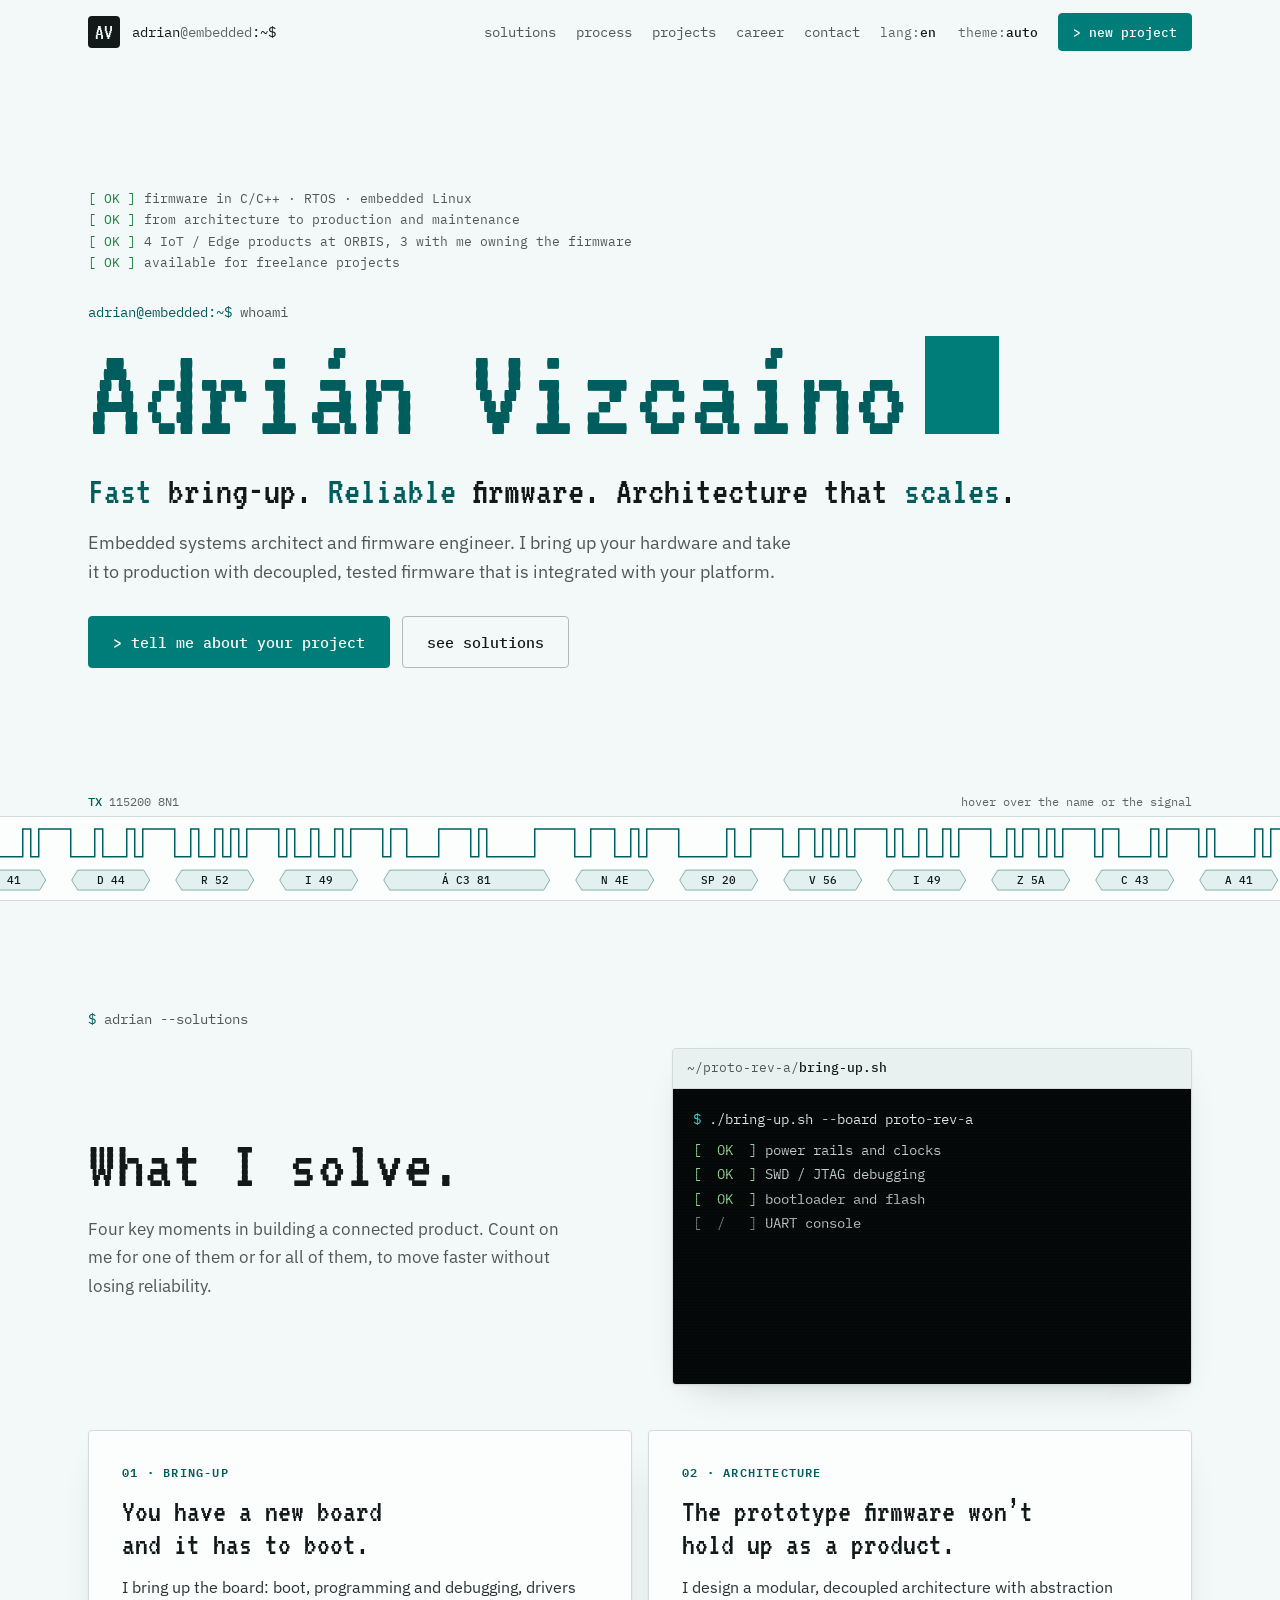
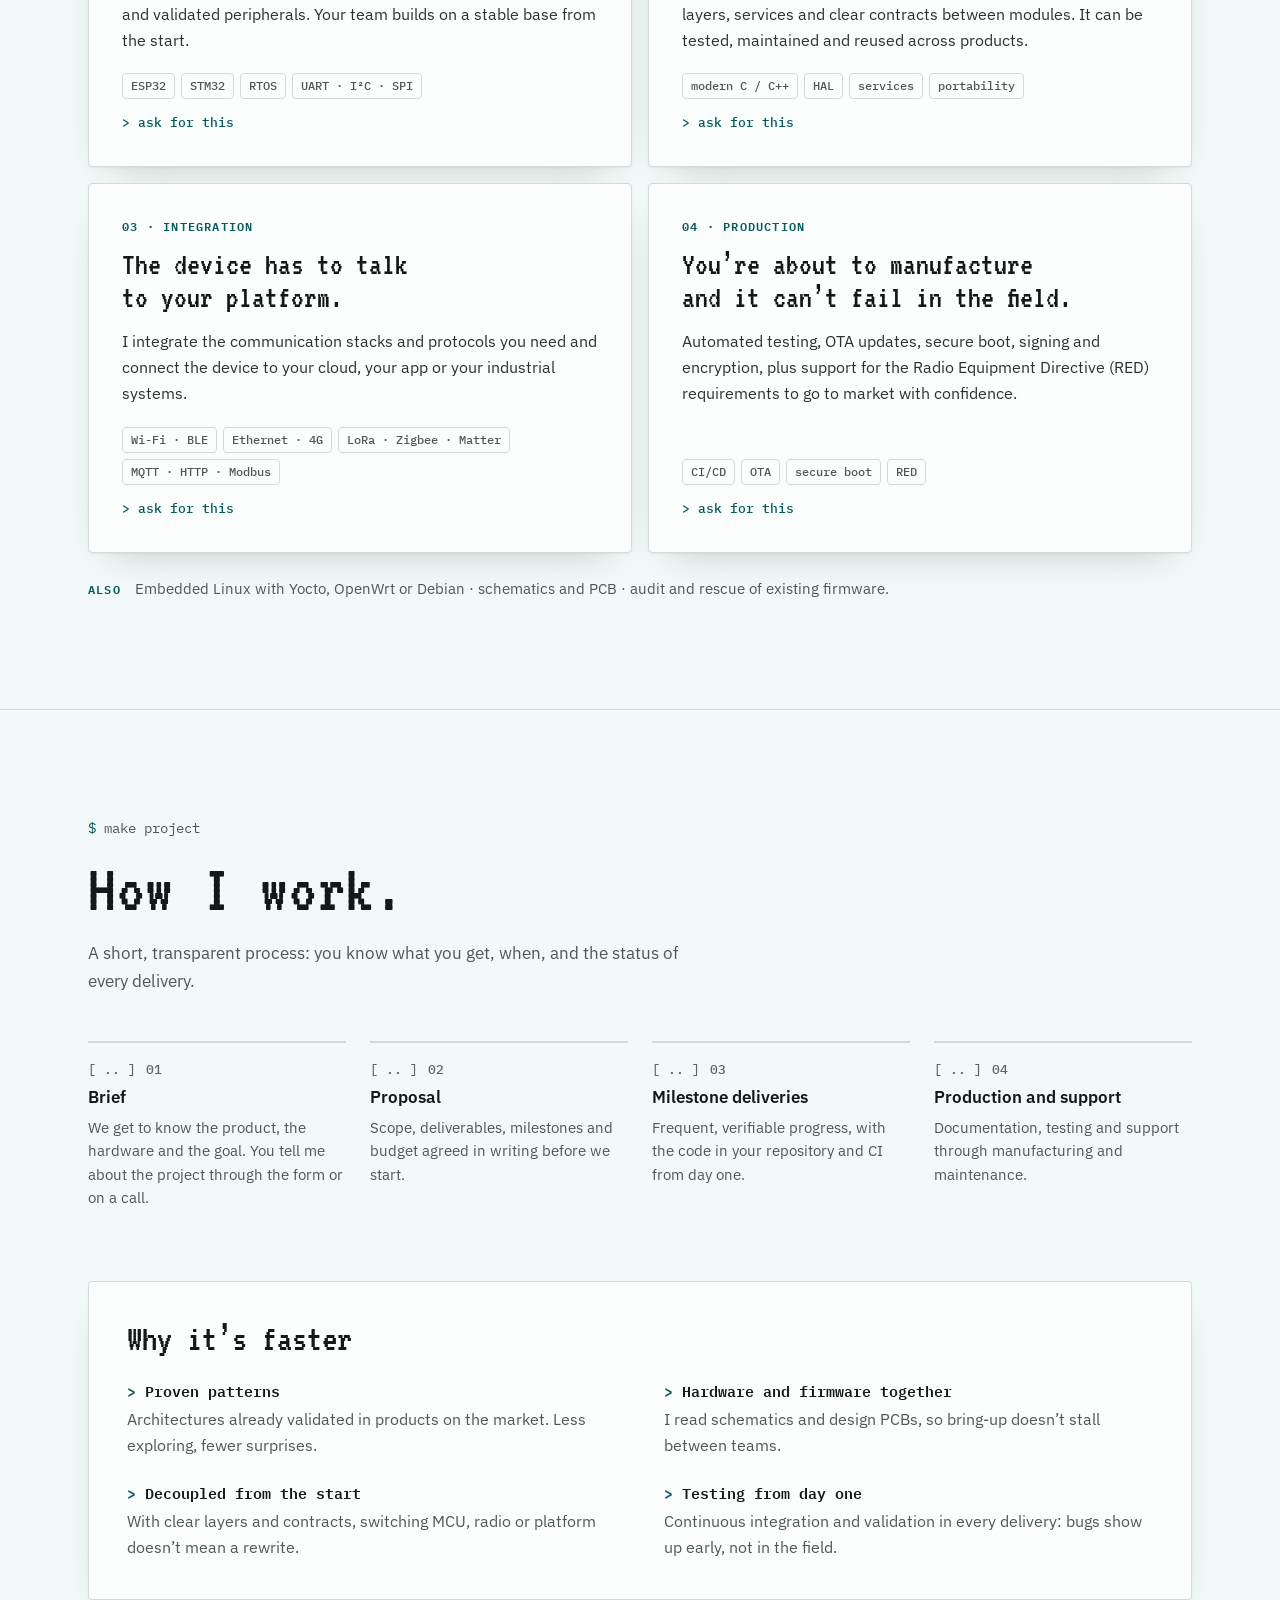
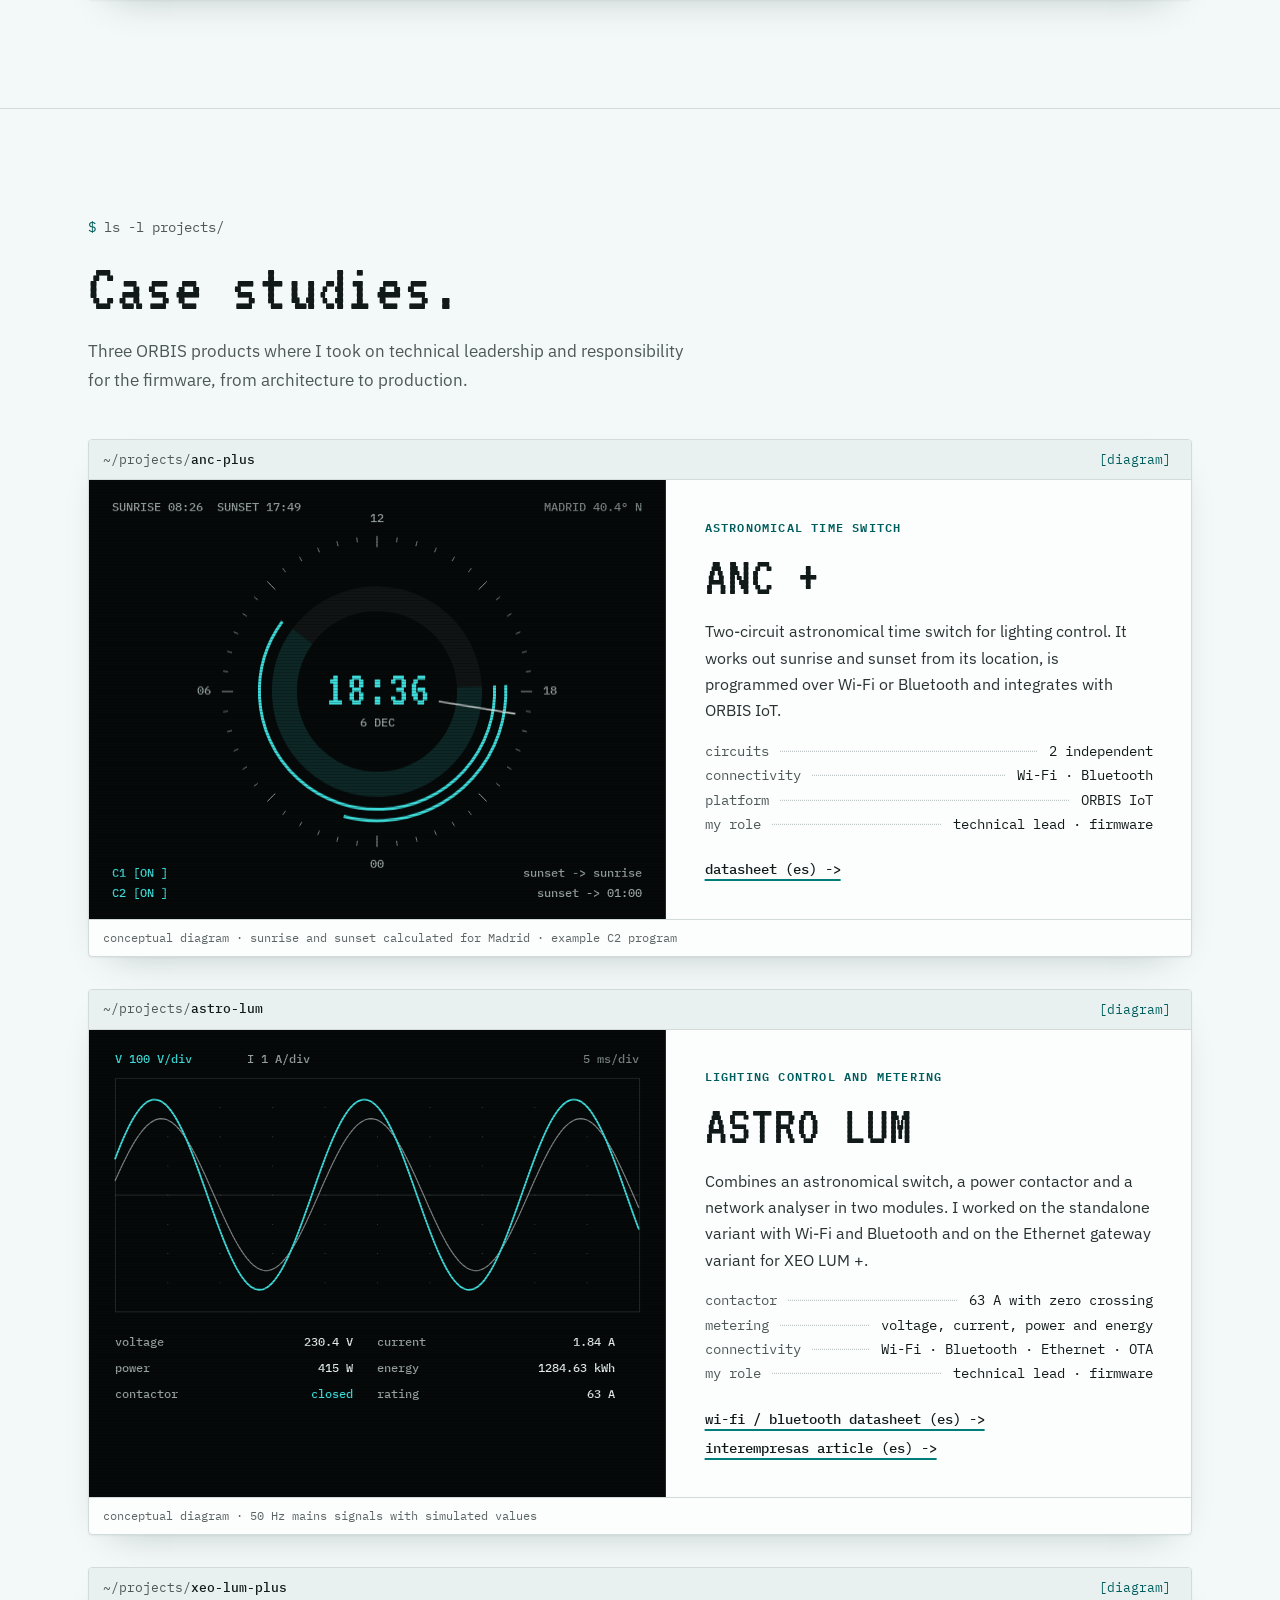
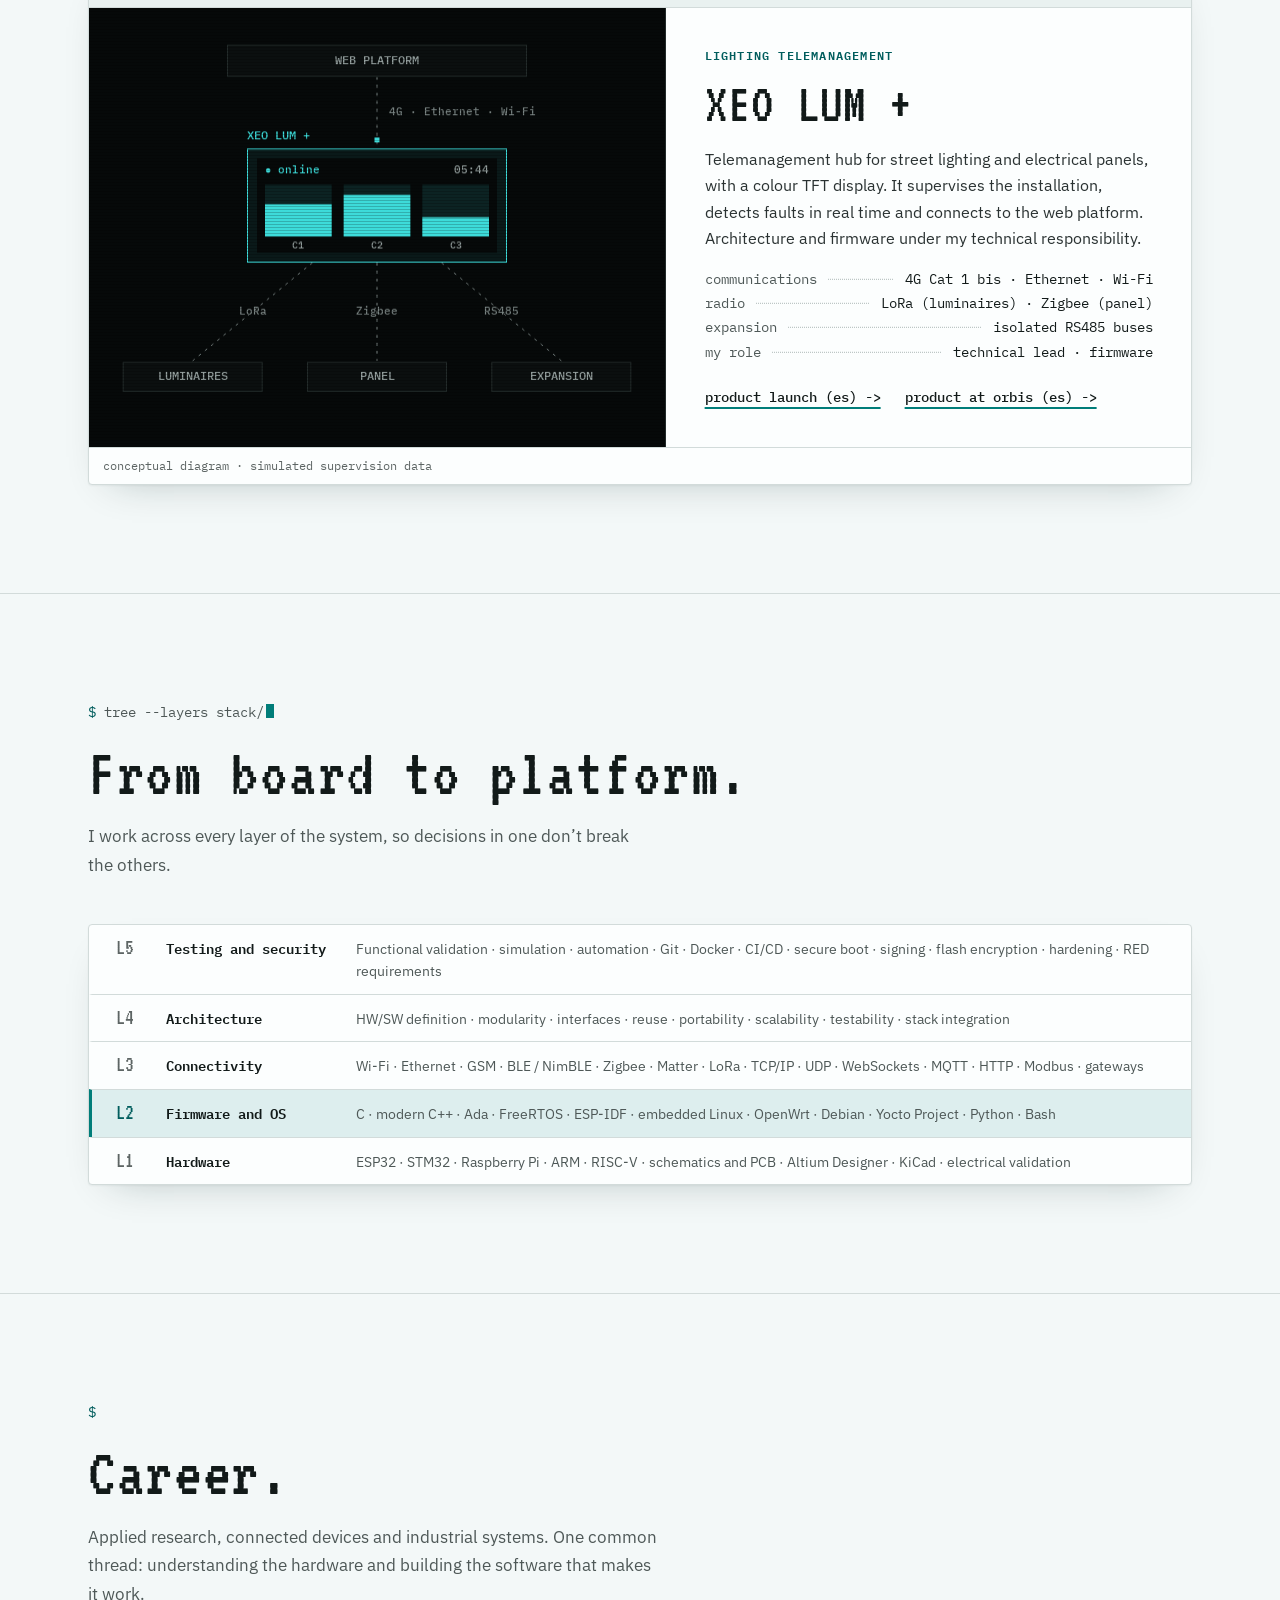
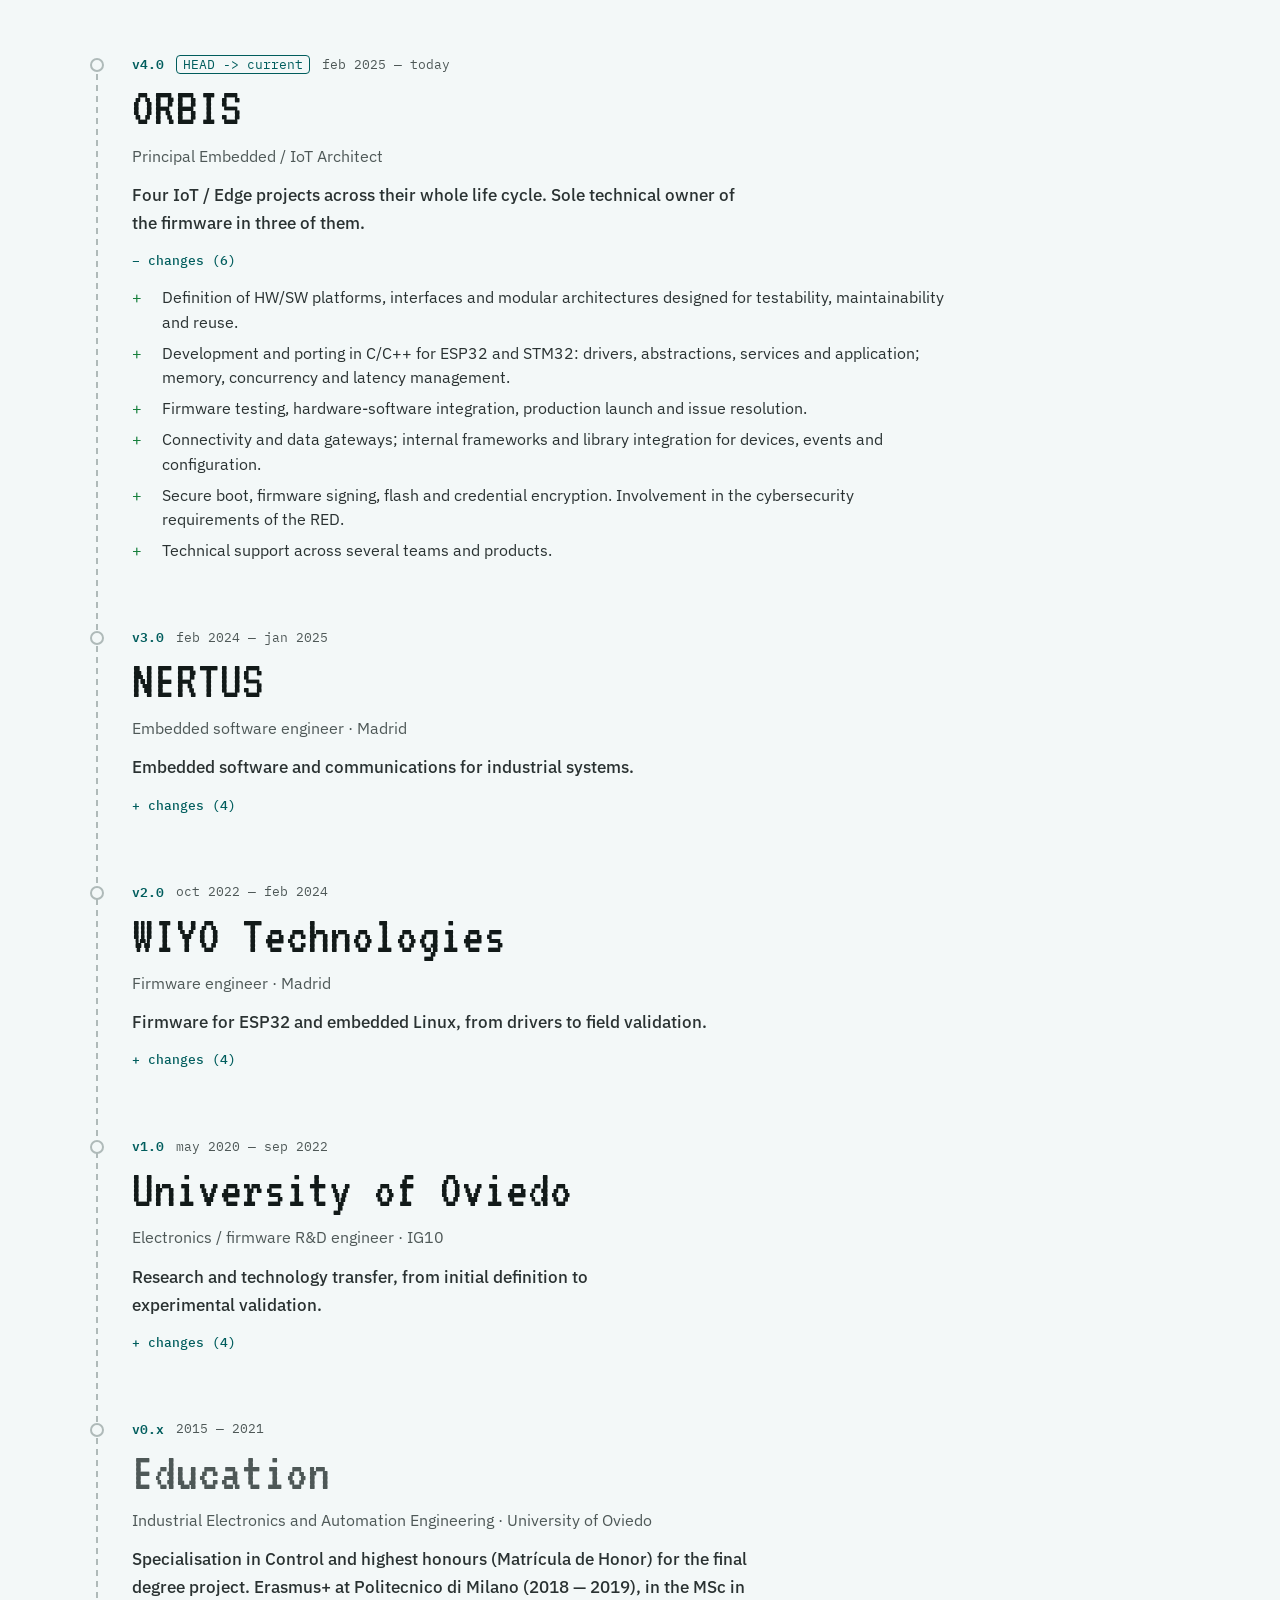
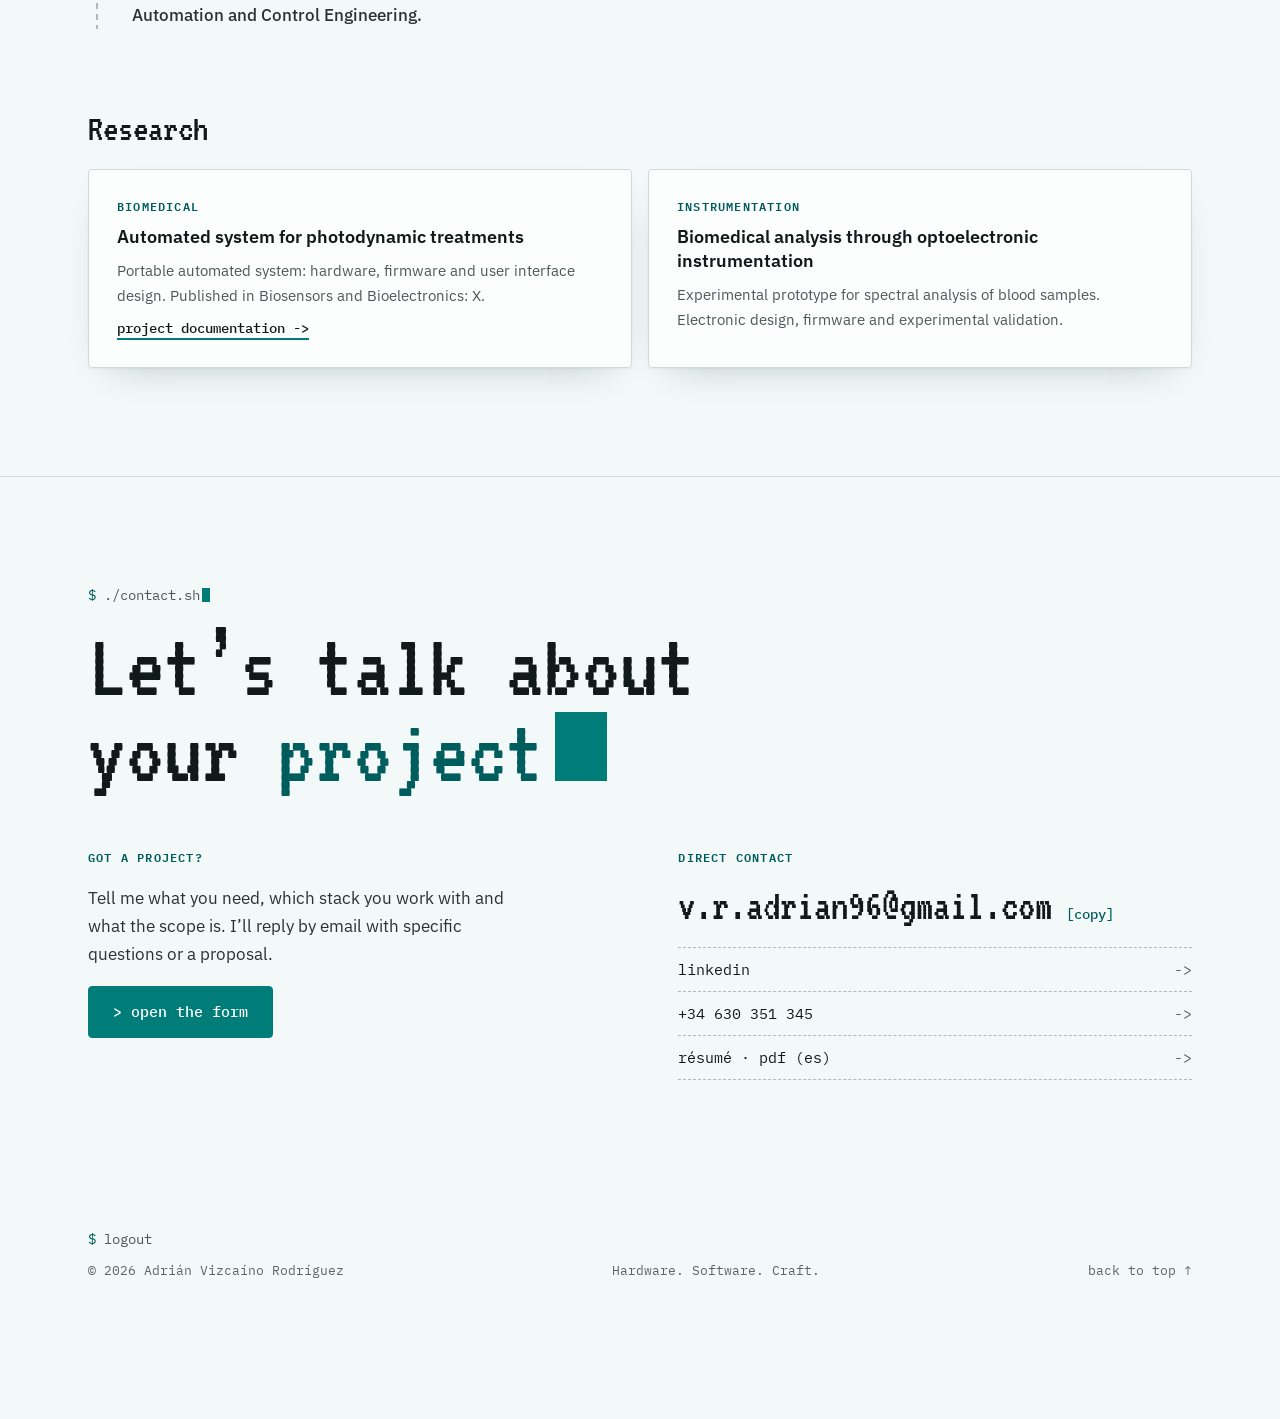
==== Web-Portfolio/index.html @ 1b568160 "Compact the Stack section into a denser table Rows use less padding, a smaller layer id and 14px tex" ====
<!doctype html>
<html lang="es" class="no-js">
<head>
  <meta charset="utf-8">
  <meta name="viewport" content="width=device-width, initial-scale=1, viewport-fit=cover">
  <meta name="theme-color" content="#f3f8f8" media="(prefers-color-scheme: light)">
  <meta name="theme-color" content="#080b0b" media="(prefers-color-scheme: dark)">
  <meta name="color-scheme" content="light dark">
  <meta name="description" content="Adrián Vizcaíno, arquitecto de sistemas embebidos. Bring-up rápido de hardware, firmware fiable y arquitectura escalable para productos conectados. Disponible para proyectos freelance.">
  <title>Adrián Vizcaíno — Firmware y sistemas embebidos</title>
  <link rel="icon" href="data:image/svg+xml,%3Csvg xmlns='http://www.w3.org/2000/svg' viewBox='0 0 32 32'%3E%3Crect width='32' height='32' rx='3' fill='%23080b0b'/%3E%3Cpath d='M7 10l7 6-7 6' fill='none' stroke='%233ddbd9' stroke-width='3'/%3E%3Crect x='16' y='20' width='9' height='3' fill='%233ddbd9'/%3E%3C/svg%3E">
  <script>
    document.documentElement.classList.remove('no-js');
    document.documentElement.classList.add('js');
    try { var tema = localStorage.getItem('tema'); if (tema === 'light' || tema === 'dark') document.documentElement.dataset.theme = tema; } catch (error) {}
    // Precarga las fuentes del inicio. Con file:// el navegador bloquea la precarga, así que solo se pide desde un servidor.
    if (location.protocol !== 'file:') ['vt323-latin-400', 'ibm-plex-mono-latin-400', 'ibm-plex-sans-latin-wght'].forEach(function (font) {
      var link = document.createElement('link');
      link.rel = 'preload'; link.as = 'font'; link.type = 'font/woff2'; link.crossOrigin = 'anonymous';
      link.href = 'assets/fonts/' + font + '-normal.woff2';
      document.head.appendChild(link);
    });
  </script>
  <link rel="stylesheet" href="styles.css">
  <script src="main.js" defer></script>
</head>
<body>
  <a class="skip" href="#contenido" data-i18n="skip">Saltar al contenido</a>
  <div class="progress" aria-hidden="true"><span data-progress></span></div>

  <header class="topbar" data-topbar>
    <div class="topbar-in wrap">
      <a class="brand" href="#inicio" data-i18n-attr="aria-label:brand.label" aria-label="Adrián Vizcaíno, inicio">
        <span class="brand-mark" aria-hidden="true">AV</span>
        <span class="brand-text">adrian<span>@embedded</span>:~$</span>
      </a>
      <nav class="nav" id="nav" data-i18n-attr="aria-label:nav.label" aria-label="Principal">
        <a href="#soluciones" data-nav data-i18n="nav.solutions">soluciones</a>
        <a href="#proceso" data-nav data-i18n="nav.process">proceso</a>
        <a href="#proyectos" data-nav data-i18n="nav.projects">proyectos</a>
        <a href="#trayectoria" data-nav data-i18n="nav.career">trayectoria</a>
        <a href="#contacto" data-nav data-i18n="nav.contact">contacto</a>
        <button class="btn btn-solid nav-cta" type="button" data-open-brief data-i18n="cta.new">&gt; nuevo proyecto</button>
      </nav>
      <button class="lang-toggle" type="button" data-lang-toggle>lang:<b>es</b></button>
      <button class="theme-toggle" type="button" data-theme-toggle>tema:<b>auto</b></button>
      <button class="btn btn-solid header-cta" type="button" data-open-brief data-i18n="cta.new">&gt; nuevo proyecto</button>
      <button class="menu-btn" type="button" aria-expanded="false" aria-controls="nav" data-i18n="menu">menú</button>
    </div>
  </header>

  <main id="contenido">

    <!-- ── INICIO ── -->
    <section class="hero" id="inicio" aria-labelledby="hero-title">
      <div class="wrap">
        <ol class="boot" data-boot data-i18n-attr="aria-label:boot.label" aria-label="Resumen">
          <li><span class="ok">[ OK ]</span> <span data-i18n="boot.1">firmware en C/C++ · RTOS · Linux embebido</span></li>
          <li><span class="ok">[ OK ]</span> <span data-i18n="boot.2">de la arquitectura a producción y mantenimiento</span></li>
          <li><span class="ok">[ OK ]</span> <span data-i18n="boot.3">4 productos IoT / Edge en ORBIS, 3 con el firmware a mi cargo</span></li>
          <li><span class="ok">[ OK ]</span> <span data-i18n="boot.4">disponible para proyectos freelance</span></li>
        </ol>
        <p class="cmd hero-cmd" aria-hidden="true"><span class="ps1">adrian@embedded:~$</span> <span data-hero-cmd>whoami</span></p>
        <h1 class="hero-title" id="hero-title"><span class="sr-only">Adrián Vizcaíno</span><span class="hero-name" aria-hidden="true" data-decode>Adrián Vizcaíno</span><span class="cursor" aria-hidden="true"></span></h1>
        <p class="hero-tagline" data-i18n="hero.tagline">Bring-up <em>rápido</em>. Firmware <em>fiable</em>. Arquitectura que <em>escala</em>.</p>
        <p class="hero-lead" data-i18n="hero.lead">Arquitecto de sistemas embebidos e ingeniero de firmware. Pongo en marcha tu hardware y lo llevo a producción con un firmware desacoplado, probado e integrado con tu plataforma.</p>
        <div class="hero-cta">
          <button class="btn btn-solid btn-lg" type="button" data-open-brief data-i18n="hero.cta">&gt; cuéntame tu proyecto</button>
          <a class="btn btn-line btn-lg" href="#soluciones" data-i18n="hero.cta2">ver soluciones</a>
        </div>
      </div>
      <div class="uart" data-uart>
        <p class="uart-label" aria-hidden="true"><span><b>TX</b> 115200 8N1</span><span class="uart-hint" data-i18n="uart.hint">pasa el cursor por el nombre o por la señal</span></p>
        <canvas aria-hidden="true"></canvas>
        <p class="sr-only" data-i18n="uart.sr">Animación de una línea serie UART que transmite mi nombre byte a byte.</p>
      </div>
    </section>

    <!-- ── SOLUCIONES ── -->
    <section class="section" id="soluciones" aria-labelledby="solutions-title">
      <div class="wrap">
        <p class="cmd"><span class="ps1">$</span> <span data-type data-i18n="sol.cmd">adrian --soluciones</span></p>
        <div class="sol-intro">
          <header class="sec-head">
            <h2 class="title" id="solutions-title" data-i18n="sol.title">Lo que resuelvo.</h2>
            <p class="sec-lead" data-i18n="sol.lead">Cuatro momentos clave al desarrollar un producto conectado. Puedes contar conmigo en uno o en todos, para ganar velocidad sin perder fiabilidad.</p>
          </header>
          <div class="window bringup" role="img" data-i18n-attr="aria-label:bu.label" aria-label="Ejemplo de un bring-up: alimentación, depuración, bootloader, periféricos, radio, conexión con la plataforma y OTA verificados.">
            <div class="win-bar">
              <span class="win-path">~/proto-rev-a/<b>bring-up.sh</b></span>
              <button class="win-action" type="button" data-rerun hidden data-i18n="bu.rerun">[repetir]</button>
            </div>
            <div class="screen term-body" data-bringup aria-hidden="true">
              <p class="term-cmd" data-i18n="bu.cmd"><span class="ps1">$</span> ./bring-up.sh --placa proto-rev-a</p>
              <ol class="bootlog">
                <li><span class="st">[  OK  ]</span> <span data-i18n="bu.1">alimentación y relojes</span></li>
                <li><span class="st">[  OK  ]</span> <span data-i18n="bu.2">depuración SWD / JTAG</span></li>
                <li><span class="st">[  OK  ]</span> <span data-i18n="bu.3">bootloader y flash</span></li>
                <li><span class="st">[  OK  ]</span> <span data-i18n="bu.4">consola UART</span></li>
                <li><span class="st">[  OK  ]</span> <span data-i18n="bu.5">periféricos I²C · SPI · GPIO</span></li>
                <li><span class="st">[  OK  ]</span> <span data-i18n="bu.6">radio Wi-Fi · BLE · LoRa</span></li>
                <li><span class="st">[  OK  ]</span> <span data-i18n="bu.7">MQTT -&gt; tu plataforma</span></li>
                <li><span class="st">[  OK  ]</span> <span data-i18n="bu.8">OTA y secure boot</span></li>
              </ol>
              <p class="term-end" data-i18n="bu.end">firmware listo para crecer<span class="cursor"></span></p>
            </div>
          </div>
        </div>
        <ol class="solutions">
          <li class="solution" data-reveal>
            <p class="sol-id">01 · bring-up</p>
            <h3 data-i18n="sol.1.h">Tienes placa nueva y hay que hacerla arrancar.</h3>
            <p data-i18n="sol.1.p">Pongo en marcha la placa: arranque, programación y depuración, drivers y periféricos validados. Tu equipo desarrolla sobre una base estable desde el principio.</p>
            <div class="sol-foot">
              <ul class="tags"><li>ESP32</li><li>STM32</li><li>RTOS</li><li>UART · I²C · SPI</li></ul>
              <button class="sol-ask" type="button" data-open-brief data-brief-need="Bring-up de placa" data-i18n="sol.ask">&gt; pedir esto</button>
            </div>
          </li>
          <li class="solution" data-reveal>
            <p class="sol-id" data-i18n="sol.2.id">02 · arquitectura</p>
            <h3 data-i18n="sol.2.h">El firmware del prototipo no aguanta un producto.</h3>
            <p data-i18n="sol.2.p">Diseño una arquitectura modular y desacoplada, con capas de abstracción, servicios y contratos claros entre módulos. Se prueba, se mantiene y se reutiliza entre productos.</p>
            <div class="sol-foot">
              <ul class="tags"><li data-i18n="tag.cpp">C / C++ moderno</li><li>HAL</li><li data-i18n="tag.services">servicios</li><li data-i18n="tag.portability">portabilidad</li></ul>
              <button class="sol-ask" type="button" data-open-brief data-brief-need="Arquitectura de firmware" data-i18n="sol.ask">&gt; pedir esto</button>
            </div>
          </li>
          <li class="solution" data-reveal>
            <p class="sol-id" data-i18n="sol.3.id">03 · integración</p>
            <h3 data-i18n="sol.3.h">El dispositivo tiene que hablar con tu plataforma.</h3>
            <p data-i18n="sol.3.p">Integro los stacks de comunicación y los protocolos que necesites y conecto el equipo con tu nube, tu app o tus sistemas industriales.</p>
            <div class="sol-foot">
              <ul class="tags"><li>Wi-Fi · BLE</li><li>Ethernet · 4G</li><li>LoRa · Zigbee · Matter</li><li>MQTT · HTTP · Modbus</li></ul>
              <button class="sol-ask" type="button" data-open-brief data-brief-need="Integración con plataforma" data-i18n="sol.ask">&gt; pedir esto</button>
            </div>
          </li>
          <li class="solution" data-reveal>
            <p class="sol-id" data-i18n="sol.4.id">04 · producción</p>
            <h3 data-i18n="sol.4.h">Vas a fabricar y necesitas que no falle en campo.</h3>
            <p data-i18n="sol.4.p">Pruebas automatizadas, actualizaciones OTA, secure boot, firmado y cifrado, y soporte a los requisitos de la directiva RED para salir al mercado con garantías.</p>
            <div class="sol-foot">
              <ul class="tags"><li>CI/CD</li><li>OTA</li><li>secure boot</li><li>RED</li></ul>
              <button class="sol-ask" type="button" data-open-brief data-brief-need="Producción y fiabilidad" data-i18n="sol.ask">&gt; pedir esto</button>
            </div>
          </li>
        </ol>
        <p class="also" data-i18n="sol.also"><span>También</span>Linux embebido con Yocto, OpenWrt o Debian · esquemáticos y PCB · auditoría y rescate de un firmware existente.</p>
      </div>
    </section>

    <!-- ── PROCESO ── -->
    <section class="section" id="proceso" aria-labelledby="process-title">
      <div class="wrap">
        <p class="cmd"><span class="ps1">$</span> <span data-type data-i18n="proc.cmd">make proyecto</span></p>
        <header class="sec-head">
          <h2 class="title" id="process-title" data-i18n="proc.title">Cómo trabajo.</h2>
          <p class="sec-lead" data-i18n="proc.lead">Un proceso corto y transparente: sabes qué recibes, cuándo y en qué estado está cada entrega.</p>
        </header>
        <ol class="pipeline" data-pipeline>
          <li class="stage"><p class="stage-st"><span>[ OK ]</span> 01</p><h3>Brief</h3><p data-i18n="proc.1.p">Entendemos el producto, el hardware y el objetivo. Me cuentas el proyecto con el formulario o en una llamada.</p></li>
          <li class="stage"><p class="stage-st"><span>[ OK ]</span> 02</p><h3 data-i18n="proc.2.h">Propuesta</h3><p data-i18n="proc.2.p">Alcance, entregables, hitos y presupuesto cerrados por escrito antes de empezar.</p></li>
          <li class="stage"><p class="stage-st"><span>[ OK ]</span> 03</p><h3 data-i18n="proc.3.h">Entregas por hitos</h3><p data-i18n="proc.3.p">Avances verificables y frecuentes, con el código en tu repositorio y CI desde el primer día.</p></li>
          <li class="stage"><p class="stage-st"><span>[ OK ]</span> 04</p><h3 data-i18n="proc.4.h">Producción y soporte</h3><p data-i18n="proc.4.p">Documentación, pruebas y acompañamiento hasta fabricación y mantenimiento.</p></li>
        </ol>

        <div class="why" data-reveal>
          <h3 class="why-title" data-i18n="why.title">Por qué es más rápido</h3>
          <dl class="why-list">
            <div><dt data-i18n="why.1.t">Patrones probados</dt><dd data-i18n="why.1.d">Arquitecturas ya validadas en productos que están en el mercado. Menos exploración y menos sorpresas.</dd></div>
            <div><dt data-i18n="why.2.t">Hardware y firmware a la vez</dt><dd data-i18n="why.2.d">Leo esquemáticos y diseño PCB, así que el bring-up no se atasca entre equipos.</dd></div>
            <div><dt data-i18n="why.3.t">Desacoplado desde el inicio</dt><dd data-i18n="why.3.d">Con capas y contratos claros, cambiar de MCU, de radio o de plataforma no obliga a reescribir.</dd></div>
            <div><dt data-i18n="why.4.t">Pruebas desde el primer día</dt><dd data-i18n="why.4.d">Integración continua y validación en cada entrega: los fallos aparecen pronto, no en campo.</dd></div>
          </dl>
        </div>
      </div>
    </section>

    <!-- ── PROYECTOS ── -->
    <section class="section" id="proyectos" aria-labelledby="work-title">
      <div class="wrap">
        <p class="cmd"><span class="ps1">$</span> <span data-type data-i18n="work.cmd">ls -l proyectos/</span></p>
        <header class="sec-head">
          <h2 class="title" id="work-title" data-i18n="work.title">Casos reales.</h2>
          <p class="sec-lead" data-i18n="work.lead">Tres productos de ORBIS en los que he asumido el liderazgo técnico y la responsabilidad del firmware, de la arquitectura a producción.</p>
        </header>

        <article class="window product" data-product="anc" data-reveal aria-labelledby="anc-title">
          <div class="win-bar">
            <span class="win-path" data-i18n="work.path.anc">~/proyectos/<b>anc-plus</b></span>
            <span class="win-tabs" data-tabs></span>
          </div>
          <div class="win-body">
            <div class="screen" data-screen>
              <div class="pane" data-pane="esquema"><canvas aria-hidden="true" data-viz="anc"></canvas></div>
            </div>
            <div class="product-info">
              <p class="kicker" data-i18n="anc.kicker">Interruptor horario astronómico</p>
              <h3 class="product-name" id="anc-title">ANC +</h3>
              <p class="product-sum" data-i18n="anc.sum">Interruptor astronómico de dos circuitos para control de alumbrado. Calcula orto y ocaso según la ubicación, se programa por Wi-Fi o Bluetooth y se integra con ORBIS IoT.</p>
              <dl class="specs">
                <div><dt data-i18n="spec.circuits">circuitos</dt><dd data-i18n="spec.circuits.v">2 independientes</dd></div>
                <div><dt data-i18n="spec.connectivity">conectividad</dt><dd>Wi-Fi · Bluetooth</dd></div>
                <div><dt data-i18n="spec.platform">plataforma</dt><dd>ORBIS IoT</dd></div>
                <div><dt data-i18n="spec.role">mi papel</dt><dd data-i18n="spec.role.v">liderazgo técnico · firmware</dd></div>
              </dl>
              <p class="product-links"><a class="link" href="https://orbis.es/wp-content/uploads/fichatecnica/FT_ASTRO_NOVA_CITY_PLUS.pdf" target="_blank" rel="noopener" data-i18n="anc.link">ficha técnica -&gt;</a></p>
            </div>
          </div>
          <p class="win-note" data-note>esquema conceptual · orto y ocaso calculados para Madrid · programa de C2 de ejemplo</p>
        </article>

        <article class="window product" data-product="astro" data-reveal aria-labelledby="astro-title">
          <div class="win-bar">
            <span class="win-path" data-i18n="work.path.astro">~/proyectos/<b>astro-lum</b></span>
            <span class="win-tabs" data-tabs></span>
          </div>
          <div class="win-body">
            <div class="screen" data-screen>
              <div class="pane" data-pane="esquema"><canvas aria-hidden="true" data-viz="astro"></canvas></div>
            </div>
            <div class="product-info">
              <p class="kicker" data-i18n="astro.kicker">Control y medida de alumbrado</p>
              <h3 class="product-name" id="astro-title">ASTRO LUM</h3>
              <p class="product-sum" data-i18n="astro.sum">Reúne en dos módulos un interruptor astronómico, un contactor de potencia y un analizador de red. He trabajado en la variante independiente con Wi-Fi y Bluetooth y en la variante gateway de XEO LUM + por Ethernet.</p>
              <dl class="specs">
                <div><dt>contactor</dt><dd data-i18n="spec.contactor.v">63 A con paso por cero</dd></div>
                <div><dt data-i18n="spec.metering">medida</dt><dd data-i18n="spec.metering.v">tensión, corriente, potencia y energía</dd></div>
                <div><dt data-i18n="spec.connectivity">conectividad</dt><dd>Wi-Fi · Bluetooth · Ethernet · OTA</dd></div>
                <div><dt data-i18n="spec.role">mi papel</dt><dd data-i18n="spec.role.v">liderazgo técnico · firmware</dd></div>
              </dl>
              <p class="product-links"><a class="link" href="https://orbis.es/wp-content/uploads/fichatecnica/FT_ASTRO_LUM.pdf" target="_blank" rel="noopener" data-i18n="astro.link1">ficha wi-fi / bluetooth -&gt;</a><a class="link" href="https://www.interempresas.net/Energia/626768-Gestion-IoT-y-conectividad-hibrida-para-el-alumbrado-publico.html" target="_blank" rel="noopener" data-i18n="astro.link2">artículo en interempresas -&gt;</a></p>
            </div>
          </div>
          <p class="win-note" data-note>esquema conceptual · señales de red de 50 Hz con valores simulados</p>
        </article>

        <article class="window product" data-product="xeolum" data-reveal aria-labelledby="xeo-title">
          <div class="win-bar">
            <span class="win-path" data-i18n="work.path.xeo">~/proyectos/<b>xeo-lum-plus</b></span>
            <span class="win-tabs" data-tabs></span>
          </div>
          <div class="win-body">
            <div class="screen" data-screen>
              <div class="pane" data-pane="esquema"><canvas aria-hidden="true" data-viz="xeo"></canvas></div>
            </div>
            <div class="product-info">
              <p class="kicker" data-i18n="xeo.kicker">Telegestión de alumbrado</p>
              <h3 class="product-name" id="xeo-title">XEO LUM +</h3>
              <p class="product-sum" data-i18n="xeo.sum">Centro de telegestión para alumbrado público y cuadros eléctricos, con pantalla TFT a color. Supervisa la instalación, detecta fallos en tiempo real y conecta con la plataforma web. Arquitectura y firmware bajo mi responsabilidad técnica.</p>
              <dl class="specs">
                <div><dt data-i18n="spec.comms">comunicaciones</dt><dd>4G Cat 1 bis · Ethernet · Wi-Fi</dd></div>
                <div><dt>radio</dt><dd data-i18n="spec.radio.v">LoRa (luminarias) · Zigbee (cuadro)</dd></div>
                <div><dt data-i18n="spec.expansion">expansión</dt><dd data-i18n="spec.expansion.v">buses RS485 aislados</dd></div>
                <div><dt data-i18n="spec.role">mi papel</dt><dd data-i18n="spec.role.v">liderazgo técnico · firmware</dd></div>
              </dl>
              <p class="product-links"><a class="link" href="https://www.interempresas.net/Electricidad/610729-ORBIS-presenta-Xeo-Lum-para-la-telegestion-de-alumbrado.html" target="_blank" rel="noopener" data-i18n="xeo.link1">presentación del producto -&gt;</a><a class="link" href="https://orbis.es/noticias/energia-inteligente/directiva-eed-la-eficiencia-energetica-entra-en-una-nueva-etapa/" target="_blank" rel="noopener" data-i18n="xeo.link2">producto en orbis -&gt;</a></p>
            </div>
          </div>
          <p class="win-note" data-note>esquema conceptual · datos de supervisión simulados</p>
        </article>
      </div>
    </section>

    <!-- ── STACK ── -->
    <section class="section" id="stack" aria-labelledby="stack-title">
      <div class="wrap">
        <p class="cmd"><span class="ps1">$</span> <span data-type data-i18n="stack.cmd">tree --capas stack/</span></p>
        <header class="sec-head">
          <h2 class="title" id="stack-title" data-i18n="stack.title">De la placa a la plataforma.</h2>
          <p class="sec-lead" data-i18n="stack.lead">Trabajo en todas las capas del sistema, así que las decisiones de una no rompen las demás.</p>
        </header>
        <ol class="layers" reversed>
          <li class="layer" data-layer><span class="layer-id">L5</span><h3 data-i18n="layer.5">Pruebas y seguridad</h3><p data-i18n="layer.5.p">Validación funcional&nbsp;· simulación&nbsp;· automatización&nbsp;· Git&nbsp;· Docker&nbsp;· CI/CD&nbsp;· secure boot&nbsp;· firmado&nbsp;· cifrado de flash&nbsp;· hardening&nbsp;· requisitos RED</p></li>
          <li class="layer" data-layer><span class="layer-id">L4</span><h3 data-i18n="layer.4">Arquitectura</h3><p data-i18n="layer.4.p">Definición HW/SW&nbsp;· modularidad&nbsp;· interfaces&nbsp;· reutilización&nbsp;· portabilidad&nbsp;· escalabilidad&nbsp;· testabilidad&nbsp;· integración de stacks</p></li>
          <li class="layer" data-layer><span class="layer-id">L3</span><h3 data-i18n="layer.3">Conectividad</h3><p data-i18n="layer.3.p">Wi-Fi&nbsp;· Ethernet&nbsp;· GSM&nbsp;· BLE / NimBLE&nbsp;· Zigbee&nbsp;· Matter&nbsp;· LoRa&nbsp;· TCP/IP&nbsp;· UDP&nbsp;· WebSockets&nbsp;· MQTT&nbsp;· HTTP&nbsp;· Modbus&nbsp;· pasarelas</p></li>
          <li class="layer" data-layer><span class="layer-id">L2</span><h3 data-i18n="layer.2">Firmware y SO</h3><p data-i18n="layer.2.p">C&nbsp;· C++ moderno&nbsp;· Ada&nbsp;· FreeRTOS&nbsp;· ESP-IDF&nbsp;· Linux embebido&nbsp;· OpenWrt&nbsp;· Debian&nbsp;· Yocto Project&nbsp;· Python&nbsp;· Bash</p></li>
          <li class="layer" data-layer><span class="layer-id">L1</span><h3>Hardware</h3><p data-i18n="layer.1.p">ESP32&nbsp;· STM32&nbsp;· Raspberry Pi&nbsp;· ARM&nbsp;· RISC-V&nbsp;· esquemáticos y PCB&nbsp;· Altium Designer&nbsp;· KiCad&nbsp;· validación eléctrica</p></li>
        </ol>
      </div>
    </section>

    <!-- ── TRAYECTORIA ── -->
    <section class="section" id="trayectoria" aria-labelledby="log-title">
      <div class="wrap">
        <p class="cmd"><span class="ps1">$</span> <span data-type data-i18n="log.cmd">git log --graph trayectoria</span></p>
        <header class="sec-head">
          <h2 class="title" id="log-title" data-i18n="log.title">Trayectoria.</h2>
          <p class="sec-lead" data-i18n="log.lead">Investigación aplicada, dispositivos conectados y sistemas industriales. Una misma base: entender el hardware y construir el software que lo hace funcionar.</p>
        </header>
        <div class="log">
          <div class="rail" aria-hidden="true"><i data-rail></i></div>
          <ol class="commits" data-timeline>
            <li class="commit is-head">
              <p class="commit-meta" data-i18n="log.v4.meta"><b>v4.0</b> <span class="tag">HEAD -&gt; actual</span> feb 2025 — hoy</p>
              <h3>ORBIS</h3>
              <p class="commit-role">Principal Embedded / IoT Architect</p>
              <p class="commit-lead" data-i18n="log.v4.lead">Cuatro proyectos IoT / Edge a lo largo de todo su ciclo de vida. Único responsable técnico del firmware en tres de ellos.</p>
              <details class="diff" open>
                <summary data-i18n="log.changes6">cambios (6)</summary>
                <ul>
                  <li data-i18n="log.v4.1">Definición de plataformas HW/SW, interfaces y arquitecturas modulares orientadas a testabilidad, mantenimiento y reutilización.</li>
                  <li data-i18n="log.v4.2">Desarrollo y portabilidad en C/C++ para ESP32 y STM32: drivers, abstracciones, servicios y aplicación; gestión de memoria, concurrencia y latencias.</li>
                  <li data-i18n="log.v4.3">Pruebas de firmware, integración hardware-software, puesta en producción y resolución de incidencias.</li>
                  <li data-i18n="log.v4.4">Conectividad y pasarelas de datos; frameworks internos e integración de librerías para dispositivos, eventos y configuración.</li>
                  <li data-i18n="log.v4.5">Secure boot, firmado de firmware, cifrado de flash y credenciales. Participación en requisitos de ciberseguridad asociados a RED.</li>
                  <li data-i18n="log.v4.6">Soporte técnico transversal a varios equipos y productos.</li>
                </ul>
              </details>
            </li>
            <li class="commit">
              <p class="commit-meta" data-i18n="log.v3.meta"><b>v3.0</b> feb 2024 — ene 2025</p>
              <h3>NERTUS</h3>
              <p class="commit-role" data-i18n="log.v3.role">Ingeniero de software embebido · Madrid</p>
              <p class="commit-lead" data-i18n="log.v3.lead">Software embebido y comunicaciones para sistemas industriales.</p>
              <details class="diff">
                <summary data-i18n="log.changes4">cambios (4)</summary>
                <ul>
                  <li data-i18n="log.v3.1">Desarrollo en C/C++ y Ada, componentes de bajo nivel e integración en sistemas distribuidos.</li>
                  <li data-i18n="log.v3.2">Comunicaciones TCP/IP, UDP y WebSockets para servicios y flujos de datos en tiempo real.</li>
                  <li data-i18n="log.v3.3">Herramientas de pruebas, simulación y automatización en Python.</li>
                  <li data-i18n="log.v3.4">Integración en pipelines de CI/CD y entornos de desarrollo con Docker.</li>
                </ul>
              </details>
            </li>
            <li class="commit">
              <p class="commit-meta"><b>v2.0</b> oct 2022 — feb 2024</p>
              <h3>WIYO Technologies</h3>
              <p class="commit-role" data-i18n="log.v2.role">Ingeniero de firmware · Madrid</p>
              <p class="commit-lead" data-i18n="log.v2.lead">Firmware para ESP32 y Linux embebido, desde los drivers hasta la validación en campo.</p>
              <details class="diff">
                <summary data-i18n="log.changes4">cambios (4)</summary>
                <ul>
                  <li data-i18n="log.v2.1">Arquitecturas modulares, librerías de terceros y capas de abstracción.</li>
                  <li data-i18n="log.v2.2">FreeRTOS, ESP-IDF, OpenWrt, Debian y Yocto Project.</li>
                  <li data-i18n="log.v2.3">Drivers e interfaces UART, I2C, SPI y GPIO; integración de Wi-Fi, MQTT y TCP/IP.</li>
                  <li data-i18n="log.v2.4">Validación funcional, análisis del comportamiento en campo y depuración de incidencias de conectividad.</li>
                </ul>
              </details>
            </li>
            <li class="commit">
              <p class="commit-meta"><b>v1.0</b> may 2020 — sep 2022</p>
              <h3 data-i18n="log.v1.org">Universidad de Oviedo</h3>
              <p class="commit-role" data-i18n="log.v1.role">Ingeniero electrónico / firmware en I+D · IG10</p>
              <p class="commit-lead" data-i18n="log.v1.lead">Investigación y transferencia tecnológica, de la definición inicial a la validación experimental.</p>
              <details class="diff">
                <summary data-i18n="log.changes4">cambios (4)</summary>
                <ul>
                  <li data-i18n="log.v1.1">Esquemáticos y PCB con Altium Designer, selección de componentes y validación eléctrica.</li>
                  <li data-i18n="log.v1.2">Firmware en C++ para ESP32: periféricos, comunicaciones y tareas.</li>
                  <li data-i18n="log.v1.3">Integración hardware-firmware y puesta a punto de prototipos.</li>
                  <li data-i18n="log.v1.4">Pruebas de laboratorio, instrumentación y caracterización de sistemas.</li>
                </ul>
              </details>
            </li>
            <li class="commit is-root">
              <p class="commit-meta"><b>v0.x</b> 2015 — 2021</p>
              <h3 data-i18n="log.v0.org">Formación</h3>
              <p class="commit-role" data-i18n="log.v0.role">Ingeniería Electrónica Industrial y Automática · Universidad de Oviedo</p>
              <p class="commit-lead" data-i18n="log.v0.lead">Especialización en Control y Matrícula de Honor en el Trabajo Fin de Grado. Erasmus+ en el Politecnico di Milano (2018 — 2019), en el Máster en Automatización y Control.</p>
            </li>
          </ol>
        </div>

        <div class="research">
          <h3 class="research-title" data-i18n="research.title">Investigación</h3>
          <div class="research-grid">
            <article class="research-item" data-reveal>
              <p class="kicker" data-i18n="research.1.kicker">Biomédica</p>
              <h4 data-i18n="research.1.h">Sistema automatizado para tratamientos fotodinámicos</h4>
              <p data-i18n="research.1.p">Sistema portátil automatizado: diseño de hardware, firmware e interfaz de usuario. Publicado en Biosensors and Bioelectronics: X.</p>
              <a class="link" href="https://drive.google.com/drive/folders/1nwX9xTe4u_fL9MrErMUaQaZuk0NaoRpc?usp=drive_link" target="_blank" rel="noopener" data-i18n="research.1.link">documentación del proyecto -&gt;</a>
            </article>
            <article class="research-item" data-reveal>
              <p class="kicker" data-i18n="research.2.kicker">Instrumentación</p>
              <h4 data-i18n="research.2.h">Análisis biomédico por instrumentación optoelectrónica</h4>
              <p data-i18n="research.2.p">Prototipo experimental para análisis espectral de muestras de sangre. Diseño electrónico, firmware y validación experimental.</p>
            </article>
          </div>
        </div>
      </div>
    </section>

    <!-- ── CONTACTO ── -->
    <section class="section contact" id="contacto" aria-labelledby="contact-title">
      <div class="wrap">
        <p class="cmd"><span class="ps1">$</span> <span data-type data-i18n="contact.cmd">./contacto.sh</span></p>
        <h2 class="contact-title" id="contact-title" data-i18n="contact.title">Hablemos de tu <em>proyecto</em><span class="cursor" aria-hidden="true"></span></h2>
        <div class="contact-grid">
          <div class="contact-brief" data-reveal>
            <p class="kicker" data-i18n="contact.kicker">¿Tienes un proyecto?</p>
            <p data-i18n="contact.p">Cuéntame qué necesitas, con qué stack trabajas y qué alcance tiene. Te respondo por correo con preguntas concretas o una propuesta.</p>
            <button class="btn btn-solid btn-lg" type="button" data-open-brief data-i18n="contact.cta">&gt; abrir formulario</button>
          </div>
          <div class="contact-direct" data-reveal>
            <p class="kicker" data-i18n="contact.direct">Contacto directo</p>
            <p class="mail-row"><a class="mail" href="mailto:v.r.adrian96@gmail.com">v.r.adrian96@gmail.com</a> <button class="copy" type="button" data-copy="v.r.adrian96@gmail.com" data-i18n="contact.copy">[copiar]</button></p>
            <ul class="links">
              <li><a href="https://www.linkedin.com/in/adrianvizcaino/" target="_blank" rel="noopener">linkedin <span>-&gt;</span></a></li>
              <li><a href="tel:+34630351345">+34 630 351 345 <span>-&gt;</span></a></li>
              <li><a href="../CV/Adrian_CV.html" target="_blank" rel="noopener" data-i18n="contact.cv">currículum · pdf <span>-&gt;</span></a></li>
            </ul>
            <p class="toast" role="status" aria-live="polite" data-toast></p>
          </div>
        </div>
      </div>
      <footer class="footer wrap">
        <p class="cmd"><span class="ps1">$</span> logout</p>
        <div class="foot-row">
          <span>© 2026 Adrián Vizcaíno Rodríguez</span>
          <span data-i18n="footer.motto">Hardware. Software. Oficio.</span>
          <a href="#inicio" data-i18n="footer.top">volver arriba ↑</a>
        </div>
      </footer>
    </section>
  </main>

  <!-- ── FORMULARIO DE PROYECTO ── -->
  <dialog class="brief window" id="brief" aria-labelledby="brief-title" data-brief>
    <div class="win-bar">
      <span class="win-path" data-i18n="form.path">~/<b>nuevo-proyecto.sh</b></span>
      <button class="win-close" type="button" data-close-brief data-i18n-attr="aria-label:form.close" aria-label="Cerrar formulario">[x]</button>
    </div>
    <form class="brief-form" novalidate data-brief-form>
      <div class="brief-head">
        <h2 class="brief-title" id="brief-title" data-i18n="form.title">Nuevo proyecto</h2>
        <p data-i18n="form.intro">Cuéntame qué necesitas. Te respondo por correo para seguir la conversación. Los campos con * son obligatorios.</p>
      </div>

      <fieldset>
        <legend data-i18n="form.l1">01 · contacto</legend>
        <div class="row-3">
          <label class="field"><span data-i18n="form.name">nombre *</span><input id="f-name" name="nombre" type="text" autocomplete="name" required></label>
          <label class="field"><span>email *</span><input id="f-email" name="email" type="email" autocomplete="email" required></label>
          <label class="field"><span data-i18n="form.company">empresa</span><input id="f-company" name="empresa" type="text" autocomplete="organization"></label>
        </div>
      </fieldset>

      <fieldset>
        <legend data-i18n="form.l2">02 · qué necesitas</legend>
        <div class="choices">
          <label class="choice"><input type="checkbox" name="tipo" value="Bring-up de placa"><span data-i18n="form.t.bringup">bring-up de placa</span></label>
          <label class="choice"><input type="checkbox" name="tipo" value="Arquitectura de firmware"><span data-i18n="form.t.arch">arquitectura de firmware</span></label>
          <label class="choice"><input type="checkbox" name="tipo" value="Integración con plataforma"><span data-i18n="form.t.integration">integración con plataforma</span></label>
          <label class="choice"><input type="checkbox" name="tipo" value="Producción y fiabilidad"><span data-i18n="form.t.production">producción y fiabilidad</span></label>
          <label class="choice"><input type="checkbox" name="tipo" value="Linux embebido"><span data-i18n="form.t.linux">linux embebido</span></label>
          <label class="choice"><input type="checkbox" name="tipo" value="Hardware / PCB"><span>hardware / pcb</span></label>
          <label class="choice"><input type="checkbox" name="tipo" value="Auditoría de un firmware existente"><span data-i18n="form.t.audit">auditoría de firmware</span></label>
          <label class="choice"><input type="checkbox" name="tipo" value="Otro"><span data-i18n="form.t.other">otro</span></label>
        </div>
      </fieldset>

      <fieldset>
        <legend>03 · stack</legend>
        <div class="choices">
          <label class="choice"><input type="checkbox" name="plataforma" value="ESP32"><span>esp32</span></label>
          <label class="choice"><input type="checkbox" name="plataforma" value="STM32"><span>stm32</span></label>
          <label class="choice"><input type="checkbox" name="plataforma" value="Linux embebido"><span data-i18n="form.t.linux">linux embebido</span></label>
          <label class="choice"><input type="checkbox" name="plataforma" value="Otra plataforma o por decidir"><span data-i18n="form.p.other">otra / por decidir</span></label>
        </div>
        <label class="field"><span data-i18n="form.stack">detalles del stack</span><input id="f-stack" name="stack" type="text" data-i18n-attr="placeholder:form.stack.ph" placeholder="MCU, RTOS, protocolos, plataforma cloud…"></label>
      </fieldset>

      <fieldset>
        <legend data-i18n="form.l4">04 · alcance</legend>
        <div class="choices" role="radiogroup" data-i18n-attr="aria-label:form.stage" aria-label="Fase del proyecto">
          <label class="choice"><input type="radio" name="fase" value="Idea"><span>idea</span></label>
          <label class="choice"><input type="radio" name="fase" value="Placa nueva sin arrancar"><span data-i18n="form.s.board">placa nueva</span></label>
          <label class="choice"><input type="radio" name="fase" value="Prototipo funcionando"><span data-i18n="form.s.proto">prototipo</span></label>
          <label class="choice"><input type="radio" name="fase" value="Producto en desarrollo"><span data-i18n="form.s.dev">en desarrollo</span></label>
          <label class="choice"><input type="radio" name="fase" value="Producto en producción"><span data-i18n="form.s.prod">en producción</span></label>
        </div>
        <label class="field"><span data-i18n="form.scope">entregables y alcance</span><textarea id="f-scope" name="alcance" rows="2" data-i18n-attr="placeholder:form.scope.ph" placeholder="Qué esperas recibir: firmware, documentación, pruebas, soporte…"></textarea></label>
        <div class="row-2">
          <label class="field"><span data-i18n="form.time">plazo</span>
            <select id="f-time" name="plazo">
              <option value="" data-i18n="form.time.0">sin definir</option>
              <option data-i18n="form.time.1">menos de 1 mes</option>
              <option data-i18n="form.time.2">1 a 3 meses</option>
              <option data-i18n="form.time.3">3 a 6 meses</option>
              <option data-i18n="form.time.4">más de 6 meses</option>
            </select>
          </label>
          <label class="field"><span data-i18n="form.budget">presupuesto orientativo</span>
            <select id="f-budget" name="presupuesto">
              <option value="" data-i18n="form.budget.0">prefiero comentarlo</option>
              <option data-i18n="form.budget.1">menos de 5.000 €</option>
              <option data-i18n="form.budget.2">5.000 a 15.000 €</option>
              <option data-i18n="form.budget.3">15.000 a 40.000 €</option>
              <option data-i18n="form.budget.4">más de 40.000 €</option>
            </select>
          </label>
        </div>
      </fieldset>

      <fieldset>
        <legend data-i18n="form.l5">05 · descripción *</legend>
        <label class="field"><span class="sr-only" data-i18n="form.desc.sr">Descripción del proyecto</span><textarea id="f-desc" name="descripcion" rows="5" required data-i18n-attr="placeholder:form.desc.ph" placeholder="Qué hace el producto, en qué punto está y qué problema quieres resolver."></textarea></label>
      </fieldset>

      <label class="trap" aria-hidden="true">No rellenes este campo<input id="f-trap" name="web" type="text" tabindex="-1" autocomplete="off"></label>
      <label class="consent"><input id="f-consent" name="consentimiento" type="checkbox" required><span data-i18n="form.consent">Acepto que use estos datos solo para responder a esta solicitud. *</span></label>

      <p class="form-error" role="alert" data-form-error></p>
      <div class="brief-actions">
        <button class="btn btn-solid btn-lg" type="submit" data-submit data-i18n="form.submit">&gt; enviar brief</button>
        <button class="btn btn-line btn-lg" type="button" data-close-brief data-i18n="form.cancel">cancelar</button>
      </div>
      <p class="draft-note" data-i18n="form.draft">Lo que escribes se guarda en este navegador hasta que lo envíes.</p>
    </form>

    <div class="brief-done" data-brief-done hidden>
      <p class="done-status"><span class="ok">[ OK ]</span> <span data-done-title>brief preparado</span></p>
      <p data-done-text></p>
      <pre class="brief-summary" data-summary></pre>
      <div class="brief-actions">
        <button class="btn btn-solid" type="button" data-copy-summary data-i18n="form.copy">copiar resumen</button>
        <a class="btn btn-line" data-mailto href="mailto:v.r.adrian96@gmail.com" data-i18n="form.mail">abrir en el correo</a>
        <button class="btn btn-line" type="button" data-close-brief data-i18n="form.closeBtn">cerrar</button>
      </div>
    </div>
  </dialog>
  <script src="i18n.js"></script>
</body>
</html>
---- Web-Portfolio/styles.css ----
@charset "UTF-8";
@font-face{font-family:VT323;src:url("assets/fonts/vt323-latin-400-normal.woff2") format("woff2");font-weight:400;font-style:normal;font-display:swap}
@font-face{font-family:"IBM Plex Sans";src:url("assets/fonts/ibm-plex-sans-latin-wght-normal.woff2") format("woff2");font-weight:100 700;font-style:normal;font-display:swap}
@font-face{font-family:"IBM Plex Mono";src:url("assets/fonts/ibm-plex-mono-latin-400-normal.woff2") format("woff2");font-weight:400;font-style:normal;font-display:swap}
@font-face{font-family:"IBM Plex Mono";src:url("assets/fonts/ibm-plex-mono-latin-500-normal.woff2") format("woff2");font-weight:500;font-style:normal;font-display:swap}
@font-face{font-family:"IBM Plex Mono";src:url("assets/fonts/ibm-plex-mono-latin-600-normal.woff2") format("woff2");font-weight:600;font-style:normal;font-display:swap}

/* Concepto: terminal retro con dos estados. Oscuro = monitor de fósforo; claro = listado
   de impresora matricial. Las pantallas (bring-up y esquemas) siempre son oscuras.
   Tipografía: VT323 para titulares, IBM Plex Sans para leer, IBM Plex Mono para la interfaz.
   Un único acento turquesa; los neutros toman un ligero tinte de su tono (--h). */
:root{
  /* Acento: turquesa de fósforo. d = tema oscuro, l = tema claro (relleno y tinta). */
  --h:190;
  --a-d:#3ddbd9;
  --a-on-d:#001a1a;
  --a-l:#007d79;
  --a-on-l:#ffffff;
  --a-ink-l:#005d5d;

  --display:VT323,"IBM Plex Mono",ui-monospace,Menlo,monospace;
  --sans:"IBM Plex Sans","Helvetica Neue",Arial,sans-serif;
  --mono:"IBM Plex Mono",ui-monospace,SFMono-Regular,Menlo,Consolas,monospace;
  --gutter:clamp(16px,4vw,48px);
  --header:64px;
  --radius:4px;

  /* Tema claro */
  --bg:oklch(97.6% .006 var(--h));
  --surface:oklch(99.6% .003 var(--h));
  --surface-2:oklch(95.2% .008 var(--h));
  --line:oklch(88.5% .01 var(--h));
  --line-strong:oklch(78% .012 var(--h));
  --fg:oklch(21% .012 var(--h));
  --text:oklch(31% .012 var(--h));
  --muted:oklch(45% .012 var(--h));
  --dim:oklch(50% .01 var(--h));
  --accent:var(--a-l);
  --on-accent:var(--a-on-l);
  --accent-ink:var(--a-ink-l);
  --accent-soft:color-mix(in srgb,var(--a-l) 12%,transparent);
  --ok:#17803d;
  --err:#c2410c;
  --glow:none;
  --shadow:0 1px 2px rgba(10,35,35,.05),0 16px 40px -24px rgba(10,35,35,.3);
  color-scheme:light;
}
@media (prefers-color-scheme:dark){
  :root:not([data-theme="light"]){
    --bg:oklch(14.5% .006 var(--h));
    --surface:oklch(17.5% .007 var(--h));
    --surface-2:oklch(20.5% .008 var(--h));
    --line:oklch(28.5% .01 var(--h));
    --line-strong:oklch(37% .012 var(--h));
    --fg:oklch(93% .008 var(--h));
    --text:oklch(84% .01 var(--h));
    --muted:oklch(70% .012 var(--h));
    --dim:oklch(62% .012 var(--h));
    --accent:var(--a-d);
    --on-accent:var(--a-on-d);
    --accent-ink:var(--a-d);
    --accent-soft:color-mix(in srgb,var(--a-d) 12%,transparent);
    --ok:#8fd694;
    --err:#ff8466;
    --glow:0 0 18px color-mix(in srgb,var(--a-d) 38%,transparent);
    --shadow:none;
    color-scheme:dark;
  }
}
:root[data-theme="dark"]{
  --bg:oklch(14.5% .006 var(--h));
  --surface:oklch(17.5% .007 var(--h));
  --surface-2:oklch(20.5% .008 var(--h));
  --line:oklch(28.5% .01 var(--h));
  --line-strong:oklch(37% .012 var(--h));
  --fg:oklch(93% .008 var(--h));
  --text:oklch(84% .01 var(--h));
  --muted:oklch(70% .012 var(--h));
  --dim:oklch(62% .012 var(--h));
  --accent:var(--a-d);
  --on-accent:var(--a-on-d);
  --accent-ink:var(--a-d);
  --accent-soft:color-mix(in srgb,var(--a-d) 12%,transparent);
  --ok:#8fd694;
  --err:#ff8466;
  --glow:0 0 18px color-mix(in srgb,var(--a-d) 38%,transparent);
  --shadow:none;
  color-scheme:dark;
}

/* Pantallas: siempre en modo monitor, con líneas de barrido. */
.screen{
  --bg:oklch(13.5% .006 var(--h));
  --surface:oklch(16.5% .007 var(--h));
  --line:oklch(28% .01 var(--h));
  --fg:oklch(93% .008 var(--h));
  --text:oklch(84% .01 var(--h));
  --muted:oklch(70% .012 var(--h));
  --dim:oklch(60% .012 var(--h));
  --accent:var(--a-d);
  --accent-ink:var(--a-d);
  --on-accent:var(--a-on-d);
  --ok:#8fd694;
  --glow:0 0 14px color-mix(in srgb,var(--a-d) 40%,transparent);
  position:relative;
  background:var(--bg);
  color:var(--fg);
  color-scheme:dark;
}
.screen::after{content:"";position:absolute;inset:0;z-index:2;pointer-events:none;background:repeating-linear-gradient(to bottom,rgba(0,0,0,.2) 0 1px,transparent 1px 3px)}
.screen.is-media::after{display:none}

*,*::before,*::after{box-sizing:border-box}
html{scroll-behavior:smooth;scroll-padding-top:calc(var(--header) + 16px);-webkit-text-size-adjust:100%;text-size-adjust:100%}
html:has(dialog[open]){overflow:hidden}
body{margin:0;background:var(--bg);color:var(--text);font:400 17px/1.65 var(--sans);-webkit-font-smoothing:antialiased;-moz-osx-font-smoothing:grayscale;overflow-x:clip}
@supports not (view-transition-name:none){body{transition:background-color .3s,color .3s}}
::view-transition-old(root),::view-transition-new(root){animation-duration:.35s;animation-timing-function:ease-out}
a{color:inherit}
img,video,canvas,iframe{display:block;max-width:100%}
button,input,select,textarea{font:inherit;color:inherit}
button{cursor:pointer;background:none;border:0;padding:0}
ul,ol{margin:0;padding:0;list-style:none}
p,h1,h2,h3,h4,dl,dd,figure{margin:0}
:focus-visible{outline:2px solid var(--accent-ink);outline-offset:3px}
::selection{background:var(--accent);color:var(--on-accent)}
[hidden]{display:none!important}
.sr-only{position:absolute;width:1px;height:1px;margin:-1px;padding:0;overflow:hidden;clip:rect(0 0 0 0);white-space:nowrap;border:0}
.skip{position:fixed;left:16px;top:-80px;z-index:100;padding:10px 14px;background:var(--accent);color:var(--on-accent);font:600 14px var(--mono)}
.skip:focus{top:calc(12px + env(safe-area-inset-top,0px))}
.wrap{width:100%;max-width:1200px;margin-inline:auto;padding-left:max(var(--gutter),env(safe-area-inset-left,0px));padding-right:max(var(--gutter),env(safe-area-inset-right,0px))}

/* ── Piezas comunes ── */
em{font-style:normal;color:var(--accent-ink);text-shadow:var(--glow)}
.cmd{display:flex;flex-wrap:wrap;gap:0 .6em;margin-bottom:18px;color:var(--muted);font:400 14px/1.5 var(--mono)}
.ps1{color:var(--accent-ink)}
.typing::after,.cursor{content:"";display:inline-block;width:.55em;height:1em;margin-left:.12em;vertical-align:-.14em;background:var(--accent);animation:blink 1.1s steps(1) infinite}
.cursor{height:.72em;vertical-align:0;box-shadow:var(--glow)}
@keyframes blink{50%{opacity:0}}
.title{font:400 clamp(46px,5.4vw,78px)/.95 var(--display);color:var(--fg);letter-spacing:.01em;text-wrap:balance}
.sec-head{display:grid;gap:16px;margin-bottom:clamp(36px,5vh,56px)}
.sec-lead{max-width:60ch;font-size:clamp(17px,1.35vw,19px);color:var(--muted);text-wrap:pretty}
.kicker{color:var(--accent-ink);font:600 12px/1.4 var(--mono);letter-spacing:.1em;text-transform:uppercase}
.link{display:inline-block;color:var(--fg);font:500 14px/1.5 var(--mono);text-decoration:underline;text-decoration-color:var(--accent);text-decoration-thickness:2px;text-underline-offset:5px;transition:color .2s}
.link:hover{color:var(--accent-ink)}
.btn{display:inline-flex;align-items:center;justify-content:center;gap:8px;min-height:44px;padding:0 18px;border:1px solid transparent;border-radius:var(--radius);font:500 14px/1 var(--mono);text-decoration:none;white-space:nowrap;transition:background-color .15s,color .15s,border-color .15s}
.btn-solid{background:var(--accent);border-color:var(--accent);color:var(--on-accent)}
.btn-solid:hover{background:transparent;border-color:var(--accent-ink);color:var(--accent-ink)}
.btn-line{border-color:var(--line-strong);color:var(--fg)}
.btn-line:hover{border-color:var(--accent-ink);color:var(--accent-ink)}
.btn-lg{min-height:52px;padding:0 24px;font-size:15px}
.tags{display:flex;flex-wrap:wrap;gap:6px}
.tags li{padding:3px 8px;border:1px solid var(--line);border-radius:var(--radius);color:var(--muted);font:500 12px/1.5 var(--mono)}
.window{border:1px solid var(--line);border-radius:var(--radius);background:var(--surface);box-shadow:var(--shadow);overflow:hidden}
.win-bar{display:flex;align-items:center;justify-content:space-between;gap:16px;min-height:40px;padding:6px 14px;border-bottom:1px solid var(--line);background:var(--surface-2);color:var(--muted);font:400 13px/1.4 var(--mono)}
.win-path b{color:var(--fg);font-weight:500}
.win-action{color:var(--muted);font:400 13px var(--mono)}
.win-action:hover{color:var(--accent-ink)}

/* Lista clave ........ valor */
.specs{display:grid;gap:2px;font:400 14px/1.6 var(--mono)}
.specs div{display:flex;align-items:baseline;gap:.8em}
.specs dt{display:flex;flex:1 1 auto;align-items:baseline;gap:.8em;min-width:max-content;color:var(--muted)}
.specs dt::after{content:"";flex:1;min-width:2ch;border-bottom:1px dotted var(--line-strong);transform:translateY(-.3em)}
.specs dd{text-align:right;color:var(--fg)}

/* ── Cabecera ── */
.progress{position:fixed;inset:0 0 auto;z-index:70;height:2px;pointer-events:none}
.progress span{display:block;height:100%;background:var(--accent);transform:scaleX(0);transform-origin:0 50%}
.topbar{position:fixed;inset:0 0 auto;z-index:60;padding-top:env(safe-area-inset-top,0px);border-bottom:1px solid transparent;transition:background-color .25s,border-color .25s}
.topbar.is-scrolled{background:color-mix(in srgb,var(--bg) 88%,transparent);border-color:var(--line);-webkit-backdrop-filter:blur(12px);backdrop-filter:blur(12px)}
.topbar.menu-open{background:var(--bg);border-color:var(--line);-webkit-backdrop-filter:none;backdrop-filter:none}
.topbar-in{height:var(--header);display:flex;align-items:center;gap:18px}
.brand{display:flex;align-items:center;gap:12px;margin-right:auto;color:var(--fg);text-decoration:none;font:400 14px var(--mono)}
.brand-mark{display:grid;place-items:center;width:32px;height:32px;border-radius:var(--radius);background:var(--fg);color:var(--bg);font:400 22px/1 var(--display)}
.brand-text span{color:var(--dim)}
.nav{display:flex;align-items:center;gap:20px;font:400 14px var(--mono)}
.nav a{position:relative;color:var(--muted);text-decoration:none;transition:color .2s}
.nav a::before,.nav a::after{position:absolute;top:0;color:var(--accent-ink);opacity:0;transition:opacity .2s}
.nav a::before{content:"[";left:-.75em}
.nav a::after{content:"]";right:-.75em}
.nav a:hover{color:var(--fg)}
.nav a.is-active{color:var(--fg)}
.nav a.is-active::before,.nav a.is-active::after{opacity:1}
.nav-cta{display:none}
.theme-toggle,.lang-toggle{padding:6px 2px;color:var(--dim);font:400 13px var(--mono);white-space:nowrap}
.theme-toggle b,.lang-toggle b{font-weight:500;color:var(--fg)}
.theme-toggle:hover b,.lang-toggle:hover b{color:var(--accent-ink)}
.header-cta{min-height:38px;padding:0 14px;font-size:13px}
.menu-btn{display:none;min-height:40px;padding:0 2px;color:var(--fg);font:400 14px var(--mono)}
.menu-btn::before{content:"[";color:var(--accent-ink);margin-right:.3em}
.menu-btn::after{content:"]";color:var(--accent-ink);margin-left:.3em}

/* ── Inicio ── */
.hero{position:relative;display:flex;flex-direction:column;justify-content:center;min-height:min(100svh,980px);padding-top:calc(var(--header) + env(safe-area-inset-top,0px) + 32px);padding-bottom:140px}
.boot{display:grid;margin-bottom:28px;color:var(--muted);font:400 13px/1.65 var(--mono)}
.boot .ok{color:var(--ok);white-space:pre}
.hero-cmd{margin-bottom:12px}
.hero-title{margin-bottom:20px;font:400 clamp(64px,min(10.6vw,16vh),150px)/.86 var(--display);color:var(--accent-ink);letter-spacing:.005em;text-shadow:var(--glow)}
.hero-name .lt{position:relative;transition:color .2s}
.js .hero:not(.is-ready) .hero-name{visibility:hidden}
.hero-name .lt.is-hex{color:var(--dim);text-shadow:none}
.hero-name .lt[data-byte]:hover{color:var(--fg)}
.hero-name .lt[data-byte]:hover::after{content:attr(data-byte);position:absolute;left:50%;bottom:calc(100% + 6px);z-index:5;padding:5px 9px;border:1px solid var(--line-strong);border-radius:var(--radius);background:var(--surface);box-shadow:var(--shadow);color:var(--fg);font:500 12px/1.3 var(--mono);letter-spacing:.02em;white-space:nowrap;text-shadow:none;transform:translateX(-50%);pointer-events:none}
.hero-tagline{margin-bottom:16px;font:400 clamp(30px,3.1vw,44px)/1.05 var(--display);color:var(--fg);text-wrap:balance}
.hero-lead{max-width:64ch;margin-bottom:30px;font-size:clamp(17px,1.4vw,19px);line-height:1.6;color:var(--muted);text-wrap:pretty}
.hero-cta{display:flex;flex-wrap:wrap;gap:12px}
.uart{position:absolute;left:0;right:0;bottom:0;height:84px;border-top:1px solid var(--line);background:var(--surface)}
.uart canvas{width:100%;height:100%;cursor:crosshair}
.uart-label{position:absolute;left:0;right:0;bottom:calc(100% + 8px);max-width:1200px;margin-inline:auto;display:flex;justify-content:space-between;gap:16px;padding-left:max(var(--gutter),env(safe-area-inset-left,0px));padding-right:max(var(--gutter),env(safe-area-inset-right,0px));color:var(--dim);font:400 12px var(--mono)}
.uart-label b{color:var(--accent-ink);font-weight:500}
@media (hover:none){.uart-hint{display:none}}
.js .boot li{opacity:0;transition:opacity .15s}
.js .boot.is-on li{opacity:1}
.js .hero-tagline,.js .hero-lead,.js .hero-cta{transition:opacity .6s ease-out}
.js .hero:not(.is-ready) .hero-tagline,.js .hero:not(.is-ready) .hero-lead,.js .hero:not(.is-ready) .hero-cta{opacity:0}

/* Terminal de bring-up */
.sol-intro{display:grid;grid-template-columns:minmax(0,1fr) minmax(0,1fr);gap:32px clamp(32px,5vw,72px);align-items:center;margin-bottom:clamp(36px,5vh,56px)}
.sol-intro .sec-head{margin-bottom:0}
.term-body{padding:18px 20px 20px;font:400 14px/1.75 var(--mono)}
.term-cmd{margin-bottom:6px;color:var(--fg)}
.term-cmd .ps1{color:var(--accent)}
.bootlog{color:var(--text)}
.bootlog .st{color:var(--ok);white-space:pre}
.bootlog li.is-wait{visibility:hidden}
.bootlog li.is-run .st{color:var(--dim)}
.term-end{margin-top:6px;color:var(--accent);text-shadow:var(--glow)}
.term-end.is-wait{visibility:hidden}

/* ── Secciones ── */
.section{padding-block:clamp(88px,12vh,140px);border-top:1px solid var(--line)}

.solutions{display:grid;grid-template-columns:repeat(2,minmax(0,1fr));gap:16px}
.solution{display:flex;flex-direction:column;gap:14px;padding:clamp(24px,2.6vw,36px);border:1px solid var(--line);border-radius:var(--radius);background:var(--surface);box-shadow:var(--shadow);transition:border-color .2s}
.solution:hover{border-color:var(--line-strong)}
.sol-id{color:var(--accent-ink);font:600 12px/1.4 var(--mono);letter-spacing:.1em;text-transform:uppercase}
.solution h3{font:400 clamp(30px,2.5vw,38px)/1.02 var(--display);color:var(--fg);text-wrap:balance}
.solution>p:not(.sol-id){color:var(--text);font-size:16px}
.sol-foot{display:flex;flex-direction:column;align-items:flex-start;gap:14px;margin-top:auto;padding-top:6px}
.sol-ask{color:var(--accent-ink);font:500 13px/1.5 var(--mono);white-space:nowrap;text-decoration:underline;text-decoration-color:transparent;text-underline-offset:4px;transition:text-decoration-color .2s}
.sol-ask:hover{text-decoration-color:currentColor}
.also{display:flex;flex-wrap:wrap;gap:6px 14px;margin-top:24px;color:var(--muted);font-size:15px}
.also span{color:var(--accent-ink);font:600 12px/2 var(--mono);letter-spacing:.1em;text-transform:uppercase}

.pipeline{display:grid;grid-template-columns:repeat(4,minmax(0,1fr));gap:24px}
.stage{display:flex;flex-direction:column;gap:8px;padding-top:18px;border-top:2px solid var(--line);transition:border-color .4s}
.stage-st{display:flex;gap:10px;color:var(--dim);font:500 13px var(--mono)}
.stage-st span{color:var(--ok);white-space:pre;transition:color .3s}
.stage h3{font:600 17px/1.3 var(--sans);color:var(--fg)}
.stage p:not(.stage-st){color:var(--muted);font-size:15px;line-height:1.55}
.js .stage{border-top-color:var(--line)}
.js .stage .stage-st span{color:var(--dim)}
.js .stage.is-done{border-top-color:var(--accent)}
.js .stage.is-done .stage-st span{color:var(--ok)}
.why{margin-top:clamp(56px,8vh,88px);padding:clamp(24px,3vw,40px);border:1px solid var(--line);border-radius:var(--radius);background:var(--surface);box-shadow:var(--shadow)}
.why-title{margin-bottom:22px;font:400 clamp(32px,3vw,44px)/1 var(--display);color:var(--fg)}
.why-list{display:grid;grid-template-columns:repeat(2,minmax(0,1fr));gap:24px 48px}
.why-list dt{margin-bottom:4px;color:var(--fg);font:600 15px/1.4 var(--mono)}
.why-list dt::before{content:"> ";color:var(--accent-ink)}
.why-list dd{color:var(--muted);font-size:16px}

/* Proyectos */
.product+.product{margin-top:32px}
.win-tabs{display:flex;gap:2px}
.win-tabs button,.win-tabs span{padding:3px 6px;color:var(--dim);font:400 13px var(--mono)}
.win-tabs button:hover{color:var(--fg)}
.win-tabs [aria-selected="true"]{color:var(--accent-ink)}
.win-body{display:grid;grid-template-columns:minmax(0,1.1fr) minmax(0,1fr)}
.win-body .screen{min-height:420px;border-right:1px solid var(--line)}
.pane{position:absolute;inset:0}
.pane canvas{width:100%;height:100%}
.product-info{display:flex;flex-direction:column;gap:16px;padding:clamp(24px,3vw,40px);min-width:0}
.product-name{font:400 clamp(46px,4.4vw,64px)/.9 var(--display);color:var(--fg)}
.product-sum{color:var(--text);font-size:16px;line-height:1.65;text-wrap:pretty}
.product-links{display:flex;flex-wrap:wrap;gap:8px 24px;margin-top:auto;padding-top:8px}
.win-note{padding:9px 14px;border-top:1px solid var(--line);color:var(--dim);font:400 12px/1.5 var(--mono)}
.gallery{display:flex;height:100%;overflow-x:auto;scroll-snap-type:x mandatory;scrollbar-width:none}
.gallery::-webkit-scrollbar{display:none}
.gallery img{flex:none;width:100%;height:100%;object-fit:cover;scroll-snap-align:start}
.gallery-nav{position:absolute;right:12px;bottom:12px;z-index:3;display:flex;align-items:center;gap:6px;padding:4px 8px;border-radius:var(--radius);background:rgba(10,10,10,.8);color:#cfcfcf;font:400 13px var(--mono)}
.gallery-nav button{padding:2px 6px;color:#ffffff}
.gallery-nav button:hover{color:var(--accent)}
.video-facade{position:absolute;inset:0;display:grid;place-items:center;width:100%;background:var(--bg) center/cover no-repeat}
.video-facade::before{content:"";position:absolute;inset:0;background:rgba(0,0,0,.4)}
.video-facade span{position:relative;padding:10px 16px;border:1px solid var(--accent);border-radius:var(--radius);background:rgba(10,10,10,.8);color:var(--accent);font:500 14px var(--mono)}
.video-facade:hover span{background:var(--accent);color:var(--on-accent)}
.pane iframe{width:100%;height:100%;border:0}

/* Stack */
.layers{border:1px solid var(--line);border-radius:var(--radius);background:var(--surface);box-shadow:var(--shadow);overflow:hidden}
.layer{display:grid;grid-template-columns:3ch 17ch minmax(0,1fr);align-items:baseline;gap:2px 20px;padding:11px clamp(16px,2.2vw,24px);border-top:1px solid var(--line);border-left:3px solid transparent;transition:background-color .3s,border-color .3s}
.layer:first-child{border-top:0}
.layer-id{font:400 22px/1 var(--display);color:var(--dim);transition:color .3s}
.layer h3{color:var(--fg);font:600 14px/1.5 var(--mono)}
.layer p{color:var(--muted);font-size:14px;line-height:1.55}
.layer.is-active{border-left-color:var(--accent);background:var(--accent-soft)}
.layer.is-active .layer-id{color:var(--accent-ink)}

/* Trayectoria */
.log{position:relative;padding-left:44px}
.rail{position:absolute;left:8px;top:10px;bottom:0;width:2px;background:repeating-linear-gradient(var(--line-strong) 0 6px,transparent 6px 11px)}
.rail i{position:absolute;inset:0;background:var(--accent);transform:scaleY(0);transform-origin:50% 0}
.commit{position:relative;display:flex;flex-direction:column;gap:8px;max-width:820px;padding-bottom:clamp(48px,7vh,72px)}
.commit:last-child{padding-bottom:0}
.commit::before{content:"";position:absolute;left:-42px;top:5px;width:14px;height:14px;border:2px solid var(--line-strong);border-radius:50%;background:var(--bg);transition:border-color .3s,background-color .3s}
.commit.is-lit::before{border-color:var(--accent);background:var(--accent)}
.commit-meta{display:flex;flex-wrap:wrap;align-items:center;gap:6px 12px;color:var(--muted);font:400 13px var(--mono)}
.commit-meta b{color:var(--accent-ink);font-weight:600}
.tag{padding:0 6px;border:1px solid var(--accent-ink);border-radius:var(--radius);color:var(--accent-ink)}
.commit h3{font:400 clamp(40px,4.2vw,58px)/.95 var(--display);color:var(--fg)}
.commit.is-root h3{color:var(--muted)}
.commit-role{color:var(--muted);font-size:16px}
.commit-lead{max-width:62ch;margin-top:4px;color:var(--text);font-size:17px;font-weight:500;text-wrap:pretty}
.diff summary{display:inline-flex;gap:8px;margin-top:4px;color:var(--accent-ink);font:500 13px var(--mono);cursor:pointer;list-style:none}
.diff summary::-webkit-details-marker{display:none}
.diff summary::before{content:"+";width:1ch}
.diff[open] summary::before{content:"−"}
.diff ul{display:grid;gap:6px;margin-top:12px}
.diff li{position:relative;padding-left:3ch;color:var(--text);font-size:15.5px;line-height:1.6}
.diff li::before{content:"+";position:absolute;left:0;color:var(--ok);font-family:var(--mono)}
.research{margin-top:clamp(64px,9vh,96px)}
.research-title{margin-bottom:20px;font:400 clamp(32px,3vw,44px)/1 var(--display);color:var(--fg)}
.research-grid{display:grid;grid-template-columns:repeat(2,minmax(0,1fr));gap:16px}
.research-item{display:flex;flex-direction:column;align-items:flex-start;gap:10px;padding:clamp(20px,2.4vw,28px);border:1px solid var(--line);border-radius:var(--radius);background:var(--surface);box-shadow:var(--shadow)}
.research-item h4{color:var(--fg);font:600 18px/1.35 var(--sans)}
.research-item p:not(.kicker){color:var(--muted);font-size:15px}

/* Contacto */
.contact-title{margin-bottom:clamp(36px,6vh,64px);font:400 clamp(52px,7.4vw,108px)/.9 var(--display);color:var(--fg);text-wrap:balance}
.contact-grid{display:grid;grid-template-columns:repeat(2,minmax(0,1fr));gap:40px clamp(32px,6vw,96px);align-items:start}
.contact-brief,.contact-direct{display:flex;flex-direction:column;align-items:flex-start;gap:18px}
.contact-brief p:not(.kicker){max-width:44ch;color:var(--text)}
.mail-row{display:flex;flex-wrap:wrap;align-items:baseline;gap:4px 14px}
.mail{font:400 clamp(32px,3.4vw,46px)/1.05 var(--display);color:var(--fg);text-decoration:none;overflow-wrap:anywhere}
.mail:hover{color:var(--accent-ink)}
.copy{color:var(--accent-ink);font:500 14px var(--mono)}
.links{width:100%;font:400 15px var(--mono)}
.links a{display:flex;justify-content:space-between;padding:12px 0;border-bottom:1px dashed var(--line-strong);color:var(--fg);text-decoration:none;transition:color .2s,padding .25s}
.links li:first-child a{border-top:1px dashed var(--line-strong)}
.links a span{color:var(--dim);transition:color .2s}
.links a:hover{padding-left:1ch;color:var(--accent-ink)}
.links a:hover span{color:var(--accent-ink)}
.toast{min-height:1.6em;color:var(--ok);font:500 14px var(--mono)}
.footer{padding-top:clamp(80px,12vh,120px);padding-bottom:calc(32px + env(safe-area-inset-bottom,0px))}
.footer .cmd{margin-bottom:12px}
.foot-row{display:flex;flex-wrap:wrap;justify-content:space-between;gap:8px 24px;color:var(--dim);font:400 13px var(--mono)}
.foot-row a{text-decoration:none}
.foot-row a:hover{color:var(--accent-ink)}

/* ── Formulario de proyecto ── */
.brief{width:min(880px,calc(100vw - 24px));max-width:none;max-height:calc(100dvh - 24px);margin:auto;padding:0;border:1px solid var(--line-strong);border-radius:var(--radius);background:var(--surface);color:var(--text);overflow:auto;box-shadow:0 30px 80px rgba(0,0,0,.35)}
.brief::backdrop{background:rgba(3,10,10,.72);-webkit-backdrop-filter:blur(3px);backdrop-filter:blur(3px)}
.brief[open]{animation:pop .22s ease-out}
@keyframes pop{from{opacity:0;transform:translateY(10px)}}
.brief .win-bar{position:sticky;top:0;z-index:2}
.win-close{padding:4px 2px;color:var(--muted);font:400 14px var(--mono)}
.win-close:hover{color:var(--accent-ink)}
.brief-form,.brief-done{padding:clamp(20px,3vw,36px)}
.brief-head{display:grid;gap:8px;margin-bottom:6px}
.brief-title{font:400 clamp(42px,5vw,60px)/.95 var(--display);color:var(--fg)}
.brief-head p{color:var(--muted);font-size:15px}
fieldset{min-width:0;margin:22px 0 0;padding:18px 0 0;border:0;border-top:1px dashed var(--line-strong)}
legend{float:left;width:100%;margin-bottom:12px;padding:0;color:var(--accent-ink);font:600 12px/1.4 var(--mono);letter-spacing:.1em;text-transform:uppercase}
legend+*{clear:both}
.row-3{display:grid;grid-template-columns:repeat(3,minmax(0,1fr));gap:14px}
.row-2{display:grid;grid-template-columns:repeat(2,minmax(0,1fr));gap:14px;margin-top:14px}
.field{display:grid;gap:6px;margin-top:12px}
.row-3 .field,.row-2 .field{margin-top:0}
.field>span{color:var(--muted);font:400 13px var(--mono)}
.field input,.field select,.field textarea{width:100%;min-width:0;padding:11px 12px;border:1px solid var(--line-strong);border-radius:var(--radius);background:var(--bg);color:var(--fg);font:400 15px/1.5 var(--sans);transition:border-color .15s,box-shadow .15s}
.field textarea{resize:vertical}
.field select{appearance:none;background-image:linear-gradient(45deg,transparent 50%,var(--muted) 50%),linear-gradient(-45deg,transparent 50%,var(--muted) 50%);background-position:calc(100% - 18px) 50%,calc(100% - 13px) 50%;background-size:5px 5px;background-repeat:no-repeat;padding-right:36px}
.field ::placeholder{color:var(--dim)}
.field input:focus,.field select:focus,.field textarea:focus{outline:none;border-color:var(--accent-ink);box-shadow:0 0 0 3px var(--accent-soft)}
[aria-invalid="true"]{border-color:var(--err)!important}
.choices{display:flex;flex-wrap:wrap;gap:6px 18px}
.choice{position:relative;display:inline-flex;cursor:pointer}
.choice input,.consent input{position:absolute;opacity:0;width:1px;height:1px}
.choice span,.consent span{color:var(--muted);font:400 14px/1.6 var(--mono);transition:color .15s}
.choice span::before{content:"[ ] ";white-space:pre;color:var(--dim)}
.choice input[type="radio"]+span::before{content:"( ) "}
.choice input:checked+span{color:var(--fg)}
.choice input:checked+span::before{content:"[x] ";color:var(--accent-ink)}
.choice input[type="radio"]:checked+span::before{content:"(•) "}
.choice:hover span{color:var(--fg)}
.choice input:focus-visible+span,.consent input:focus-visible+span{outline:2px solid var(--accent-ink);outline-offset:3px}
.trap{position:absolute;left:-9999px;width:1px;height:1px;overflow:hidden}
.consent{position:relative;display:flex;margin-top:24px;cursor:pointer}
.consent span::before{content:"[ ] ";white-space:pre;color:var(--dim)}
.consent input:checked+span::before{content:"[x] ";color:var(--accent-ink)}
.consent input[aria-invalid="true"]+span::before{color:var(--err)}
.form-error{margin-top:14px;color:var(--err);font:500 14px/1.5 var(--mono)}
.form-error:empty{display:none}
.brief-actions{display:flex;flex-wrap:wrap;gap:12px;margin-top:20px}
.draft-note{margin-top:12px;color:var(--dim);font:400 12px/1.5 var(--mono)}
.brief-done{display:grid;gap:14px}
.done-status{font:500 15px var(--mono);color:var(--fg)}
.done-status .ok{color:var(--ok);white-space:pre}
.brief-done>p:not(.done-status){color:var(--muted)}
.brief-summary{max-height:44vh;margin:0;padding:16px;overflow:auto;border:1px solid var(--line);border-radius:var(--radius);background:var(--bg);color:var(--fg);font:400 13px/1.6 var(--mono);white-space:pre-wrap}

/* ── Apariciones ── */
.js [data-reveal]{transition:opacity .7s ease-out,transform .7s ease-out}
.js [data-reveal]:not(.is-in){opacity:0;transform:translateY(16px)}

/* ── Responsive ── */
@media (max-width:1060px){
  .nav{position:fixed;inset:0;z-index:-1;flex-direction:column;align-items:flex-start;justify-content:center;gap:10px;padding:calc(var(--header) + env(safe-area-inset-top,0px) + 24px) max(var(--gutter),env(safe-area-inset-right,0px)) 40px max(calc(var(--gutter) + .6em),env(safe-area-inset-left,0px));background:var(--bg);font:400 clamp(44px,11vw,64px)/1.1 var(--display);opacity:0;visibility:hidden;transition:opacity .25s,visibility 0s .25s}
  .nav.is-open{opacity:1;visibility:visible;transition:opacity .25s}
  .nav a{color:var(--fg)}
  .nav a::before{left:-.6em}
  .nav a::after{right:-.6em}
  .nav:has(a.is-active) a:not(.is-active){color:var(--muted)}
  .nav-cta{display:inline-flex;margin-top:24px}
  .header-cta{display:none}
  .menu-btn{display:inline-flex;align-items:center}
}
@media (max-width:900px){
  .sol-intro,.solutions,.why-list,.research-grid,.contact-grid{grid-template-columns:minmax(0,1fr)}
  .win-body{grid-template-columns:minmax(0,1fr)}
  .win-body .screen{min-height:0;aspect-ratio:1/1;border-right:0;border-bottom:1px solid var(--line)}
  .pipeline{grid-template-columns:repeat(2,minmax(0,1fr))}
  .layer{grid-template-columns:3ch minmax(0,1fr)}
  .layer p{grid-column:2}
}
@media (max-width:640px){
  .hero{padding-bottom:124px}
  .hero-title{font-size:min(23vw,110px)}
  .boot{font-size:12px}
  .uart{height:76px}
  body{font-size:16px}
  .brand-text{display:none}
  .theme-toggle,.lang-toggle{font-size:12px}
  .term-body{padding:14px 14px 16px;font-size:12.5px}
  .pipeline{grid-template-columns:minmax(0,1fr)}
  .row-3,.row-2{grid-template-columns:minmax(0,1fr)}
  .specs div{flex-wrap:wrap;gap:0 .8em}
  .specs dt{min-width:0}
  .specs dd{text-align:left}
  .log{padding-left:34px}
  .rail{left:6px}
  .commit::before{left:-33px}
}
@media (prefers-reduced-motion:reduce){
  html{scroll-behavior:auto}
  *,*::before,*::after{animation-duration:.01ms!important;animation-iteration-count:1!important;transition-duration:.01ms!important}
  .js [data-reveal]:not(.is-in){opacity:1;transform:none}
}
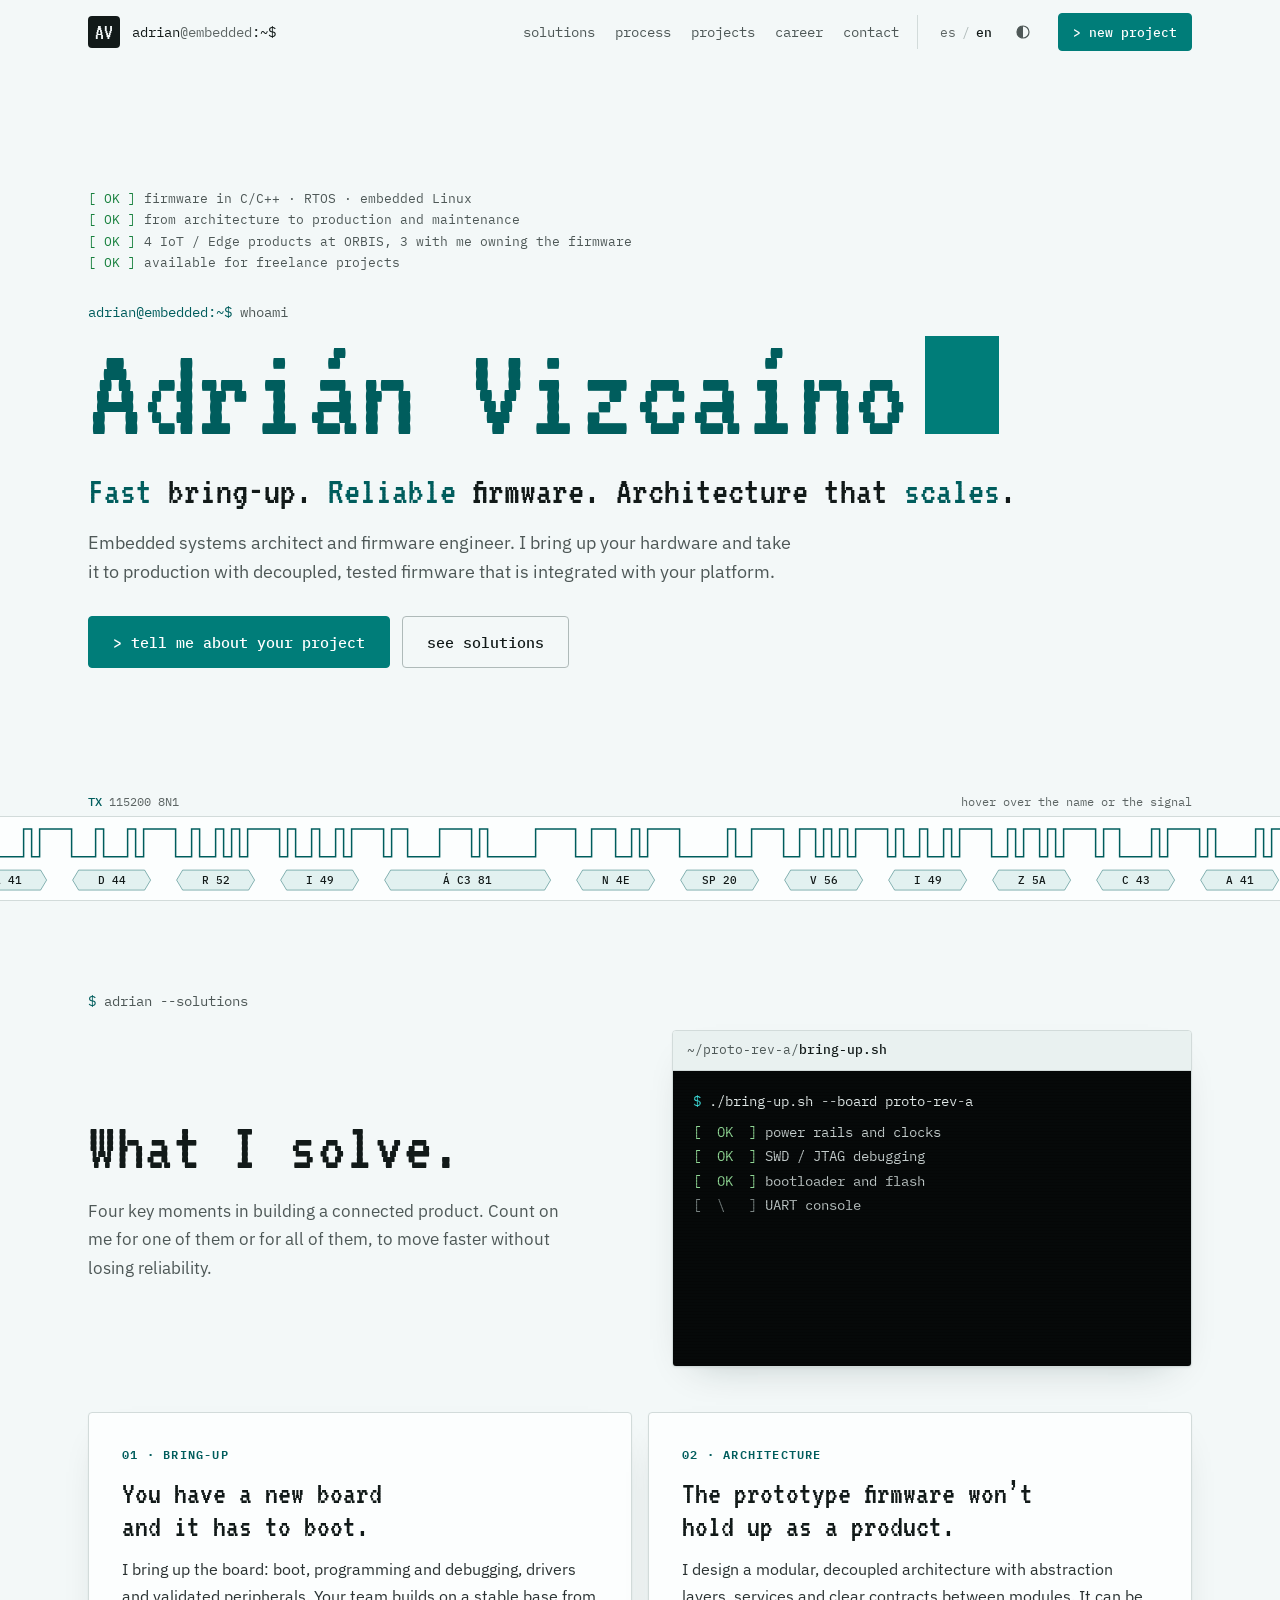
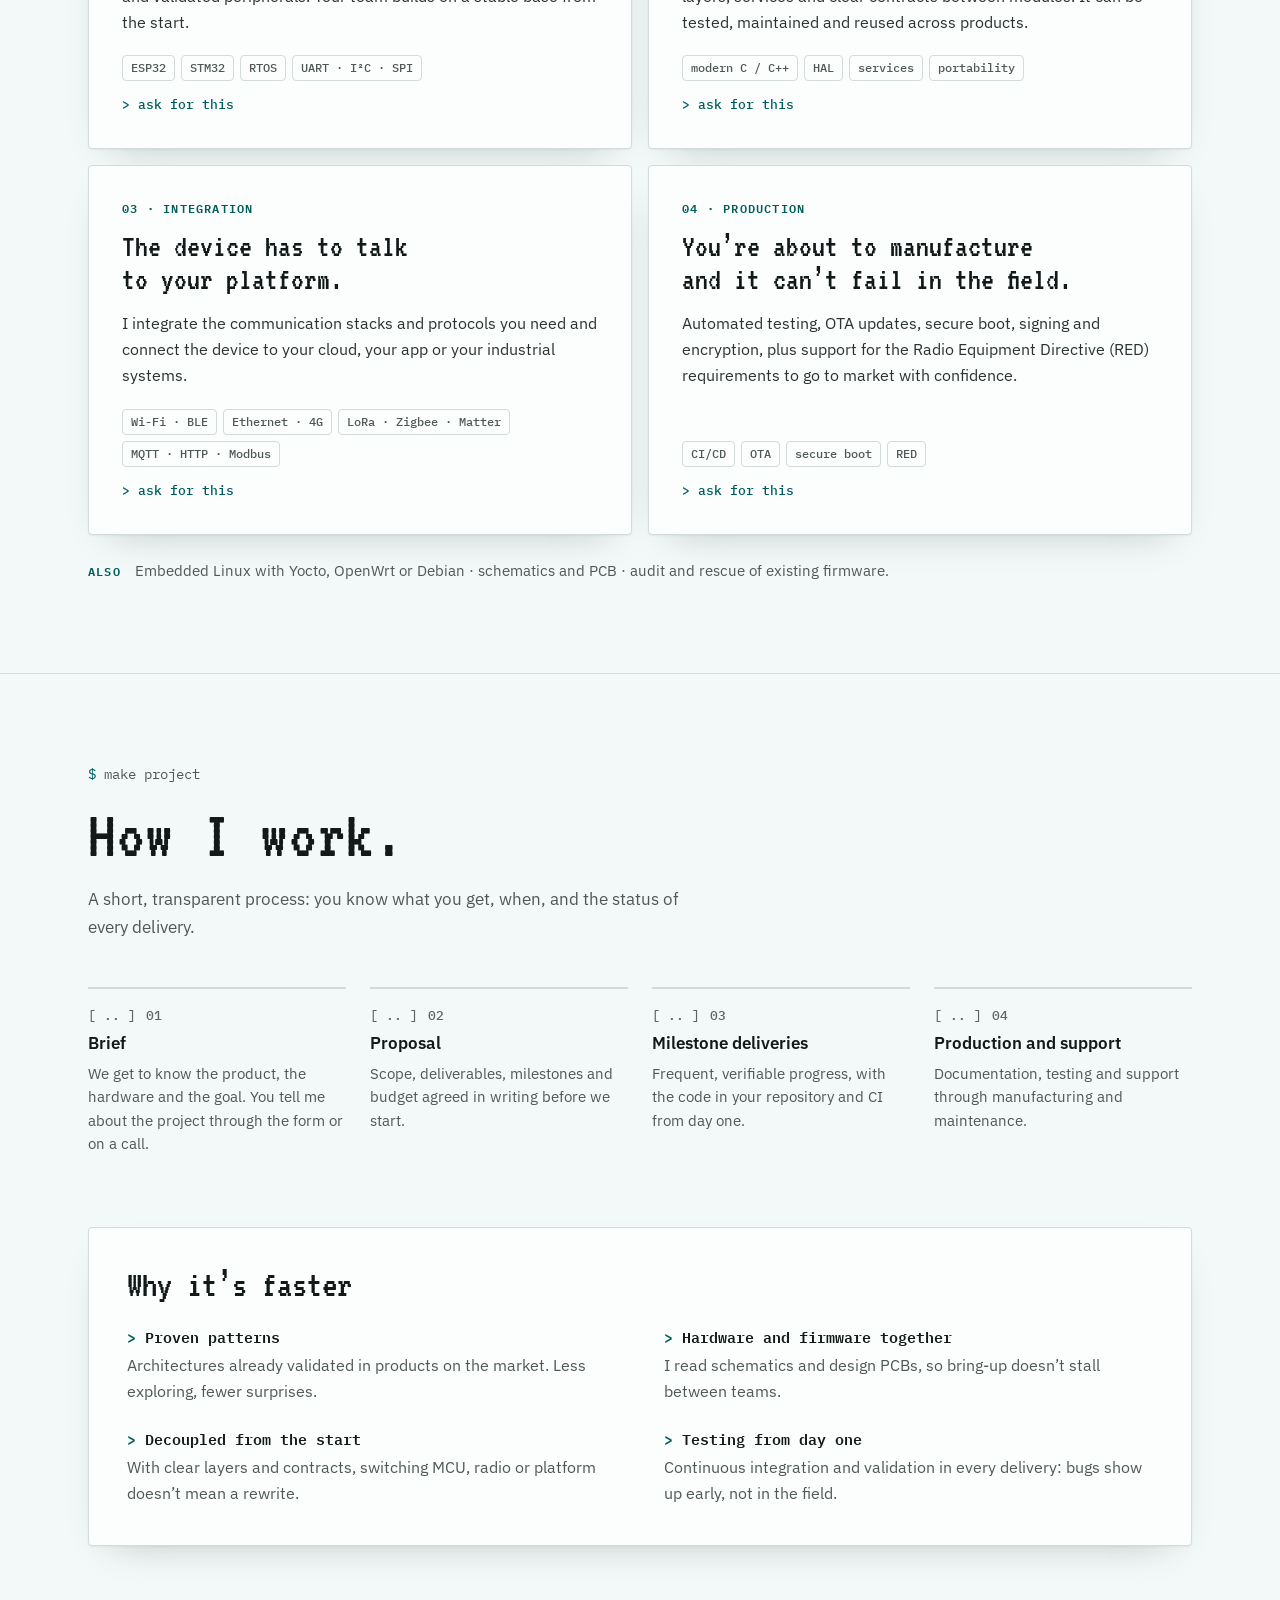
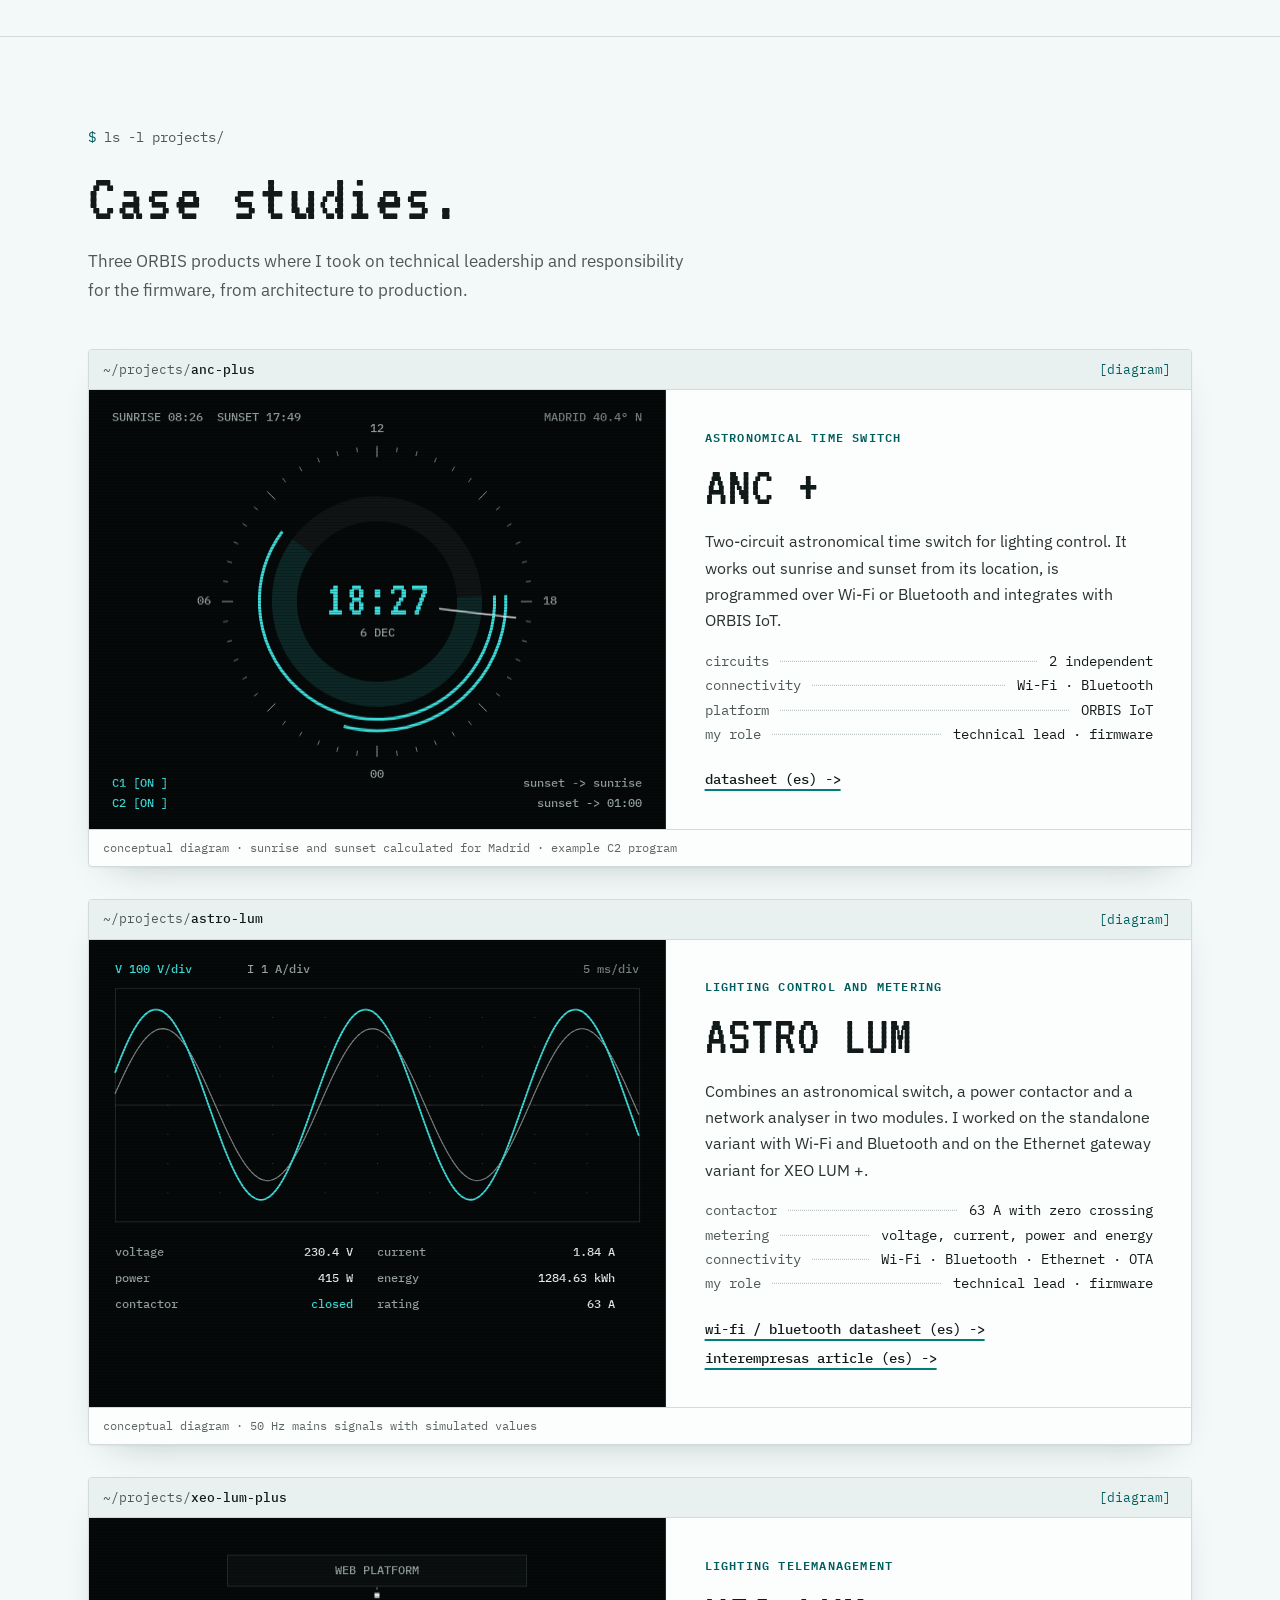
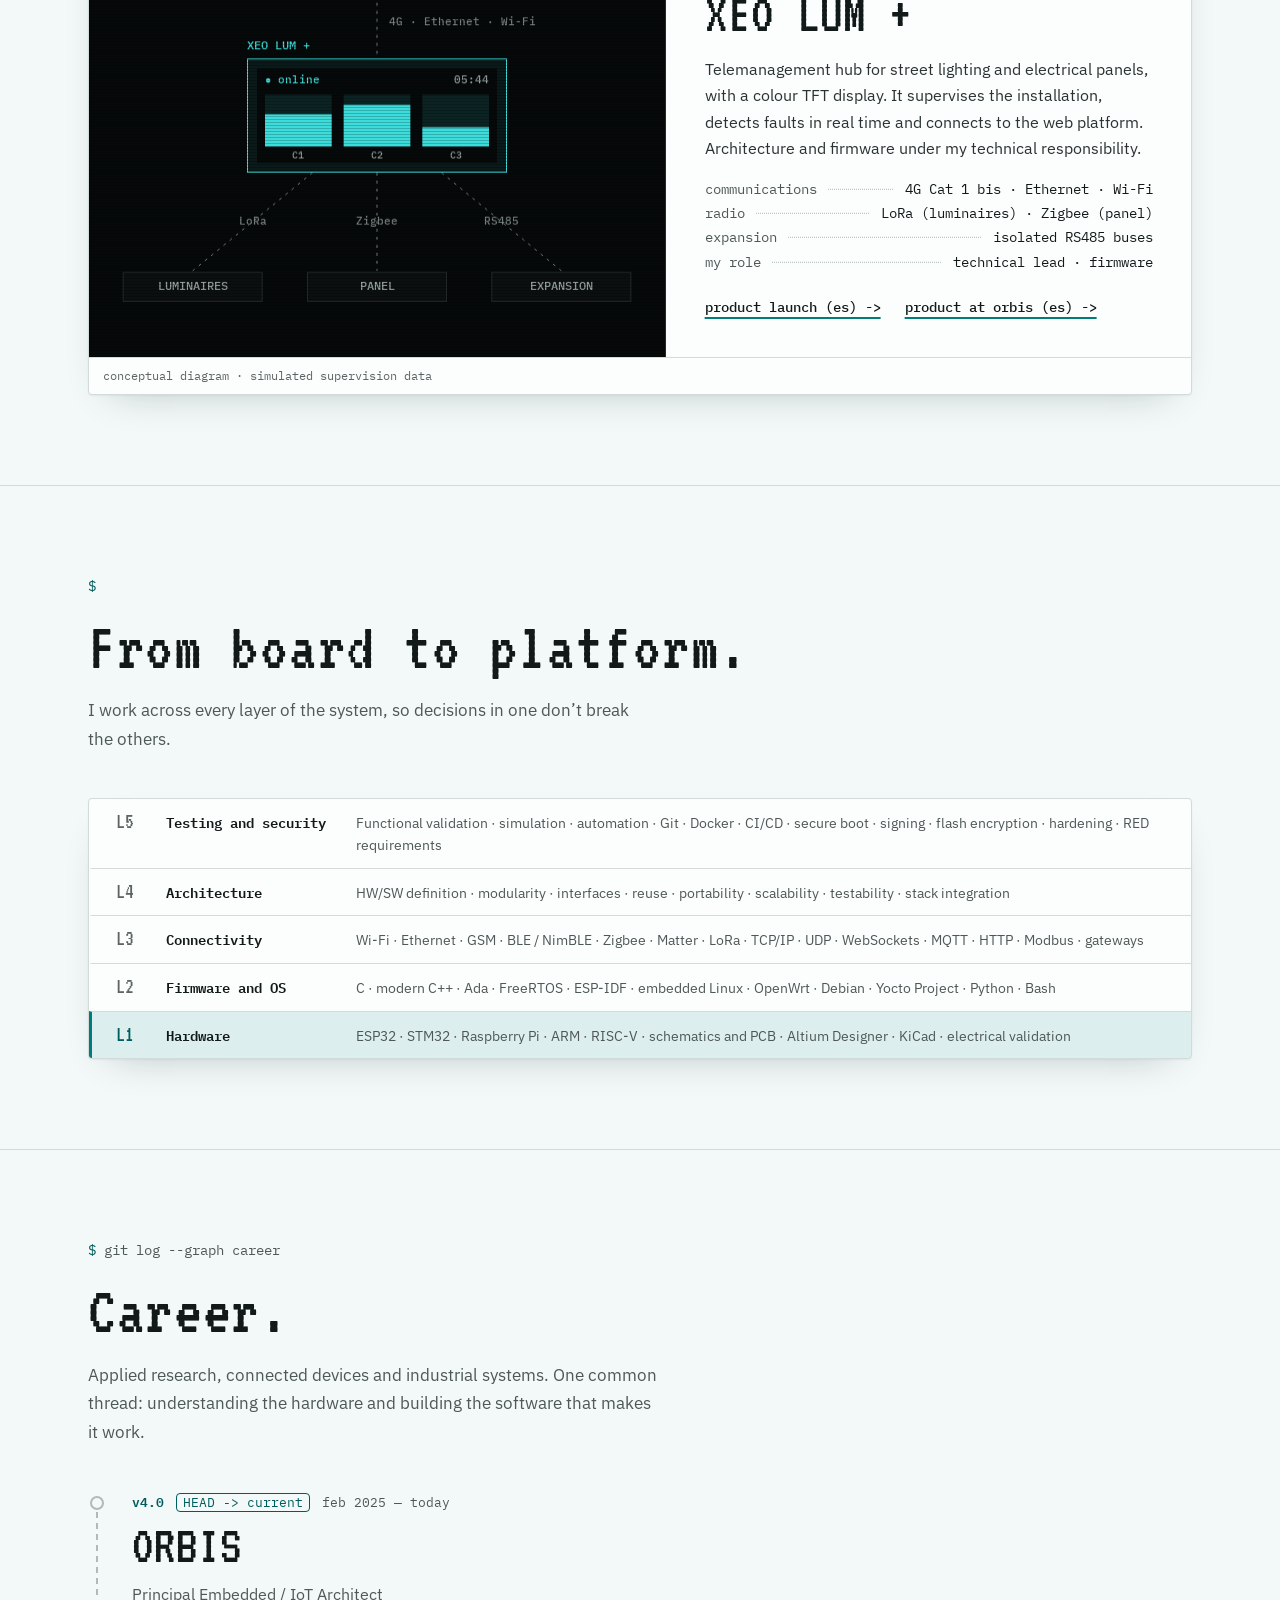
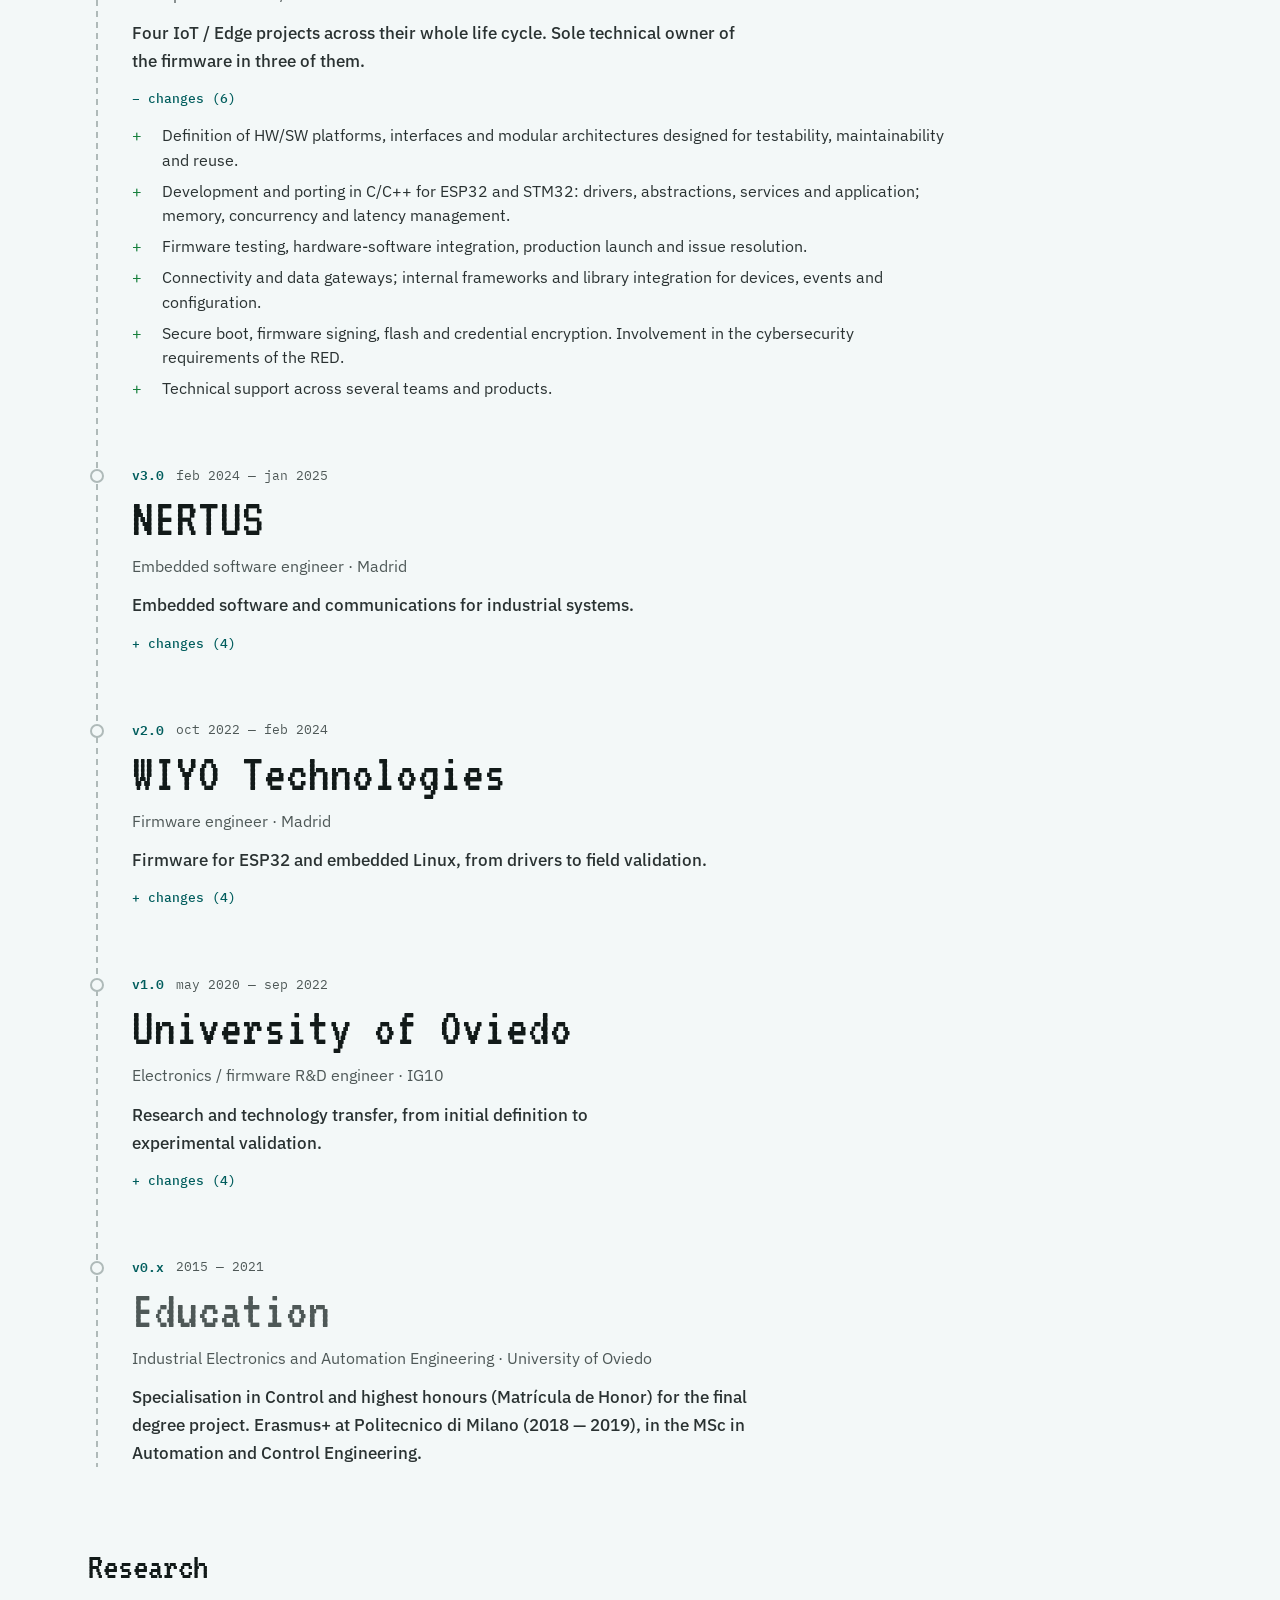
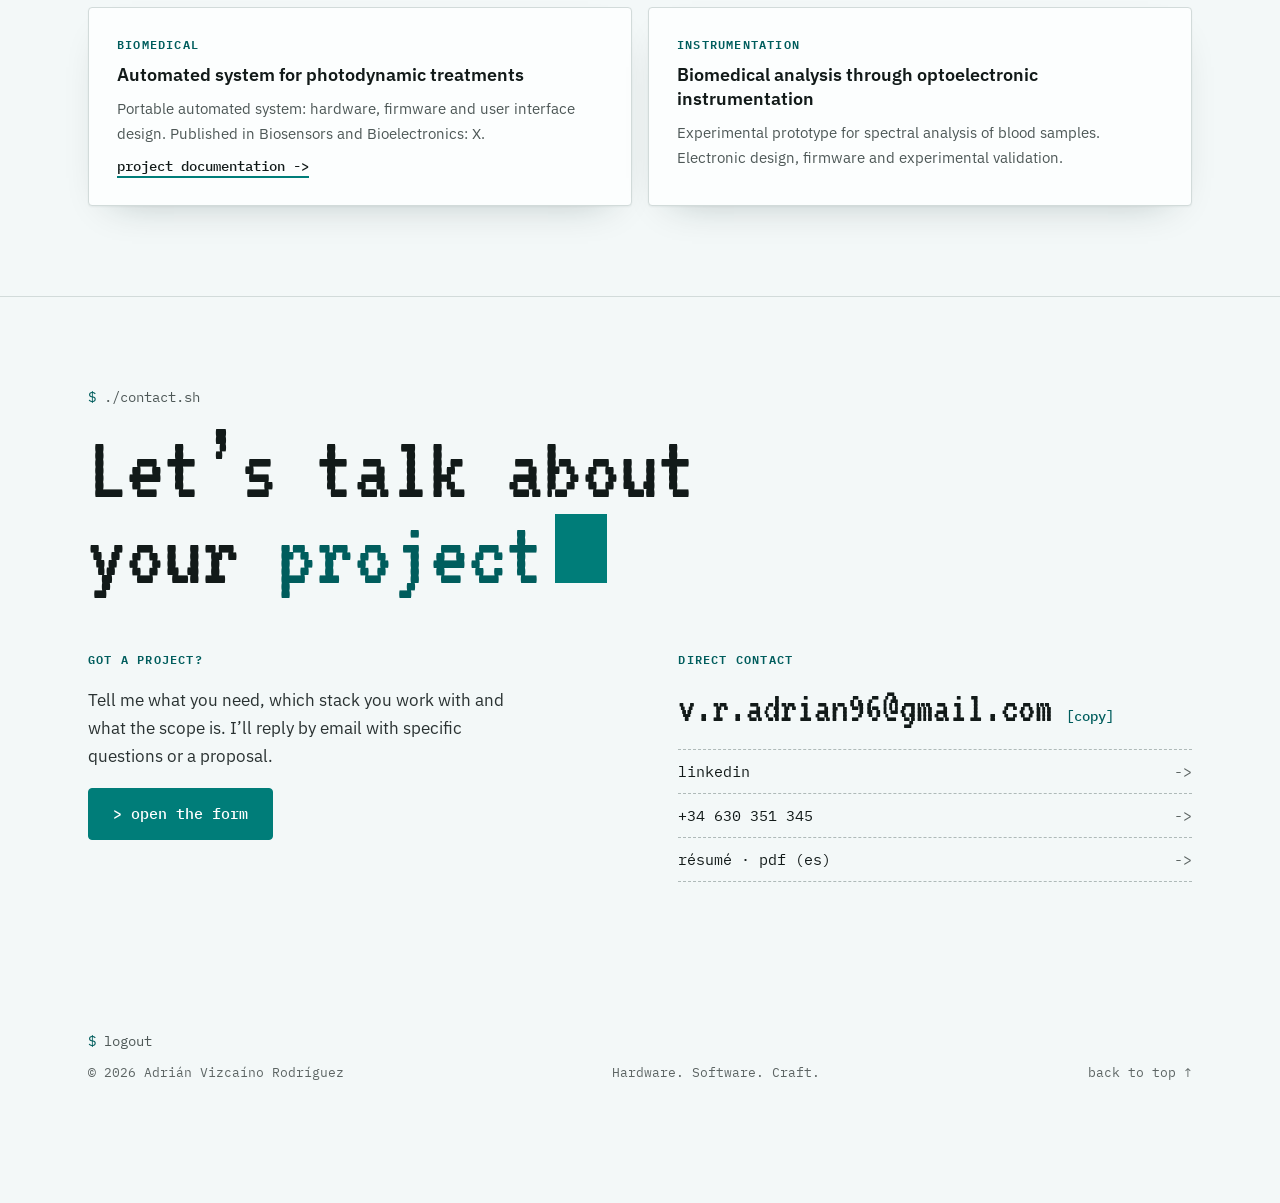
==== commit be7f6754: "Replace the lang/theme text toggles with an es/en switch and a theme icon "lang:es" and "tema:auto" " ====
--- a/Web-Portfolio/index.html
+++ b/Web-Portfolio/index.html
@@ -42,8 +42,16 @@
         <a href="#contacto" data-nav data-i18n="nav.contact">contacto</a>
         <button class="btn btn-solid nav-cta" type="button" data-open-brief data-i18n="cta.new">&gt; nuevo proyecto</button>
       </nav>
-      <button class="lang-toggle" type="button" data-lang-toggle>lang:<b>es</b></button>
-      <button class="theme-toggle" type="button" data-theme-toggle>tema:<b>auto</b></button>
+      <div class="prefs">
+        <div class="lang-switch" role="group" data-i18n-attr="aria-label:lang.group" aria-label="Idioma">
+          <button type="button" data-lang="es" lang="es" aria-label="Español" title="Español" aria-pressed="true">es</button><span aria-hidden="true">/</span><button type="button" data-lang="en" lang="en" aria-label="English" title="English" aria-pressed="false">en</button>
+        </div>
+        <button class="theme-btn" type="button" data-theme-toggle>
+          <svg class="ico ico-auto" viewBox="0 0 24 24" aria-hidden="true"><circle cx="12" cy="12" r="8"/><path d="M12 4a8 8 0 0 0 0 16z" fill="currentColor" stroke="none"/></svg>
+          <svg class="ico ico-light" viewBox="0 0 24 24" aria-hidden="true"><circle cx="12" cy="12" r="4"/><path d="M12 2.5v2.5M12 19v2.5M2.5 12H5M19 12h2.5M5.3 5.3l1.8 1.8M16.9 16.9l1.8 1.8M5.3 18.7l1.8-1.8M16.9 7.1l1.8-1.8"/></svg>
+          <svg class="ico ico-dark" viewBox="0 0 24 24" aria-hidden="true"><path d="M20 14.5A8 8 0 1 1 9.5 4a6.5 6.5 0 0 0 10.5 10.5z"/></svg>
+        </button>
+      </div>
       <button class="btn btn-solid header-cta" type="button" data-open-brief data-i18n="cta.new">&gt; nuevo proyecto</button>
       <button class="menu-btn" type="button" aria-expanded="false" aria-controls="nav" data-i18n="menu">menú</button>
     </div>
--- a/Web-Portfolio/styles.css
+++ b/Web-Portfolio/styles.css
@@ -183,9 +183,17 @@
 .nav a.is-active{color:var(--fg)}
 .nav a.is-active::before,.nav a.is-active::after{opacity:1}
 .nav-cta{display:none}
-.theme-toggle,.lang-toggle{padding:6px 2px;color:var(--dim);font:400 13px var(--mono);white-space:nowrap}
-.theme-toggle b,.lang-toggle b{font-weight:500;color:var(--fg)}
-.theme-toggle:hover b,.lang-toggle:hover b{color:var(--accent-ink)}
+/* Preferencias: idioma (es / en) y tema (un icono). Sin JavaScript no hacen nada, así que no se muestran. */
+.prefs{display:flex;align-items:center;gap:10px;padding-left:18px;border-left:1px solid var(--line)}
+.no-js .prefs{display:none}
+.lang-switch{display:flex;align-items:center;gap:2px;color:var(--line-strong);font:400 13px var(--mono)}
+.lang-switch button{padding:6px 4px;color:var(--dim);transition:color .15s}
+.lang-switch button:hover{color:var(--fg)}
+.lang-switch button[aria-pressed="true"]{color:var(--fg);font-weight:500;cursor:default}
+.theme-btn{display:grid;place-items:center;width:34px;height:34px;border-radius:var(--radius);color:var(--muted);transition:color .15s,background-color .15s}
+.theme-btn:hover{color:var(--fg);background:var(--surface-2)}
+.theme-btn .ico{display:none;width:18px;height:18px;fill:none;stroke:currentColor;stroke-width:1.6;stroke-linecap:round;stroke-linejoin:round}
+:root:not([data-theme]) .theme-btn .ico-auto,:root[data-theme="light"] .theme-btn .ico-light,:root[data-theme="dark"] .theme-btn .ico-dark{display:block}
 .header-cta{min-height:38px;padding:0 14px;font-size:13px}
 .menu-btn{display:none;min-height:40px;padding:0 2px;color:var(--fg);font:400 14px var(--mono)}
 .menu-btn::before{content:"[";color:var(--accent-ink);margin-right:.3em}
@@ -229,7 +237,7 @@
 .term-end.is-wait{visibility:hidden}
 
 /* ── Secciones ── */
-.section{padding-block:clamp(88px,12vh,140px);border-top:1px solid var(--line)}
+.section{padding-block:clamp(72px,10vh,120px);border-top:1px solid var(--line)}
 
 .solutions{display:grid;grid-template-columns:repeat(2,minmax(0,1fr));gap:16px}
 .solution{display:flex;flex-direction:column;gap:14px;padding:clamp(24px,2.6vw,36px);border:1px solid var(--line);border-radius:var(--radius);background:var(--surface);box-shadow:var(--shadow);transition:border-color .2s}
@@ -414,6 +422,7 @@
   .nav:has(a.is-active) a:not(.is-active){color:var(--muted)}
   .nav-cta{display:inline-flex;margin-top:24px}
   .header-cta{display:none}
+  .prefs{padding-left:0;border-left:0}
   .menu-btn{display:inline-flex;align-items:center}
 }
 @media (max-width:900px){
@@ -431,7 +440,6 @@
   .uart{height:76px}
   body{font-size:16px}
   .brand-text{display:none}
-  .theme-toggle,.lang-toggle{font-size:12px}
   .term-body{padding:14px 14px 16px;font-size:12.5px}
   .pipeline{grid-template-columns:minmax(0,1fr)}
   .row-3,.row-2{grid-template-columns:minmax(0,1fr)}
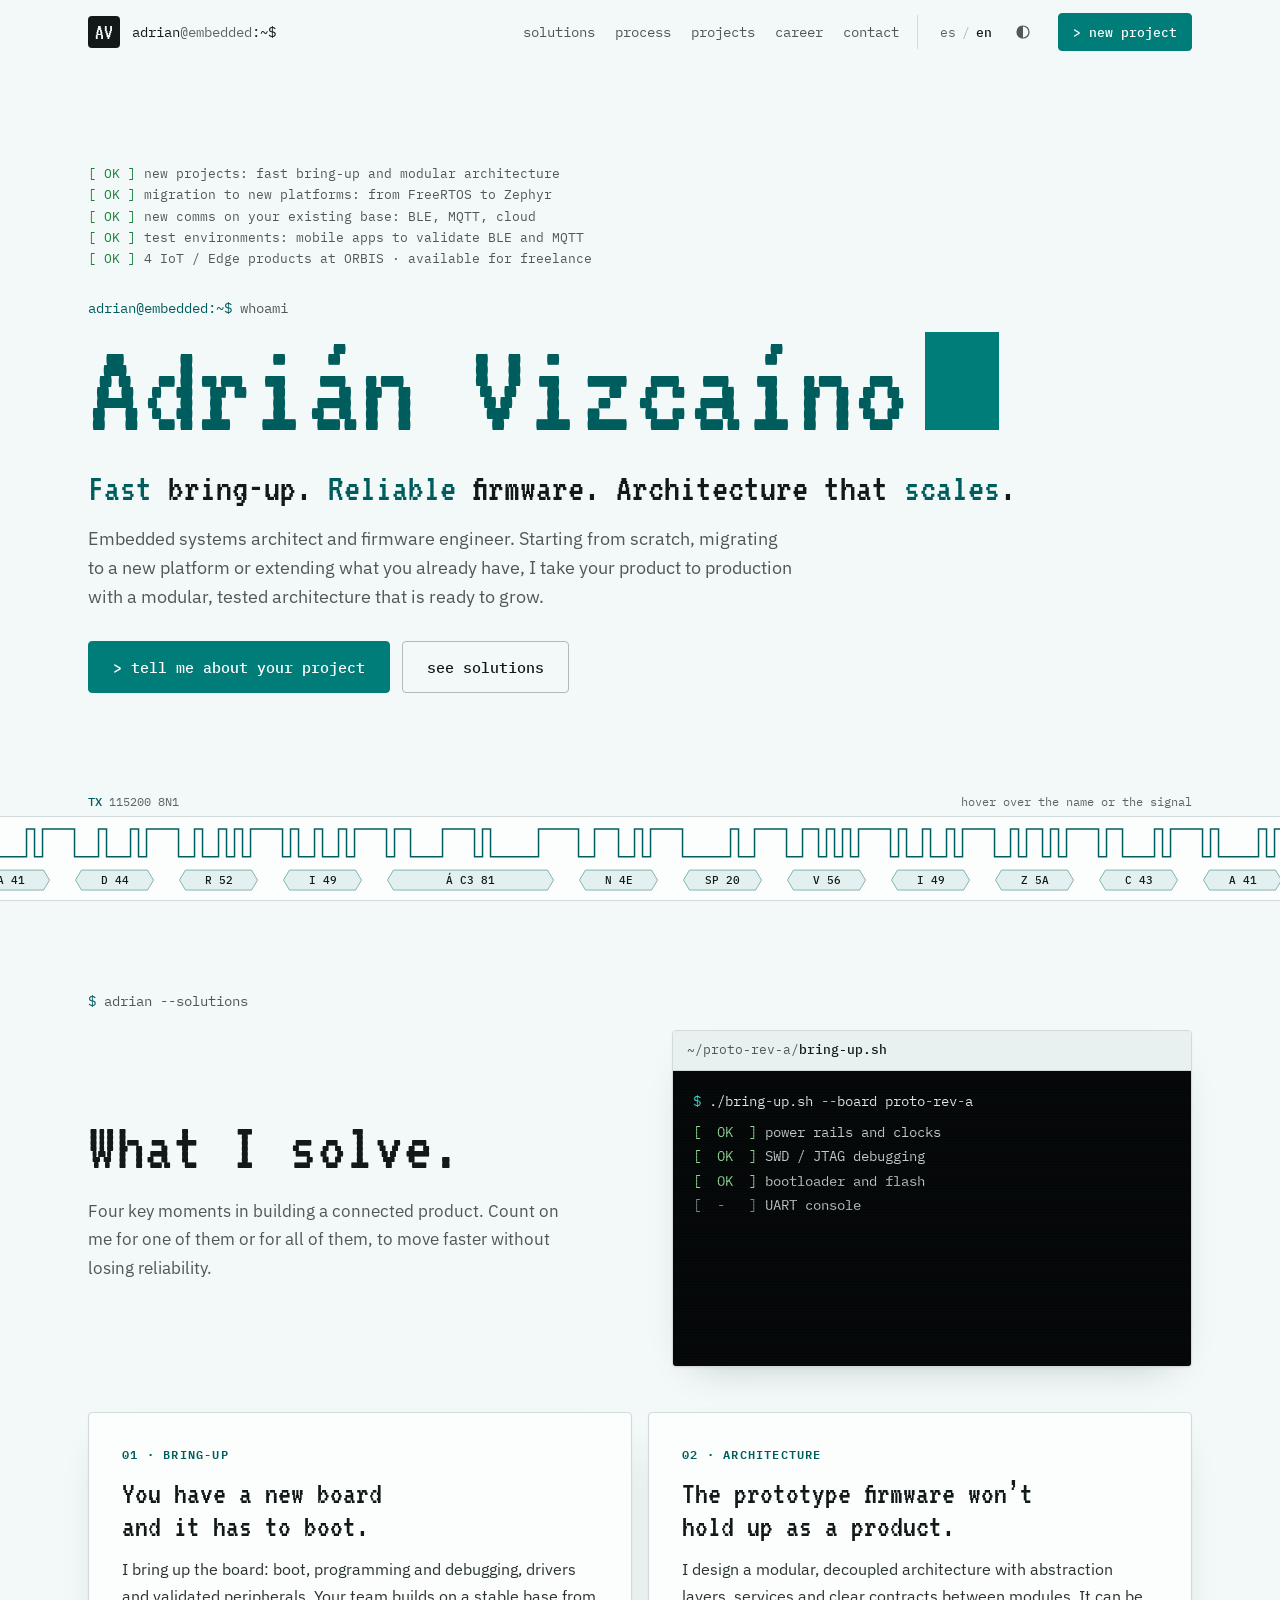
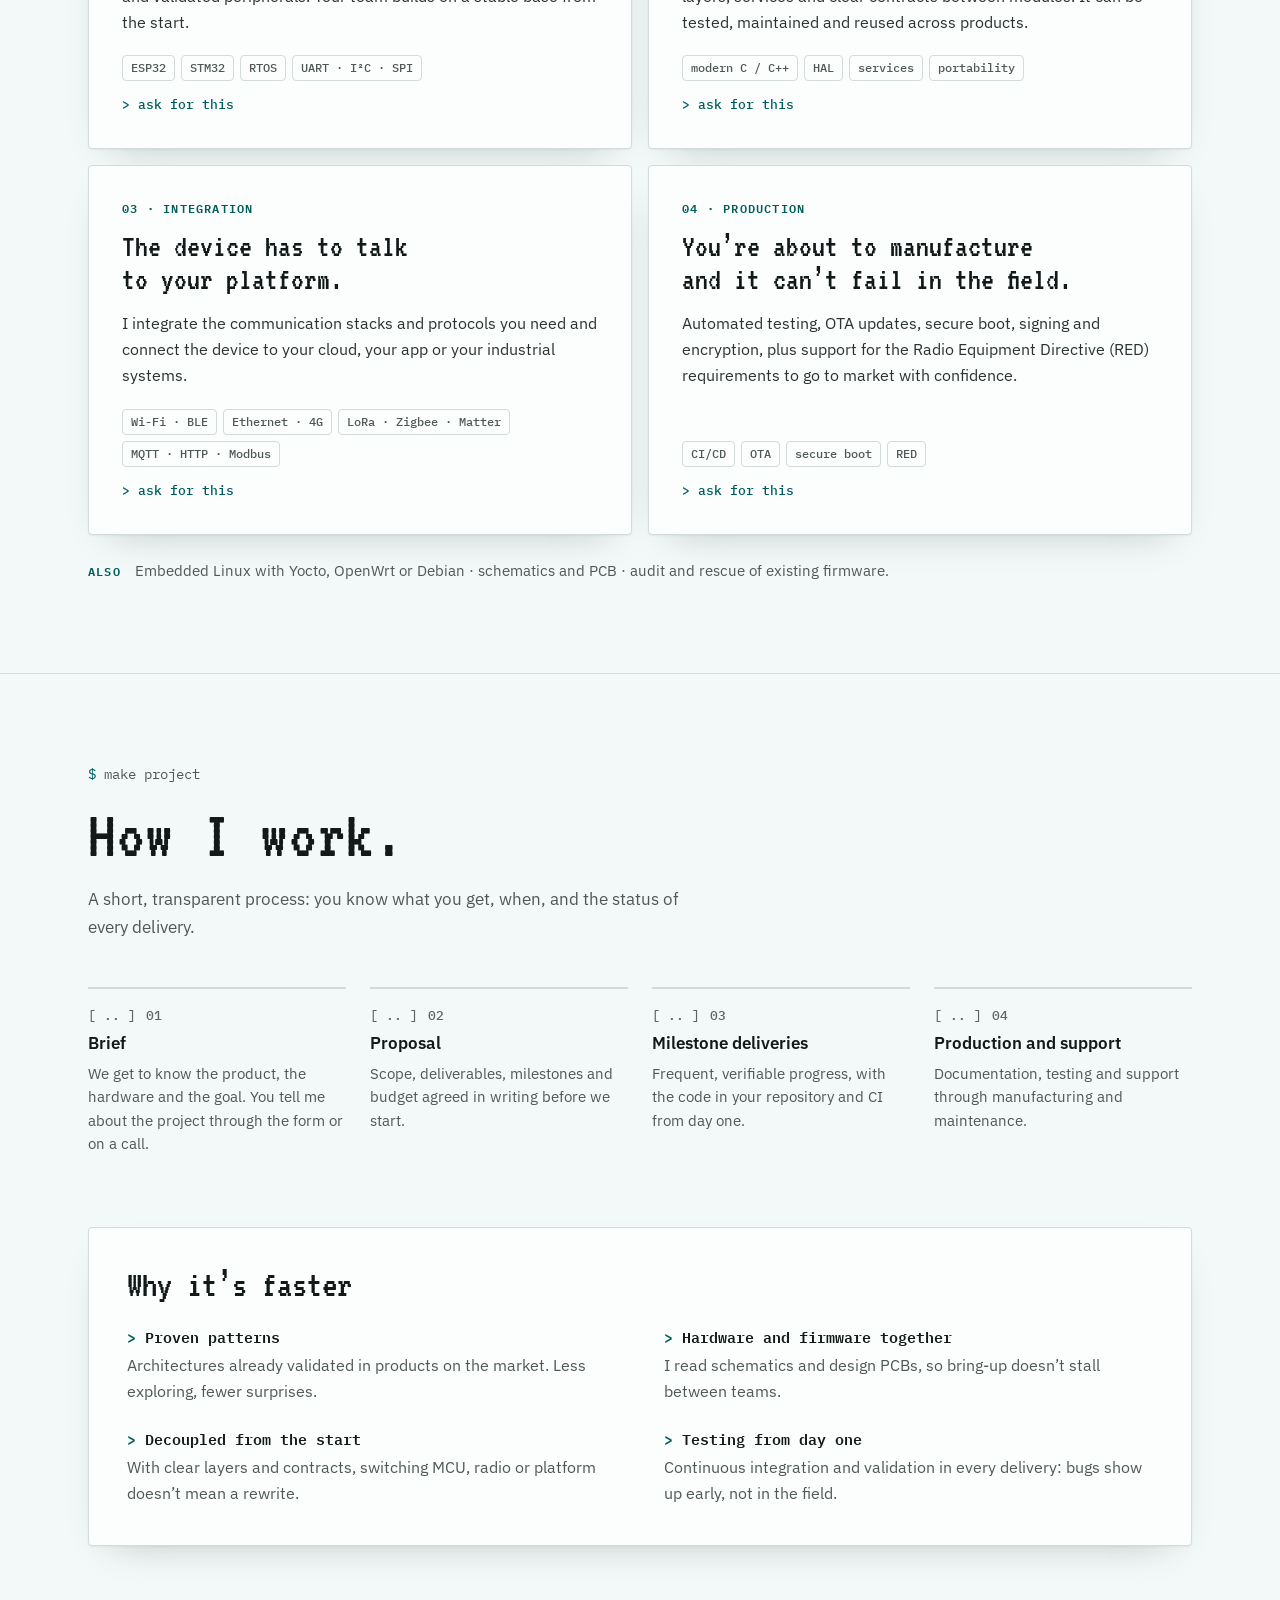
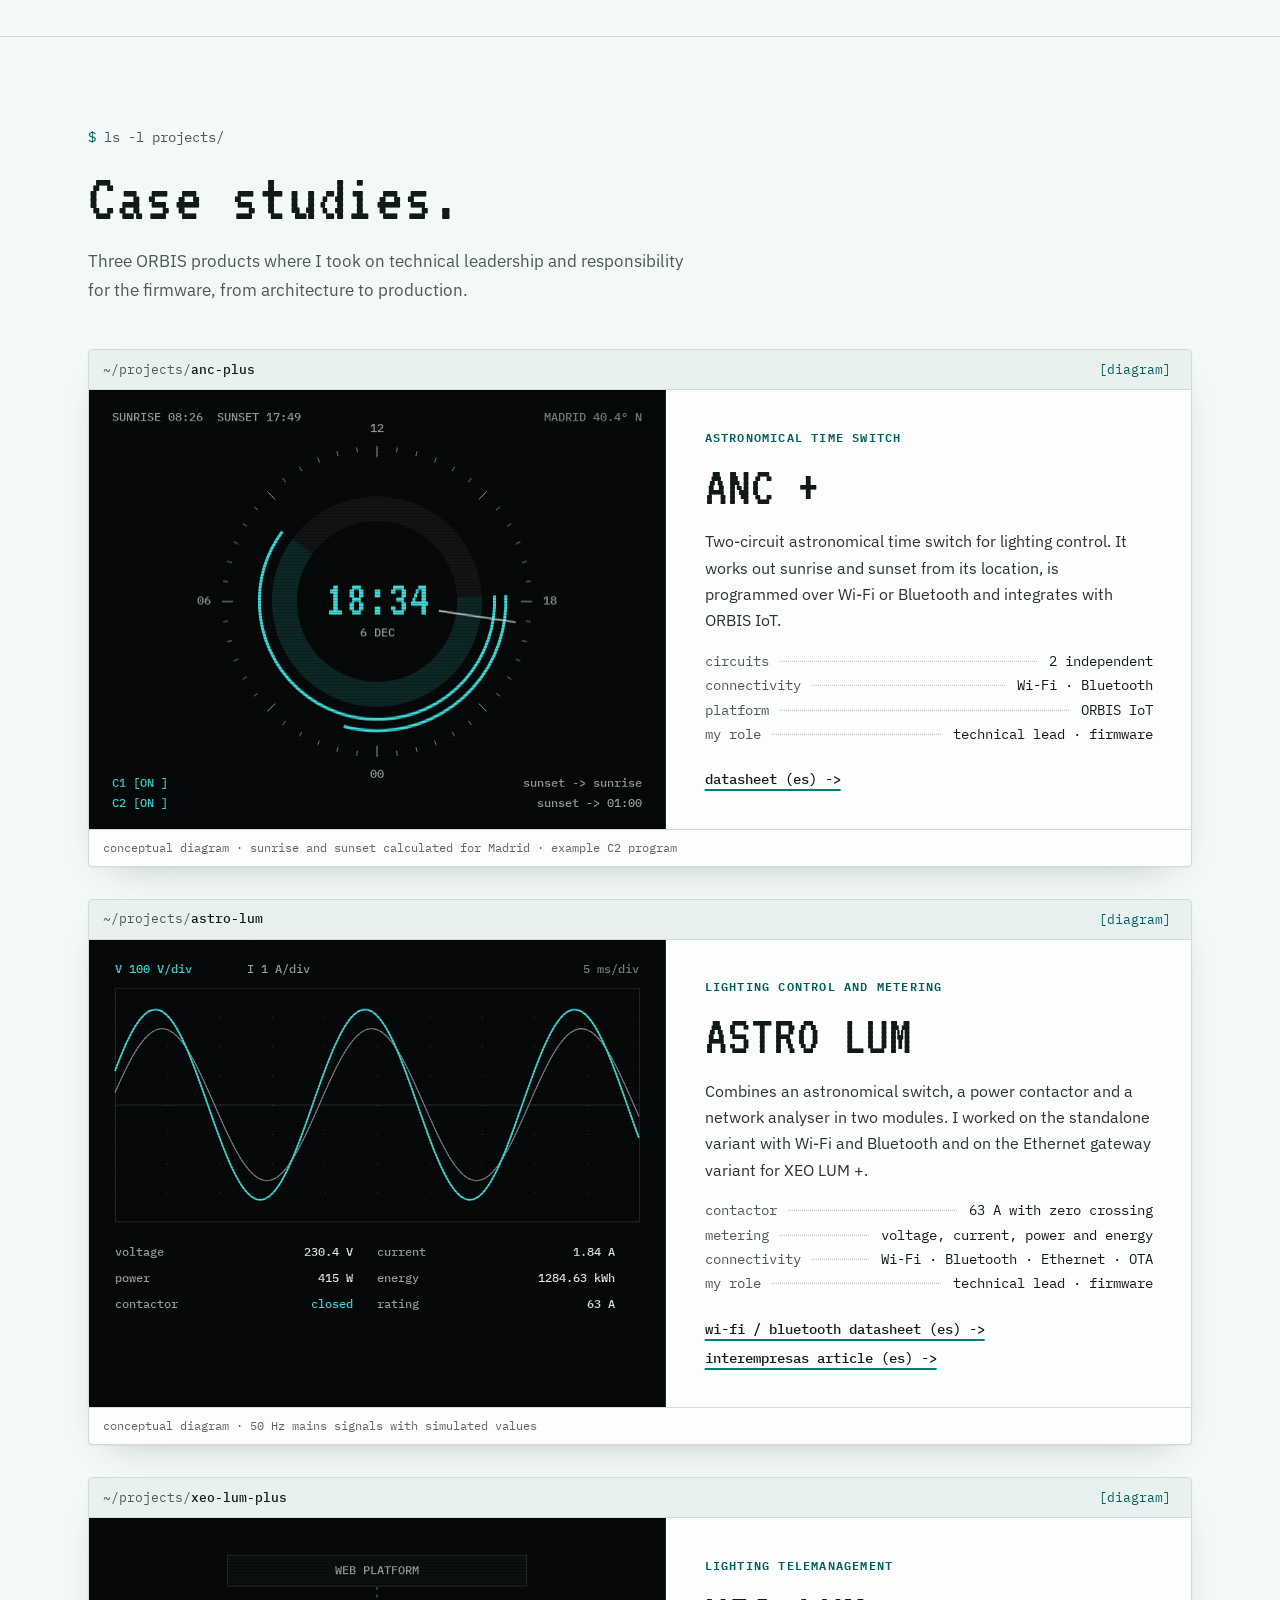
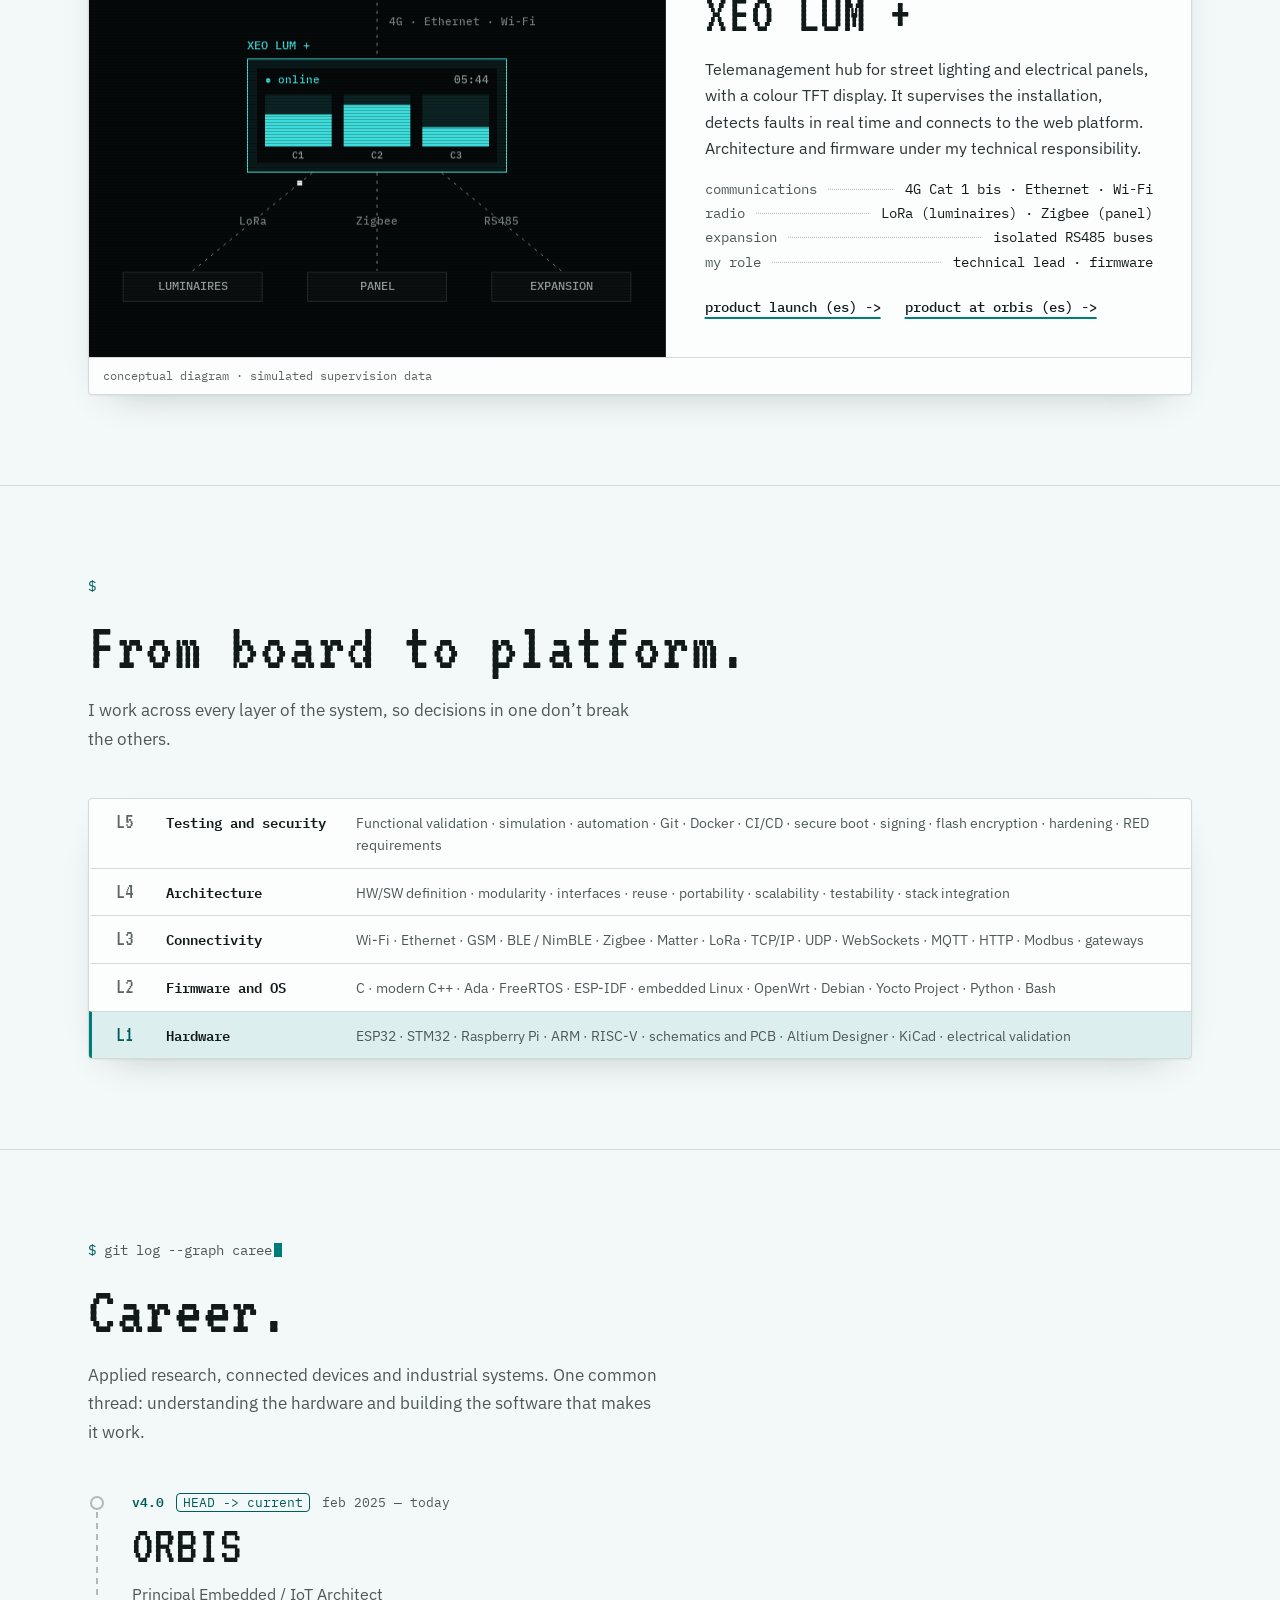
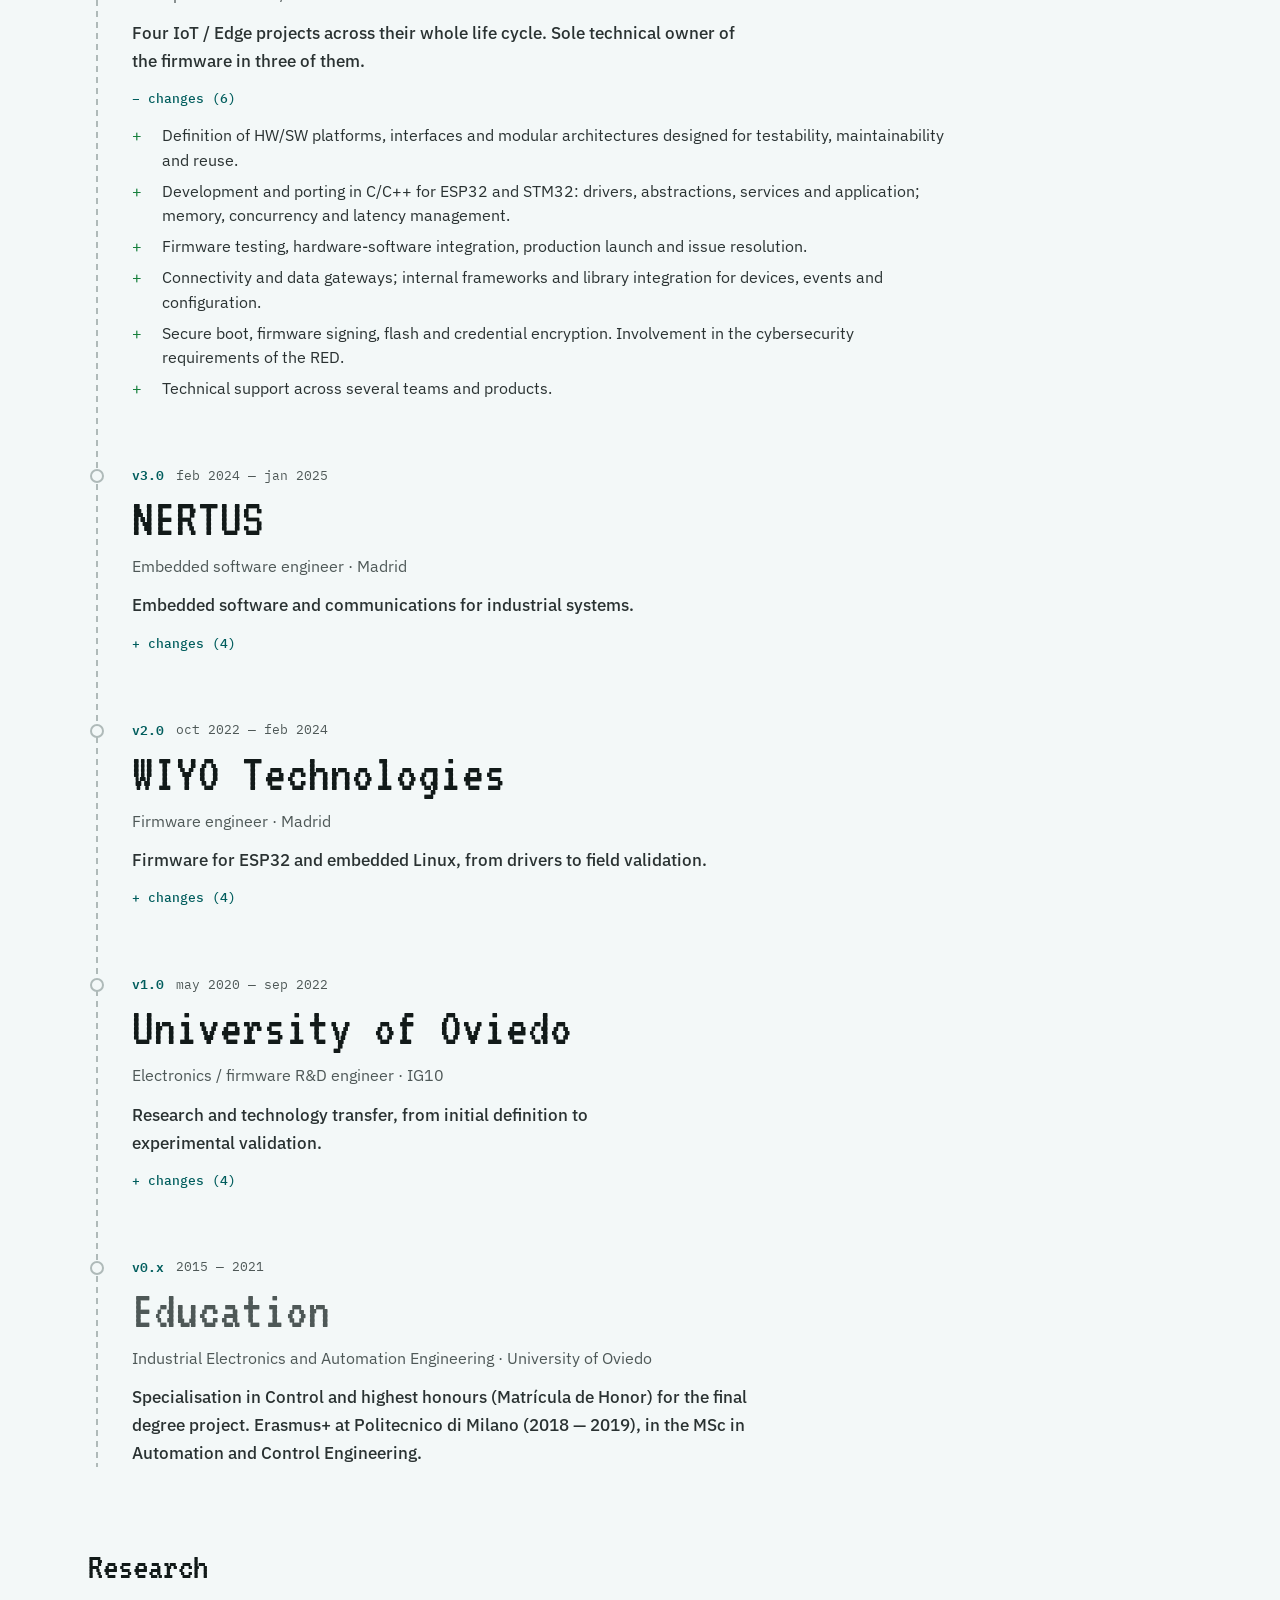
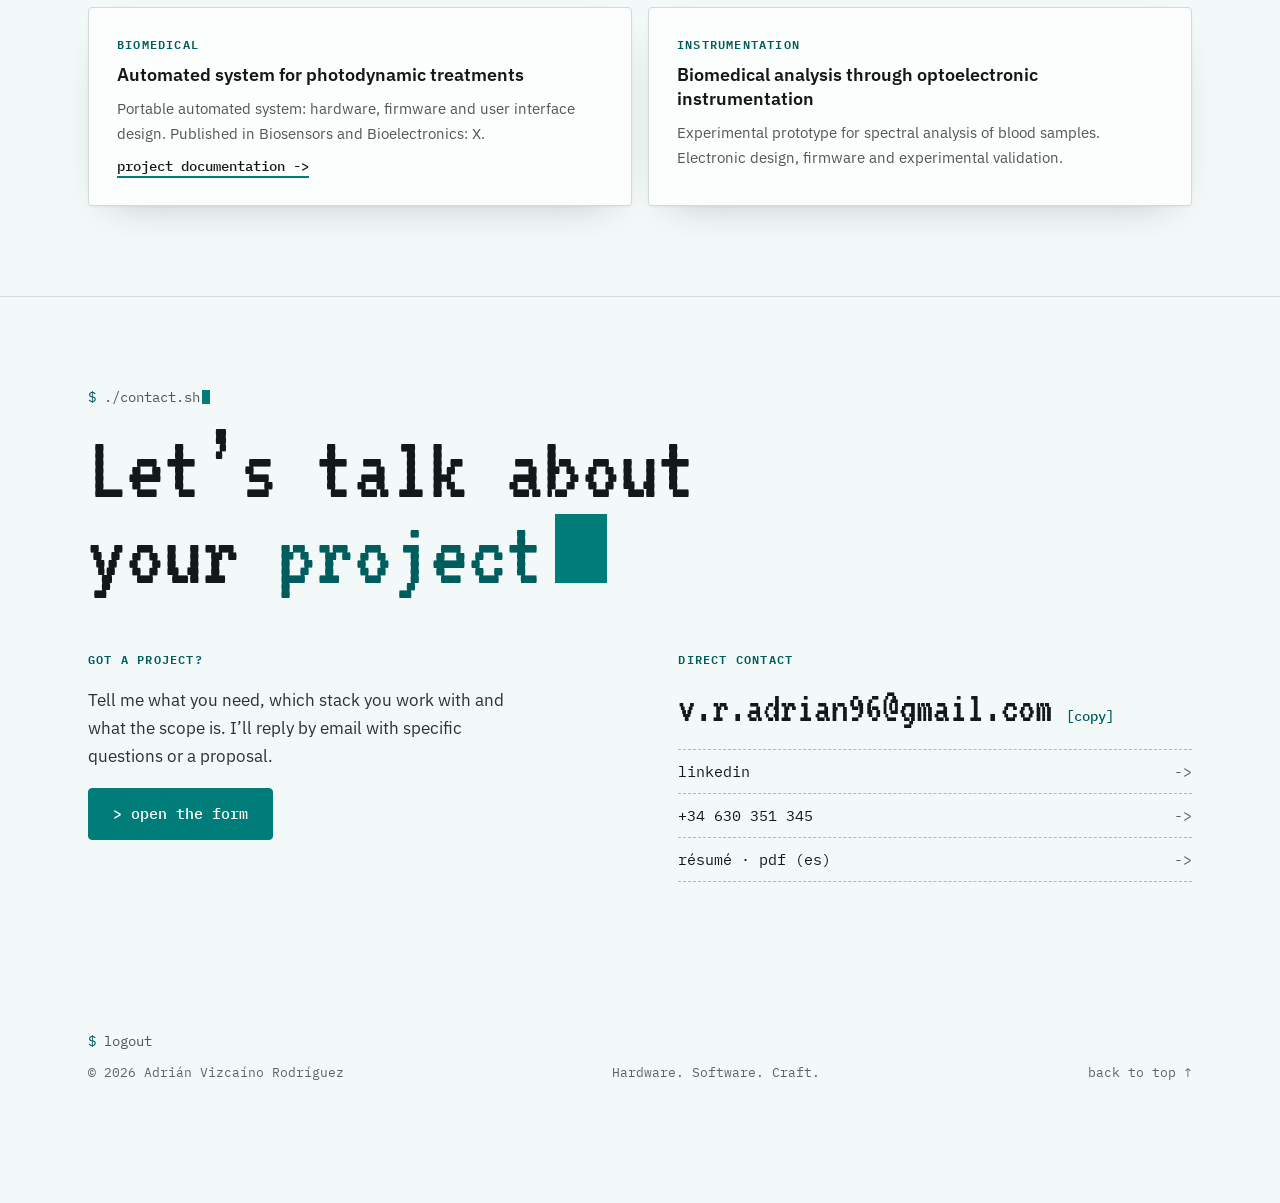
==== commit 978571bd: "Make the hero boot lines a checklist of what Adrián does The [ OK ] lines now list the four ways in:" ====
--- a/Web-Portfolio/index.html
+++ b/Web-Portfolio/index.html
@@ -63,15 +63,16 @@
     <section class="hero" id="inicio" aria-labelledby="hero-title">
       <div class="wrap">
         <ol class="boot" data-boot data-i18n-attr="aria-label:boot.label" aria-label="Resumen">
-          <li><span class="ok">[ OK ]</span> <span data-i18n="boot.1">firmware en C/C++ · RTOS · Linux embebido</span></li>
-          <li><span class="ok">[ OK ]</span> <span data-i18n="boot.2">de la arquitectura a producción y mantenimiento</span></li>
-          <li><span class="ok">[ OK ]</span> <span data-i18n="boot.3">4 productos IoT / Edge en ORBIS, 3 con el firmware a mi cargo</span></li>
-          <li><span class="ok">[ OK ]</span> <span data-i18n="boot.4">disponible para proyectos freelance</span></li>
+          <li><span class="ok">[ OK ]</span> <span data-i18n="boot.1">proyectos desde cero: bring-up rápido y arquitectura modular</span></li>
+          <li><span class="ok">[ OK ]</span> <span data-i18n="boot.2">migración a plataformas nuevas: de FreeRTOS a Zephyr</span></li>
+          <li><span class="ok">[ OK ]</span> <span data-i18n="boot.3">nuevas comunicaciones sobre tu base: BLE, MQTT, nube</span></li>
+          <li><span class="ok">[ OK ]</span> <span data-i18n="boot.4">entornos de prueba: apps móviles para validar BLE y MQTT</span></li>
+          <li><span class="ok">[ OK ]</span> <span data-i18n="boot.5">4 productos IoT / Edge en ORBIS · disponible para freelance</span></li>
         </ol>
         <p class="cmd hero-cmd" aria-hidden="true"><span class="ps1">adrian@embedded:~$</span> <span data-hero-cmd>whoami</span></p>
         <h1 class="hero-title" id="hero-title"><span class="sr-only">Adrián Vizcaíno</span><span class="hero-name" aria-hidden="true" data-decode>Adrián Vizcaíno</span><span class="cursor" aria-hidden="true"></span></h1>
         <p class="hero-tagline" data-i18n="hero.tagline">Bring-up <em>rápido</em>. Firmware <em>fiable</em>. Arquitectura que <em>escala</em>.</p>
-        <p class="hero-lead" data-i18n="hero.lead">Arquitecto de sistemas embebidos e ingeniero de firmware. Pongo en marcha tu hardware y lo llevo a producción con un firmware desacoplado, probado e integrado con tu plataforma.</p>
+        <p class="hero-lead" data-i18n="hero.lead">Arquitecto de sistemas embebidos e ingeniero de firmware. Desde cero, migrando a otra plataforma o ampliando lo que ya tienes, llevo tu producto a producción con una arquitectura modular, probada y lista para crecer.</p>
         <div class="hero-cta">
           <button class="btn btn-solid btn-lg" type="button" data-open-brief data-i18n="hero.cta">&gt; cuéntame tu proyecto</button>
           <a class="btn btn-line btn-lg" href="#soluciones" data-i18n="hero.cta2">ver soluciones</a>
--- a/Web-Portfolio/styles.css
+++ b/Web-Portfolio/styles.css
@@ -202,6 +202,7 @@
 /* ── Inicio ── */
 .hero{position:relative;display:flex;flex-direction:column;justify-content:center;min-height:min(100svh,980px);padding-top:calc(var(--header) + env(safe-area-inset-top,0px) + 32px);padding-bottom:140px}
 .boot{display:grid;margin-bottom:28px;color:var(--muted);font:400 13px/1.65 var(--mono)}
+.boot li{display:grid;grid-template-columns:auto minmax(0,1fr);column-gap:1ch}
 .boot .ok{color:var(--ok);white-space:pre}
 .hero-cmd{margin-bottom:12px}
 .hero-title{margin-bottom:20px;font:400 clamp(64px,min(10.6vw,16vh),150px)/.86 var(--display);color:var(--accent-ink);letter-spacing:.005em;text-shadow:var(--glow)}
@@ -436,7 +437,7 @@
 @media (max-width:640px){
   .hero{padding-bottom:124px}
   .hero-title{font-size:min(23vw,110px)}
-  .boot{font-size:12px}
+  .boot{row-gap:4px;margin-bottom:22px;font-size:12px;line-height:1.45}
   .uart{height:76px}
   body{font-size:16px}
   .brand-text{display:none}
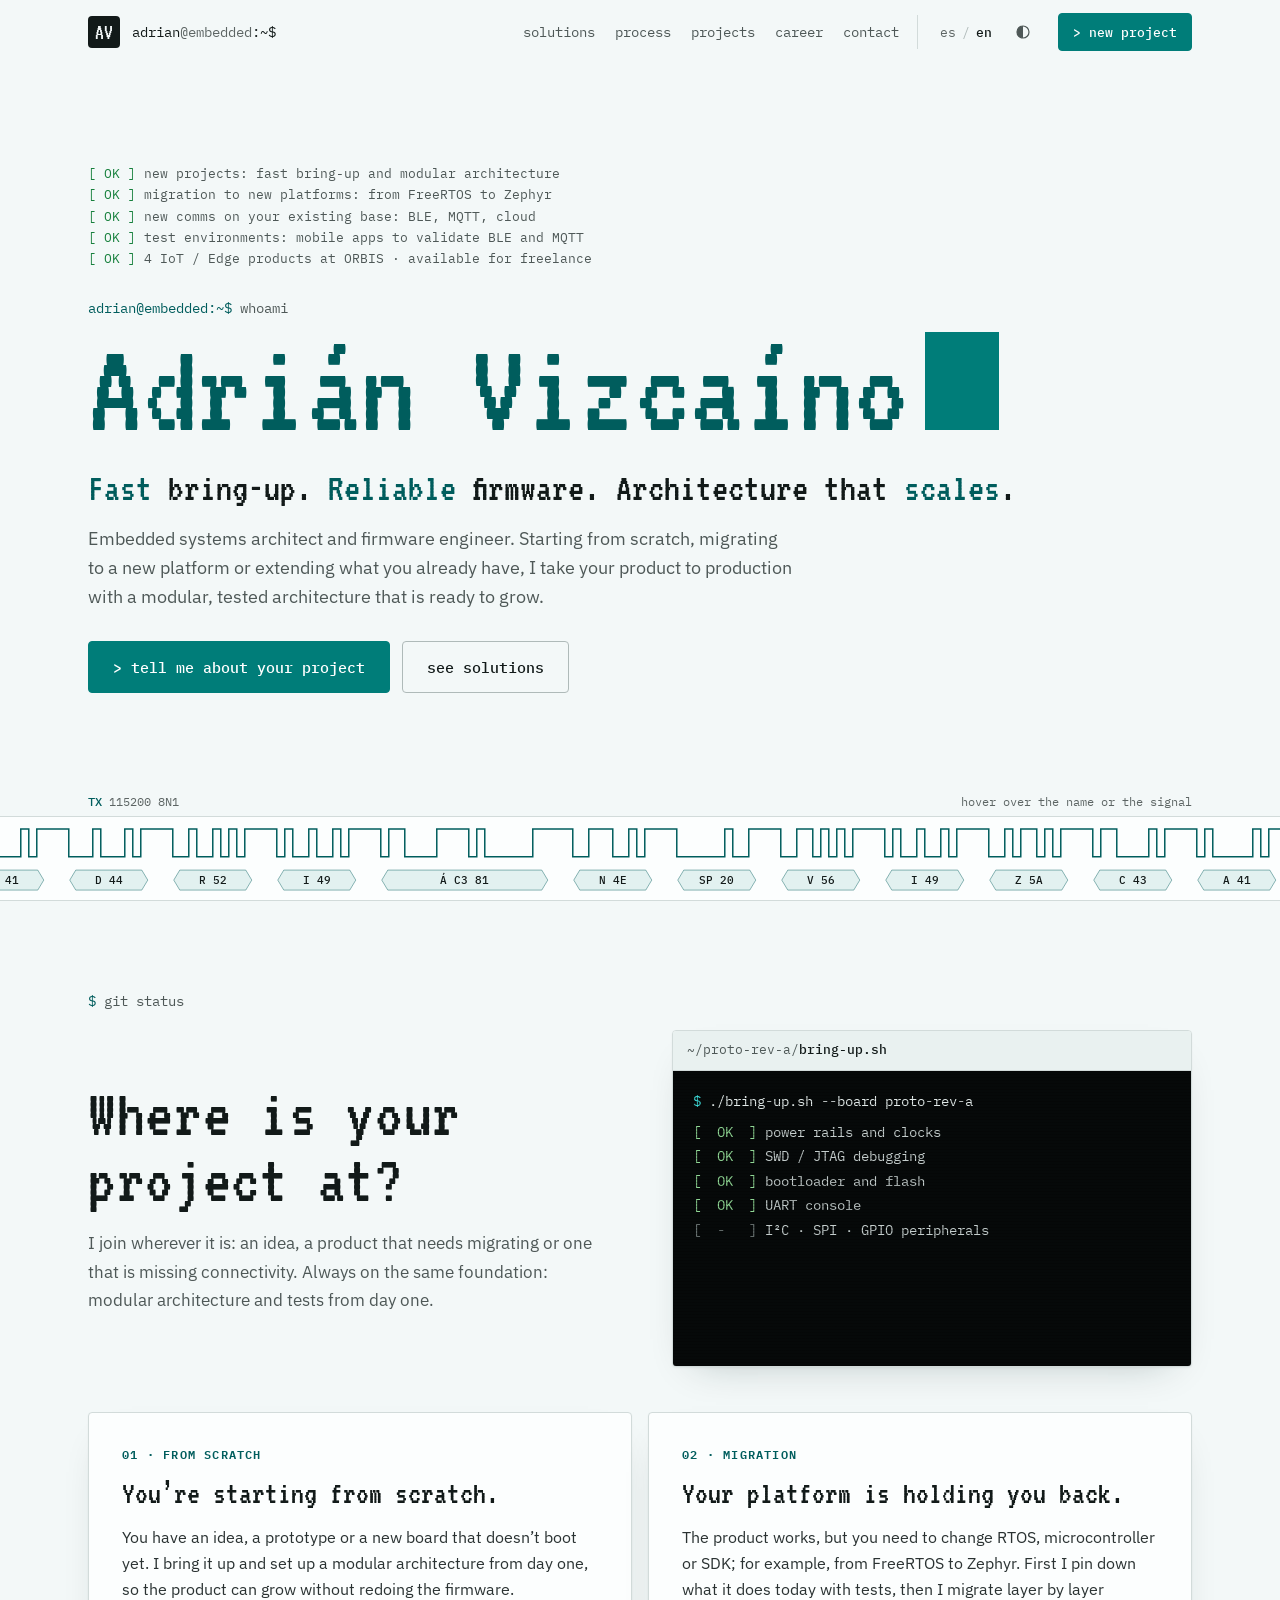
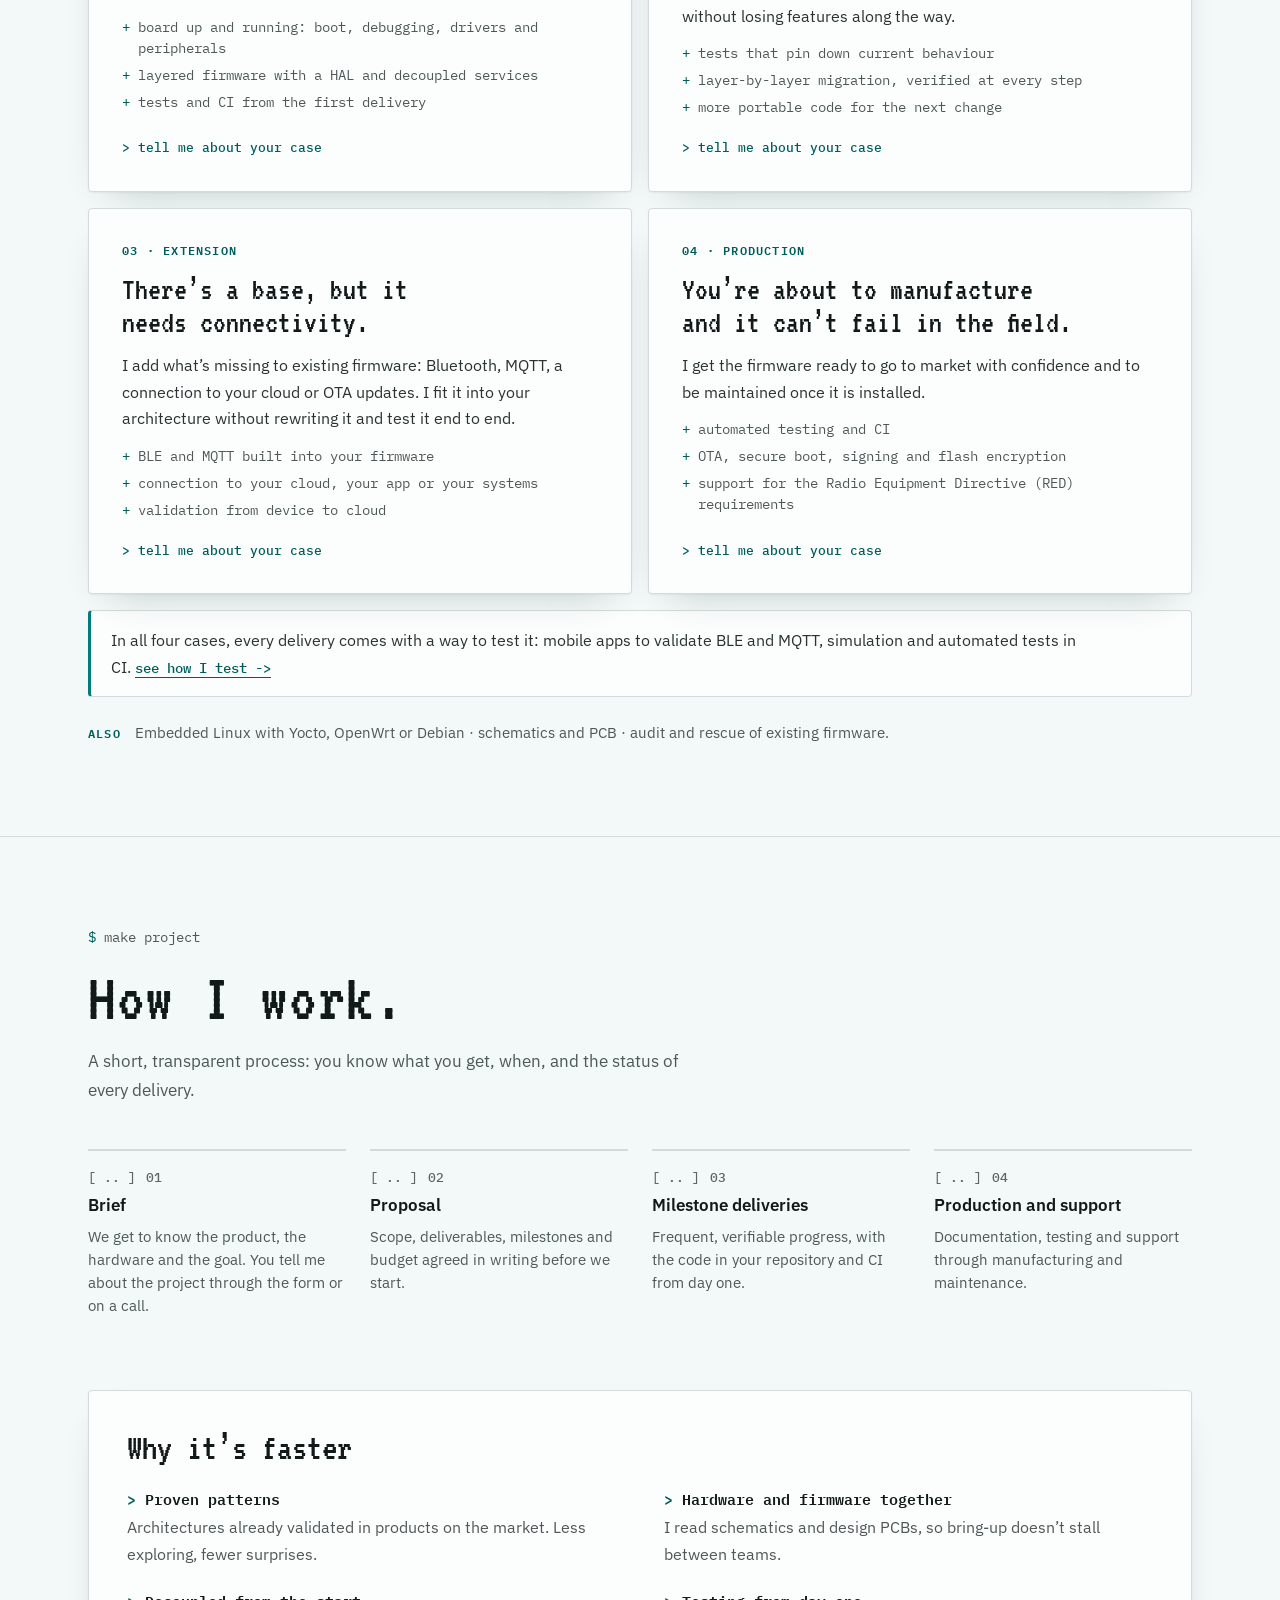
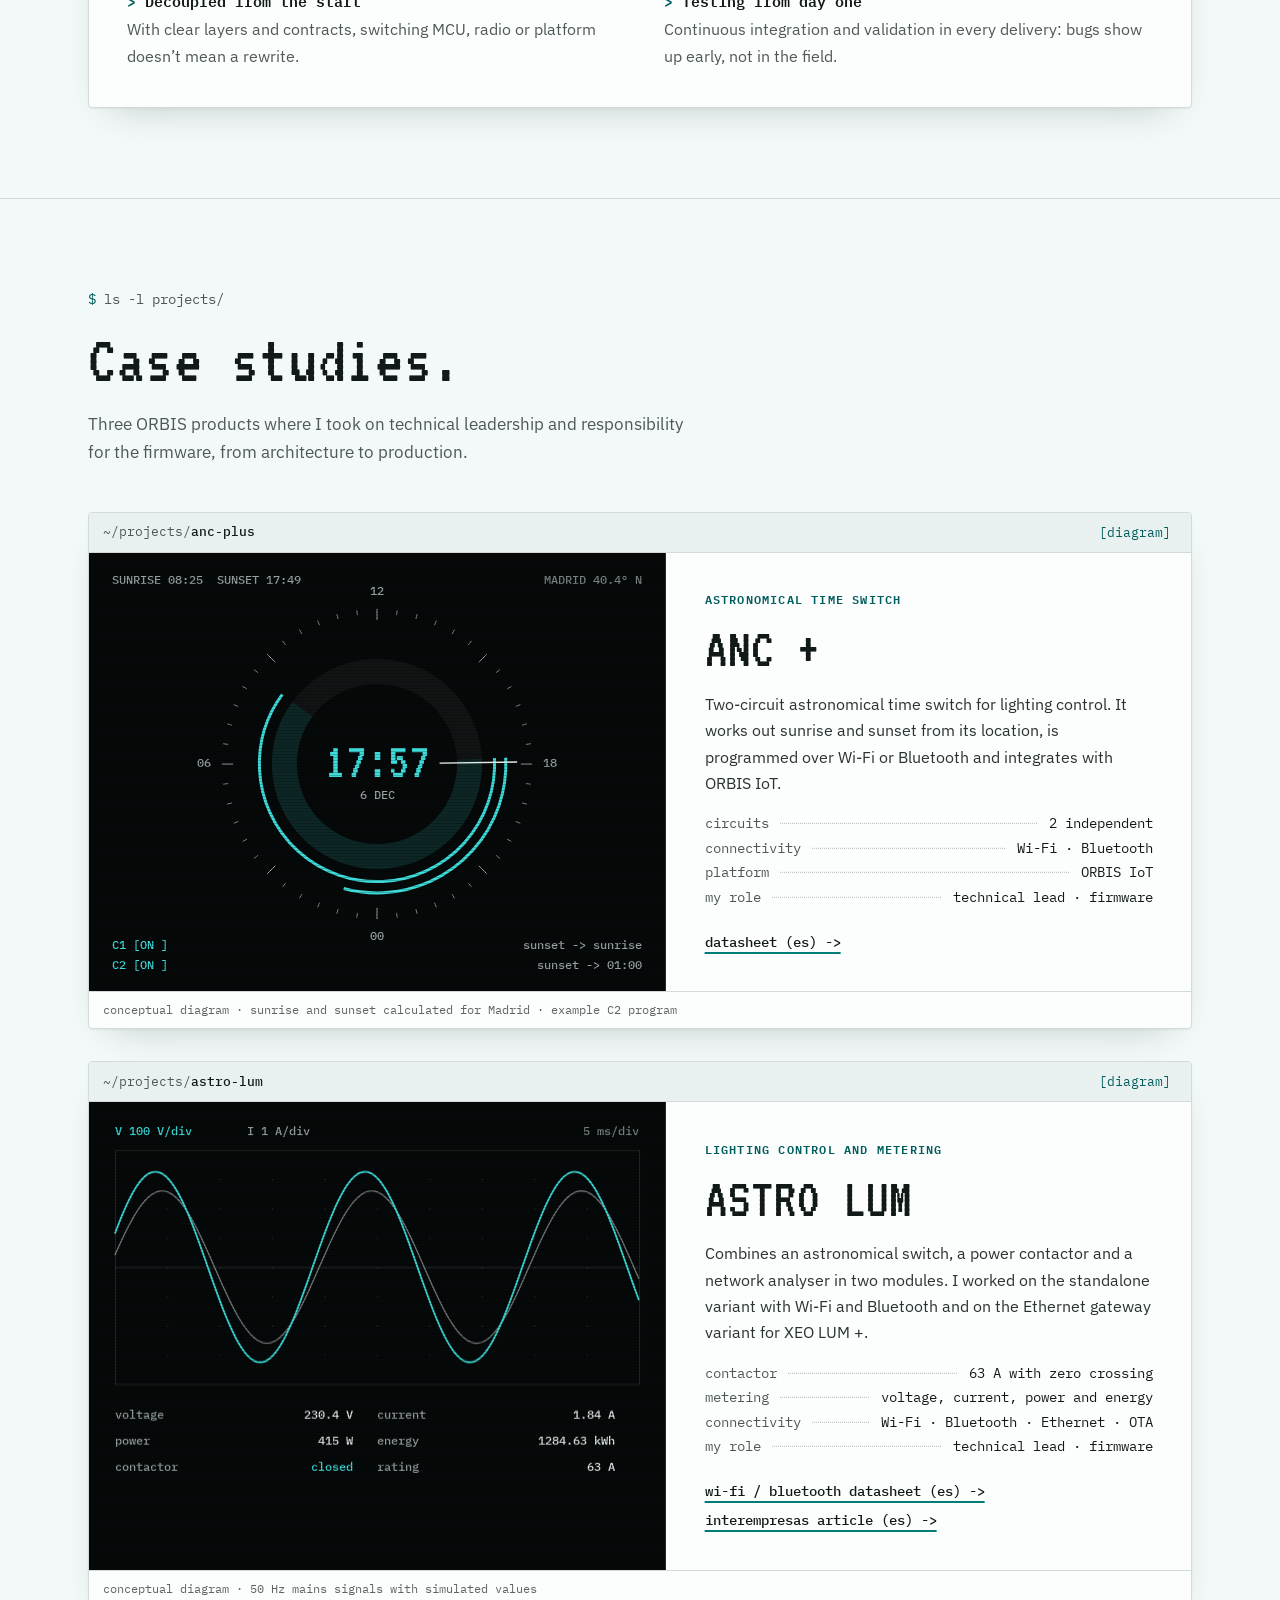
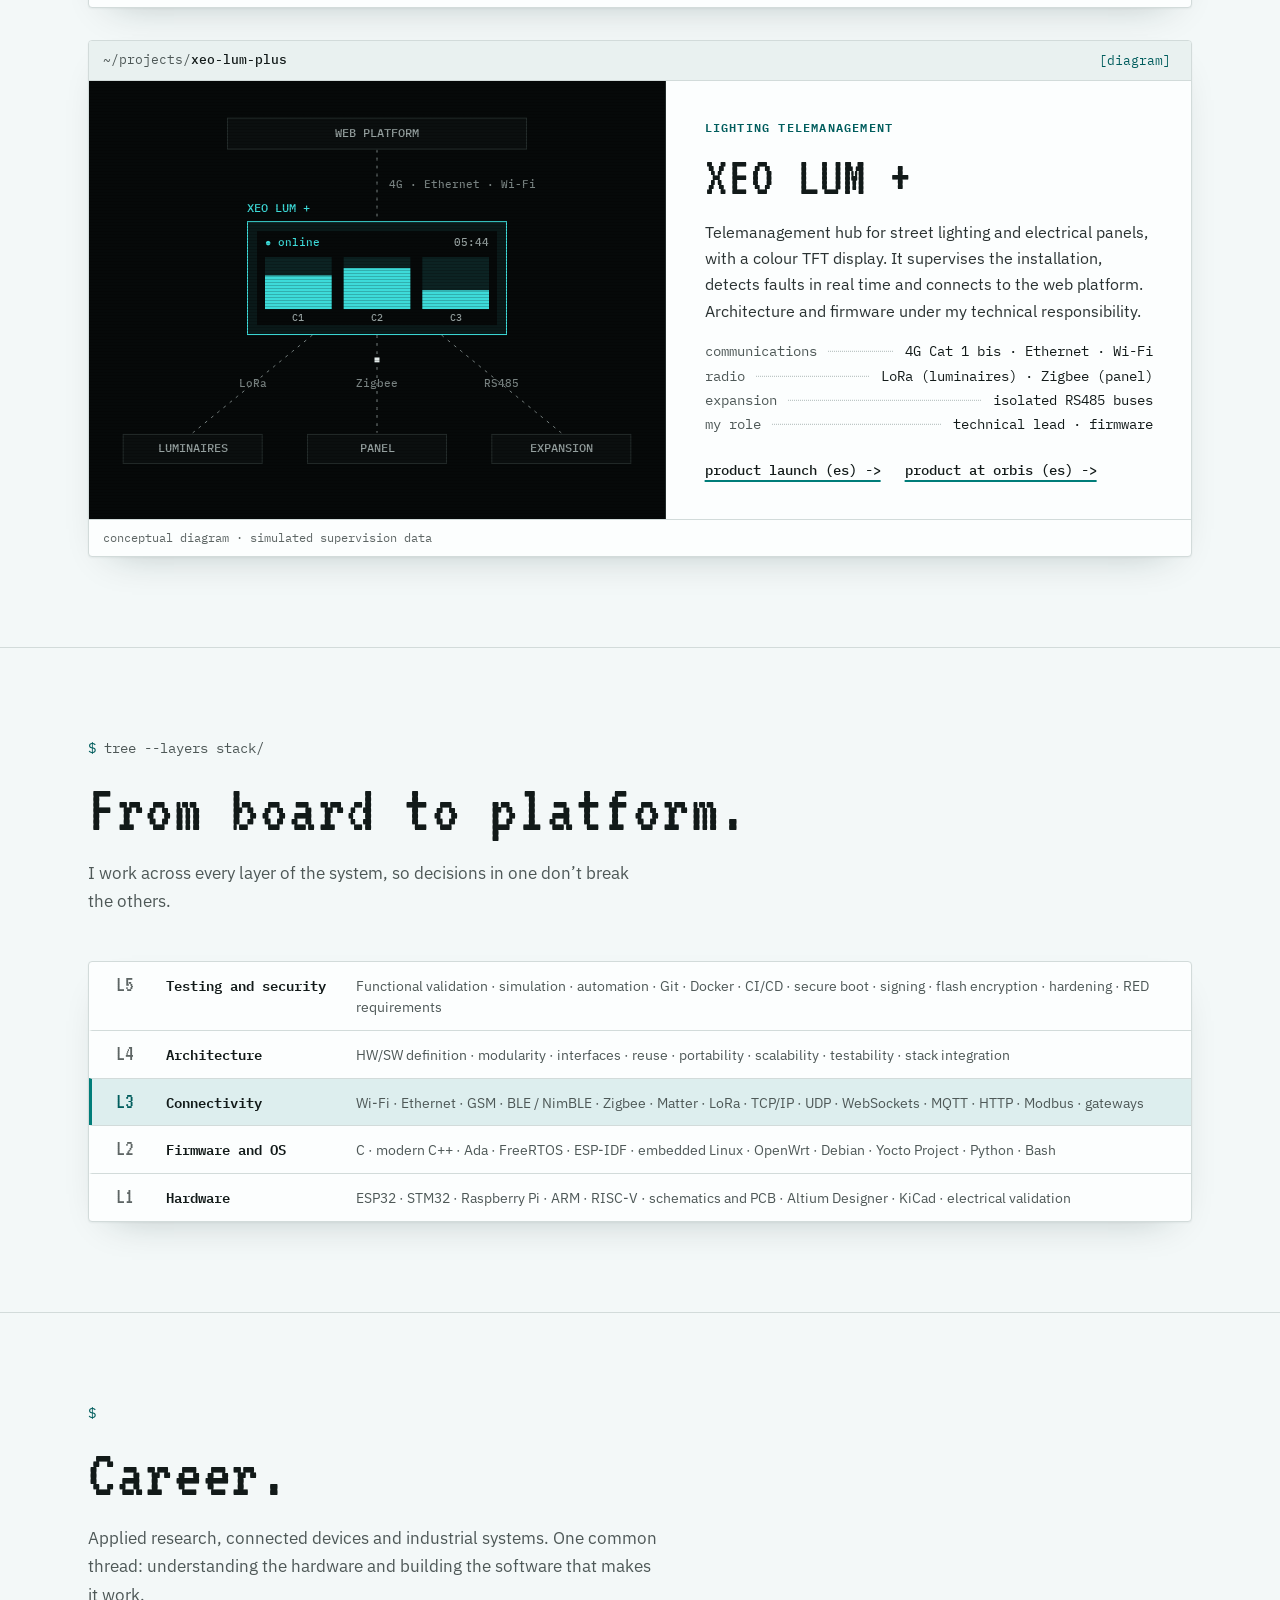
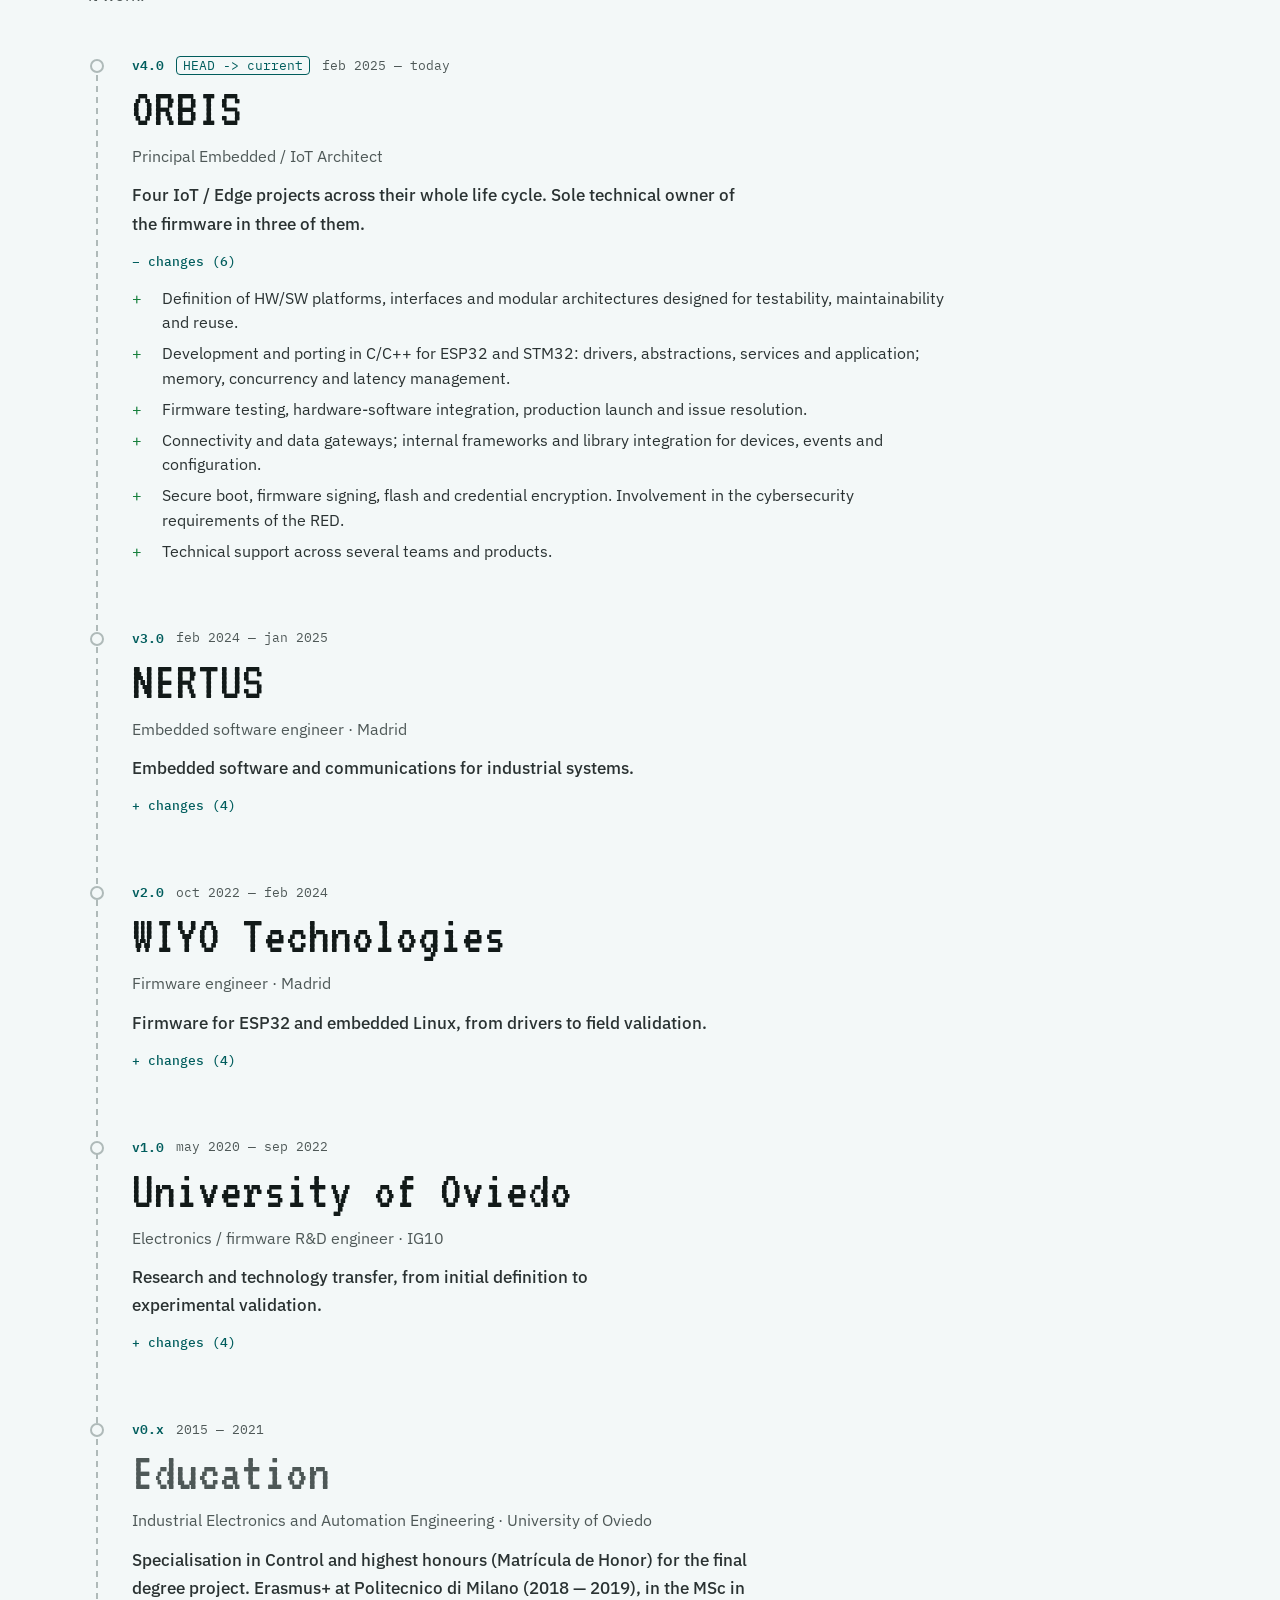
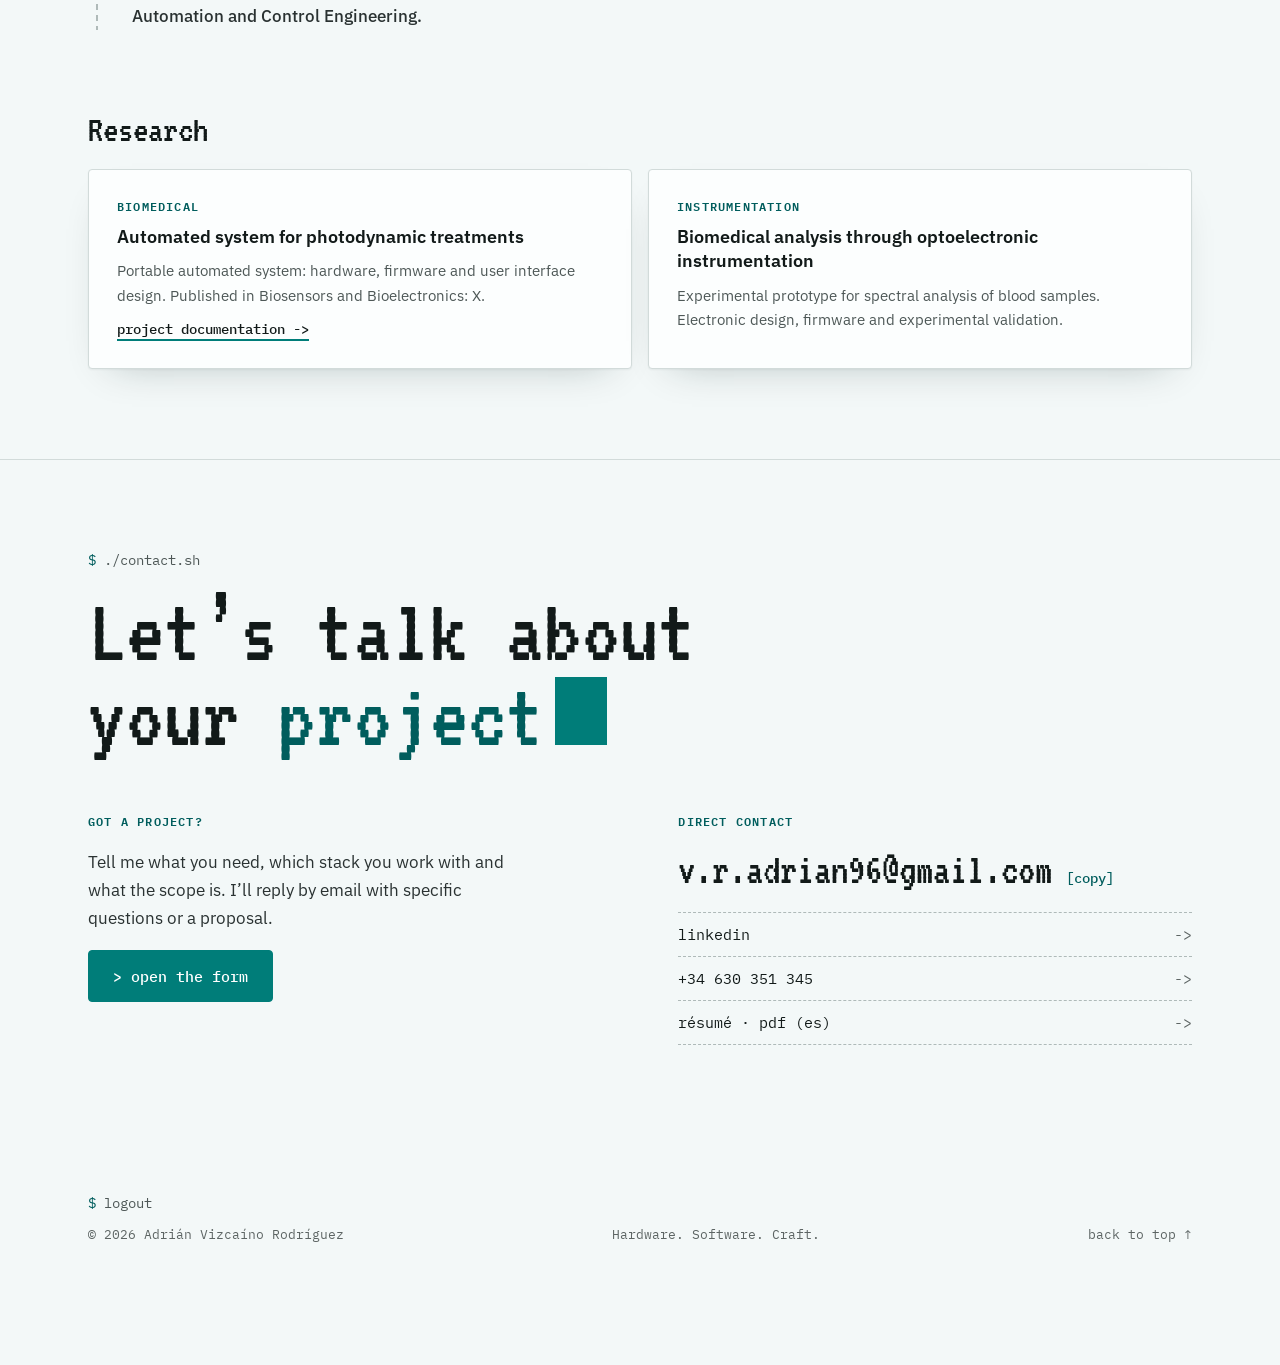
==== commit dc8e1d5c: "Organise the solutions around where the client's project is "¿En qué punto está tu proyecto?" replac" ====
--- a/Web-Portfolio/index.html
+++ b/Web-Portfolio/index.html
@@ -88,11 +88,11 @@
     <!-- ── SOLUCIONES ── -->
     <section class="section" id="soluciones" aria-labelledby="solutions-title">
       <div class="wrap">
-        <p class="cmd"><span class="ps1">$</span> <span data-type data-i18n="sol.cmd">adrian --soluciones</span></p>
+        <p class="cmd"><span class="ps1">$</span> <span data-type data-i18n="sol.cmd">git status</span></p>
         <div class="sol-intro">
           <header class="sec-head">
-            <h2 class="title" id="solutions-title" data-i18n="sol.title">Lo que resuelvo.</h2>
-            <p class="sec-lead" data-i18n="sol.lead">Cuatro momentos clave al desarrollar un producto conectado. Puedes contar conmigo en uno o en todos, para ganar velocidad sin perder fiabilidad.</p>
+            <h2 class="title" id="solutions-title" data-i18n="sol.title">¿En qué punto está tu proyecto?</h2>
+            <p class="sec-lead" data-i18n="sol.lead">Entro en el punto en el que esté: una idea, un producto que hay que migrar o uno al que le falta conectividad. Siempre con la misma base: arquitectura modular y pruebas desde el primer día.</p>
           </header>
           <div class="window bringup" role="img" data-i18n-attr="aria-label:bu.label" aria-label="Ejemplo de un bring-up: alimentación, depuración, bootloader, periféricos, radio, conexión con la plataforma y OTA verificados.">
             <div class="win-bar">
@@ -117,42 +117,59 @@
         </div>
         <ol class="solutions">
           <li class="solution" data-reveal>
-            <p class="sol-id">01 · bring-up</p>
-            <h3 data-i18n="sol.1.h">Tienes placa nueva y hay que hacerla arrancar.</h3>
-            <p data-i18n="sol.1.p">Pongo en marcha la placa: arranque, programación y depuración, drivers y periféricos validados. Tu equipo desarrolla sobre una base estable desde el principio.</p>
+            <p class="sol-id" data-i18n="sol.1.id">01 · desde cero</p>
+            <h3 data-i18n="sol.1.h">Empiezas de cero.</h3>
+            <p data-i18n="sol.1.p">Tienes una idea, un prototipo o una placa nueva sin arrancar. Hago el bring-up y monto una arquitectura modular desde el primer día, para que el producto crezca sin rehacer el firmware.</p>
+            <ul class="gets">
+              <li data-i18n="sol.1.g1">placa en marcha: arranque, depuración, drivers y periféricos</li>
+              <li data-i18n="sol.1.g2">firmware por capas, con HAL y servicios desacoplados</li>
+              <li data-i18n="sol.1.g3">pruebas y CI desde la primera entrega</li>
+            </ul>
             <div class="sol-foot">
-              <ul class="tags"><li>ESP32</li><li>STM32</li><li>RTOS</li><li>UART · I²C · SPI</li></ul>
-              <button class="sol-ask" type="button" data-open-brief data-brief-need="Bring-up de placa" data-i18n="sol.ask">&gt; pedir esto</button>
+              <button class="sol-ask" type="button" data-open-brief data-brief-need="Proyecto desde cero" data-i18n="sol.ask">&gt; cuéntame tu caso</button>
             </div>
           </li>
           <li class="solution" data-reveal>
-            <p class="sol-id" data-i18n="sol.2.id">02 · arquitectura</p>
-            <h3 data-i18n="sol.2.h">El firmware del prototipo no aguanta un producto.</h3>
-            <p data-i18n="sol.2.p">Diseño una arquitectura modular y desacoplada, con capas de abstracción, servicios y contratos claros entre módulos. Se prueba, se mantiene y se reutiliza entre productos.</p>
+            <p class="sol-id" data-i18n="sol.2.id">02 · migración</p>
+            <h3 data-i18n="sol.2.h">Tu plataforma se queda corta.</h3>
+            <p data-i18n="sol.2.p">El producto funciona, pero hay que cambiar de RTOS, de microcontrolador o de SDK; por ejemplo, de FreeRTOS a Zephyr. Primero fijo con pruebas lo que hace hoy y después migro capa a capa, sin perder funciones por el camino.</p>
+            <ul class="gets">
+              <li data-i18n="sol.2.g1">pruebas que fijan el comportamiento actual</li>
+              <li data-i18n="sol.2.g2">migración por capas, verificada en cada paso</li>
+              <li data-i18n="sol.2.g3">código más portable para el próximo cambio</li>
+            </ul>
             <div class="sol-foot">
-              <ul class="tags"><li data-i18n="tag.cpp">C / C++ moderno</li><li>HAL</li><li data-i18n="tag.services">servicios</li><li data-i18n="tag.portability">portabilidad</li></ul>
-              <button class="sol-ask" type="button" data-open-brief data-brief-need="Arquitectura de firmware" data-i18n="sol.ask">&gt; pedir esto</button>
+              <button class="sol-ask" type="button" data-open-brief data-brief-need="Migración de plataforma" data-i18n="sol.ask">&gt; cuéntame tu caso</button>
             </div>
           </li>
           <li class="solution" data-reveal>
-            <p class="sol-id" data-i18n="sol.3.id">03 · integración</p>
-            <h3 data-i18n="sol.3.h">El dispositivo tiene que hablar con tu plataforma.</h3>
-            <p data-i18n="sol.3.p">Integro los stacks de comunicación y los protocolos que necesites y conecto el equipo con tu nube, tu app o tus sistemas industriales.</p>
+            <p class="sol-id" data-i18n="sol.3.id">03 · ampliación</p>
+            <h3 data-i18n="sol.3.h">Ya hay base, pero le falta conectividad.</h3>
+            <p data-i18n="sol.3.p">Añado lo que falta a un firmware que ya existe: Bluetooth, MQTT, conexión con tu nube o actualizaciones OTA. Lo integro en tu arquitectura sin reescribirla y lo dejo probado de punta a punta.</p>
+            <ul class="gets">
+              <li data-i18n="sol.3.g1">BLE y MQTT integrados en tu firmware</li>
+              <li data-i18n="sol.3.g2">conexión con tu nube, tu app o tus sistemas</li>
+              <li data-i18n="sol.3.g3">validación del dispositivo a la nube</li>
+            </ul>
             <div class="sol-foot">
-              <ul class="tags"><li>Wi-Fi · BLE</li><li>Ethernet · 4G</li><li>LoRa · Zigbee · Matter</li><li>MQTT · HTTP · Modbus</li></ul>
-              <button class="sol-ask" type="button" data-open-brief data-brief-need="Integración con plataforma" data-i18n="sol.ask">&gt; pedir esto</button>
+              <button class="sol-ask" type="button" data-open-brief data-brief-need="Añadir conectividad" data-i18n="sol.ask">&gt; cuéntame tu caso</button>
             </div>
           </li>
           <li class="solution" data-reveal>
             <p class="sol-id" data-i18n="sol.4.id">04 · producción</p>
-            <h3 data-i18n="sol.4.h">Vas a fabricar y necesitas que no falle en campo.</h3>
-            <p data-i18n="sol.4.p">Pruebas automatizadas, actualizaciones OTA, secure boot, firmado y cifrado, y soporte a los requisitos de la directiva RED para salir al mercado con garantías.</p>
+            <h3 data-i18n="sol.4.h">Vas a fabricar y no puede fallar en campo.</h3>
+            <p data-i18n="sol.4.p">Preparo el firmware para salir al mercado con garantías y para poder mantenerlo una vez instalado.</p>
+            <ul class="gets">
+              <li data-i18n="sol.4.g1">pruebas automatizadas y CI</li>
+              <li data-i18n="sol.4.g2">OTA, secure boot, firmado y cifrado de flash</li>
+              <li data-i18n="sol.4.g3">soporte a los requisitos de la directiva RED</li>
+            </ul>
             <div class="sol-foot">
-              <ul class="tags"><li>CI/CD</li><li>OTA</li><li>secure boot</li><li>RED</li></ul>
-              <button class="sol-ask" type="button" data-open-brief data-brief-need="Producción y fiabilidad" data-i18n="sol.ask">&gt; pedir esto</button>
+              <button class="sol-ask" type="button" data-open-brief data-brief-need="Preparar la producción" data-i18n="sol.ask">&gt; cuéntame tu caso</button>
             </div>
           </li>
         </ol>
+        <p class="sol-note"><span data-i18n="sol.note">En los cuatro casos, cada entrega llega con su forma de probarla: apps móviles para validar BLE y MQTT, simulación y pruebas automáticas en CI.</span> <a href="#proceso" data-i18n="sol.note.link">ver cómo lo pruebo -&gt;</a></p>
         <p class="also" data-i18n="sol.also"><span>También</span>Linux embebido con Yocto, OpenWrt o Debian · esquemáticos y PCB · auditoría y rescate de un firmware existente.</p>
       </div>
     </section>
@@ -447,10 +464,11 @@
       <fieldset>
         <legend data-i18n="form.l2">02 · qué necesitas</legend>
         <div class="choices">
-          <label class="choice"><input type="checkbox" name="tipo" value="Bring-up de placa"><span data-i18n="form.t.bringup">bring-up de placa</span></label>
-          <label class="choice"><input type="checkbox" name="tipo" value="Arquitectura de firmware"><span data-i18n="form.t.arch">arquitectura de firmware</span></label>
-          <label class="choice"><input type="checkbox" name="tipo" value="Integración con plataforma"><span data-i18n="form.t.integration">integración con plataforma</span></label>
-          <label class="choice"><input type="checkbox" name="tipo" value="Producción y fiabilidad"><span data-i18n="form.t.production">producción y fiabilidad</span></label>
+          <label class="choice"><input type="checkbox" name="tipo" value="Proyecto desde cero"><span data-i18n="form.t.scratch">proyecto desde cero</span></label>
+          <label class="choice"><input type="checkbox" name="tipo" value="Migración de plataforma"><span data-i18n="form.t.migration">migración de plataforma</span></label>
+          <label class="choice"><input type="checkbox" name="tipo" value="Añadir conectividad"><span data-i18n="form.t.connectivity">añadir conectividad</span></label>
+          <label class="choice"><input type="checkbox" name="tipo" value="Preparar la producción"><span data-i18n="form.t.production">preparar la producción</span></label>
+          <label class="choice"><input type="checkbox" name="tipo" value="Entorno de pruebas"><span data-i18n="form.t.testing">entorno de pruebas</span></label>
           <label class="choice"><input type="checkbox" name="tipo" value="Linux embebido"><span data-i18n="form.t.linux">linux embebido</span></label>
           <label class="choice"><input type="checkbox" name="tipo" value="Hardware / PCB"><span>hardware / pcb</span></label>
           <label class="choice"><input type="checkbox" name="tipo" value="Auditoría de un firmware existente"><span data-i18n="form.t.audit">auditoría de firmware</span></label>
--- a/Web-Portfolio/styles.css
+++ b/Web-Portfolio/styles.css
@@ -246,9 +246,14 @@
 .sol-id{color:var(--accent-ink);font:600 12px/1.4 var(--mono);letter-spacing:.1em;text-transform:uppercase}
 .solution h3{font:400 clamp(30px,2.5vw,38px)/1.02 var(--display);color:var(--fg);text-wrap:balance}
 .solution>p:not(.sol-id){color:var(--text);font-size:16px}
+.gets{display:grid;gap:6px;color:var(--muted);font:400 14px/1.5 var(--mono)}
+.gets li{display:grid;grid-template-columns:auto minmax(0,1fr);column-gap:1ch}
+.gets li::before{content:"+";color:var(--accent-ink)}
 .sol-foot{display:flex;flex-direction:column;align-items:flex-start;gap:14px;margin-top:auto;padding-top:6px}
 .sol-ask{color:var(--accent-ink);font:500 13px/1.5 var(--mono);white-space:nowrap;text-decoration:underline;text-decoration-color:transparent;text-underline-offset:4px;transition:text-decoration-color .2s}
 .sol-ask:hover{text-decoration-color:currentColor}
+.sol-note{margin-top:16px;padding:16px 20px;border:1px solid var(--line);border-left:3px solid var(--accent);border-radius:var(--radius);background:var(--surface);color:var(--text);font-size:16px;text-wrap:pretty}
+.sol-note a{color:var(--accent-ink);font:500 14px var(--mono);white-space:nowrap;text-underline-offset:4px}
 .also{display:flex;flex-wrap:wrap;gap:6px 14px;margin-top:24px;color:var(--muted);font-size:15px}
 .also span{color:var(--accent-ink);font:600 12px/2 var(--mono);letter-spacing:.1em;text-transform:uppercase}
 
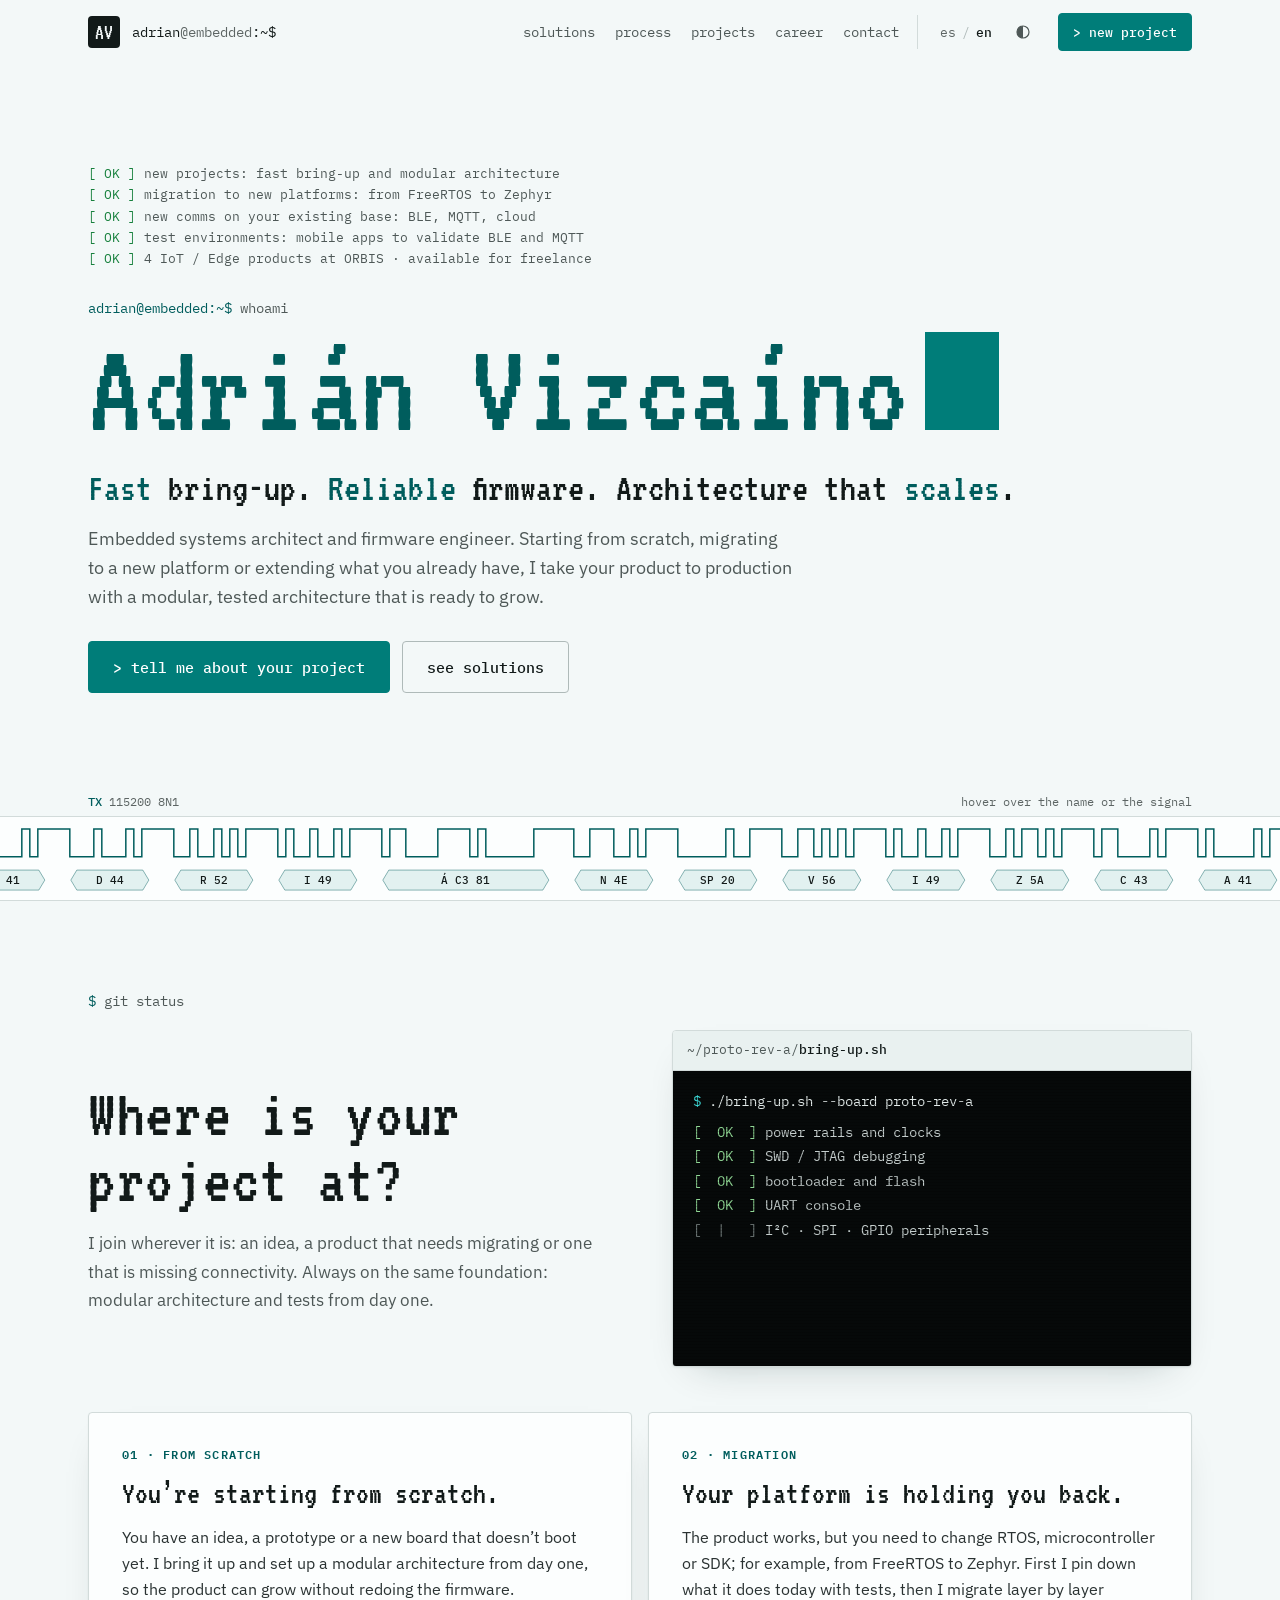
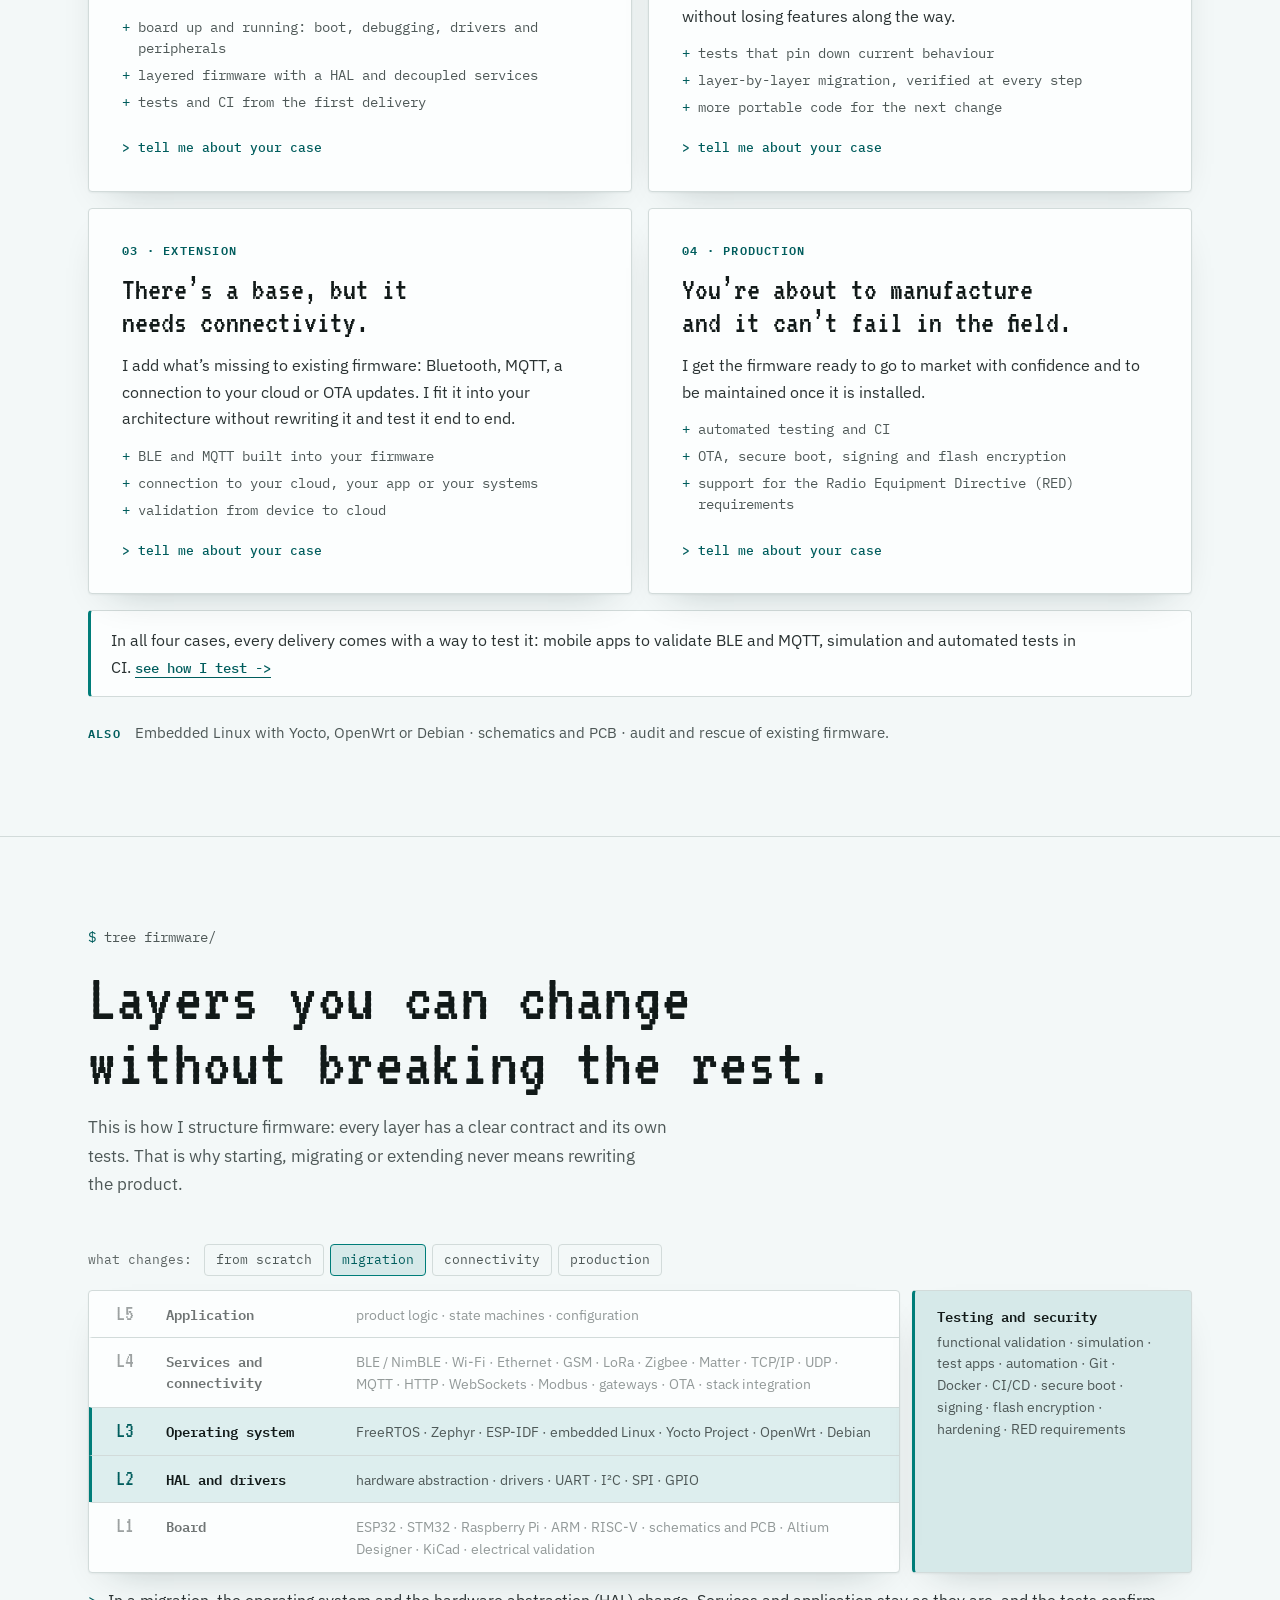
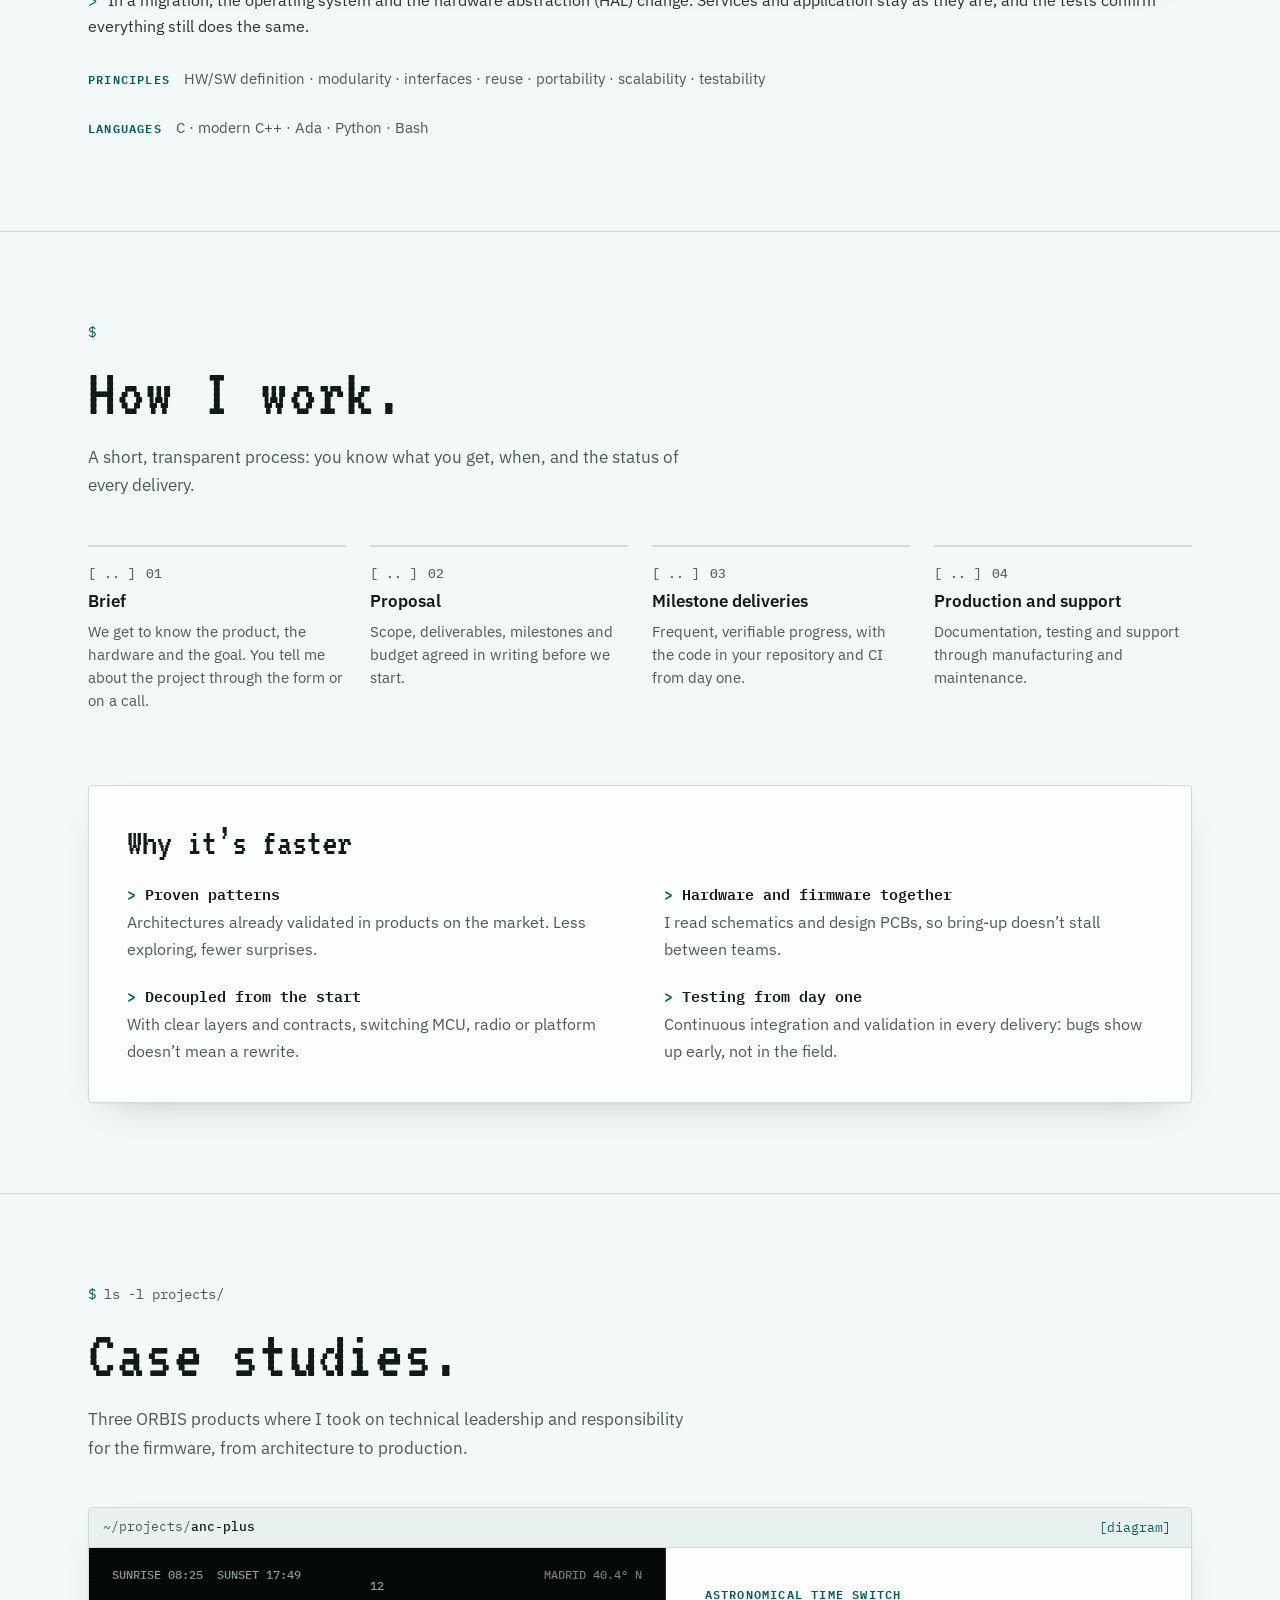
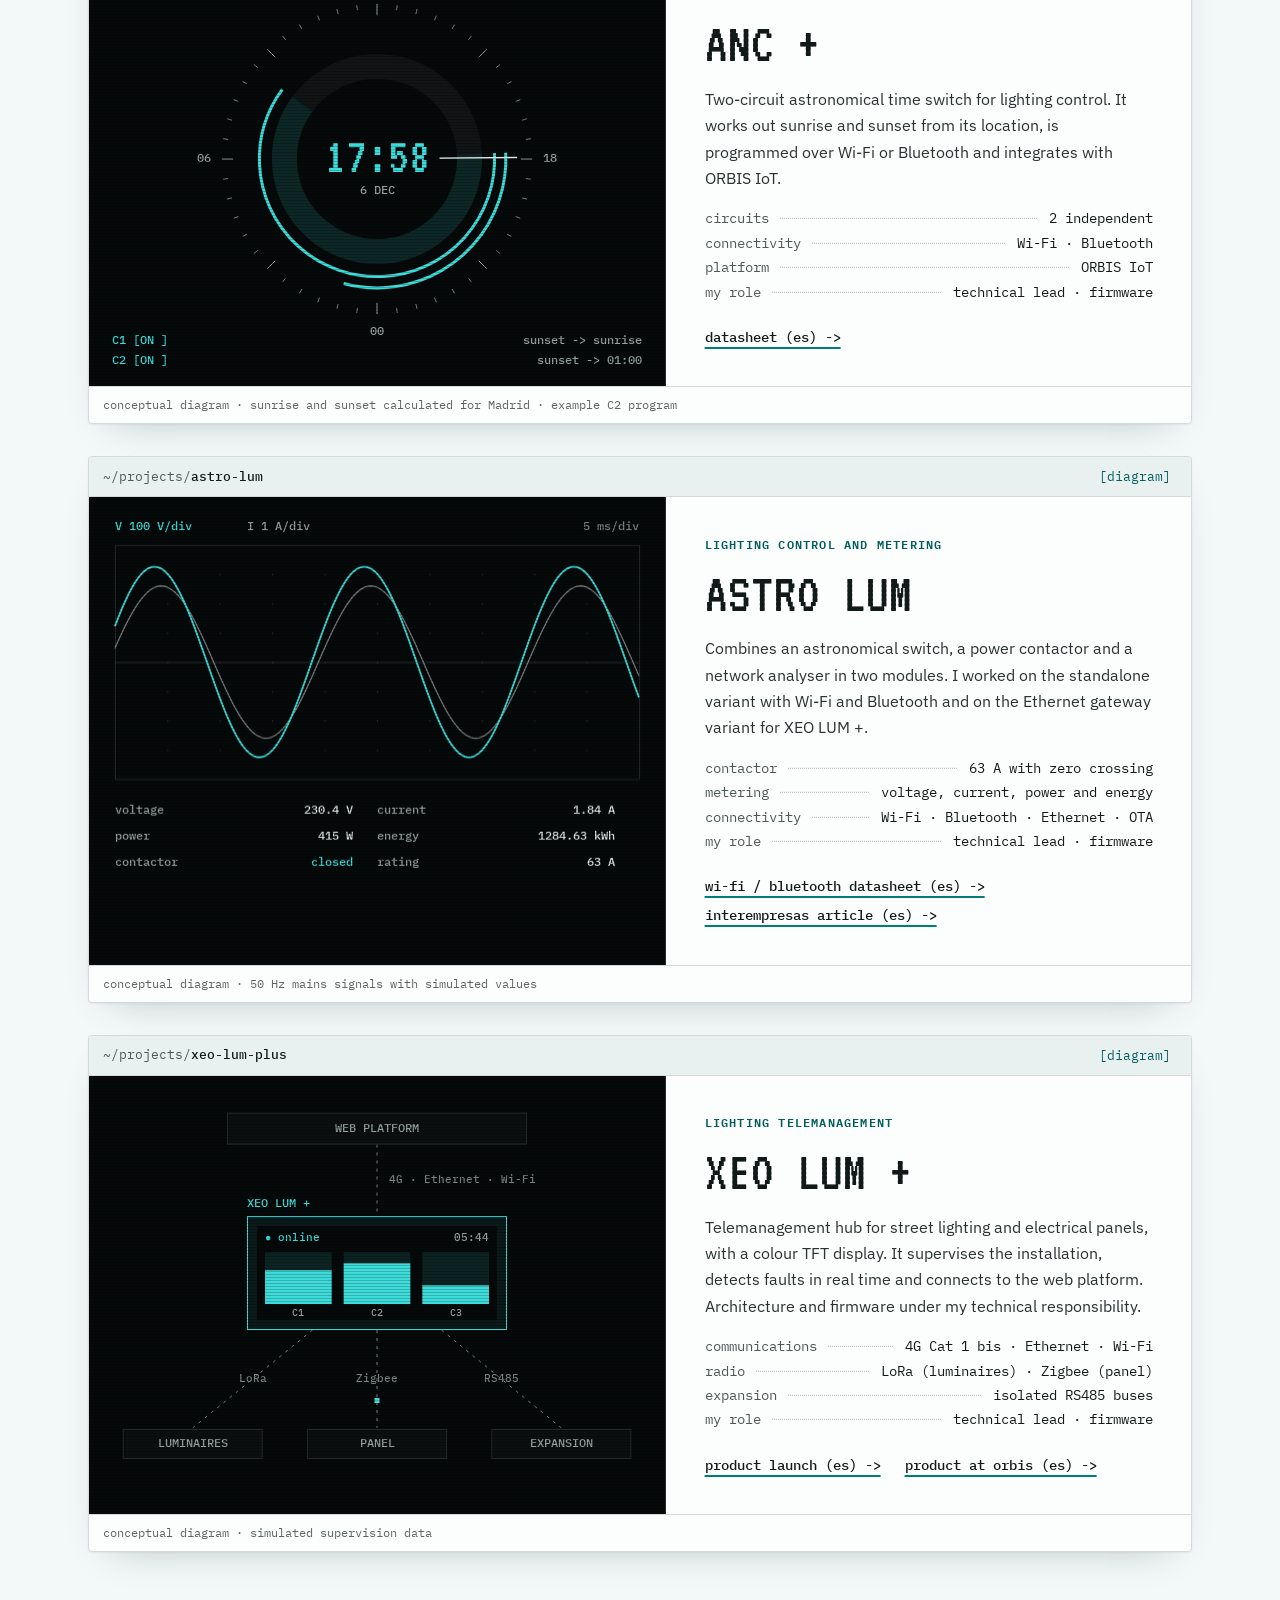
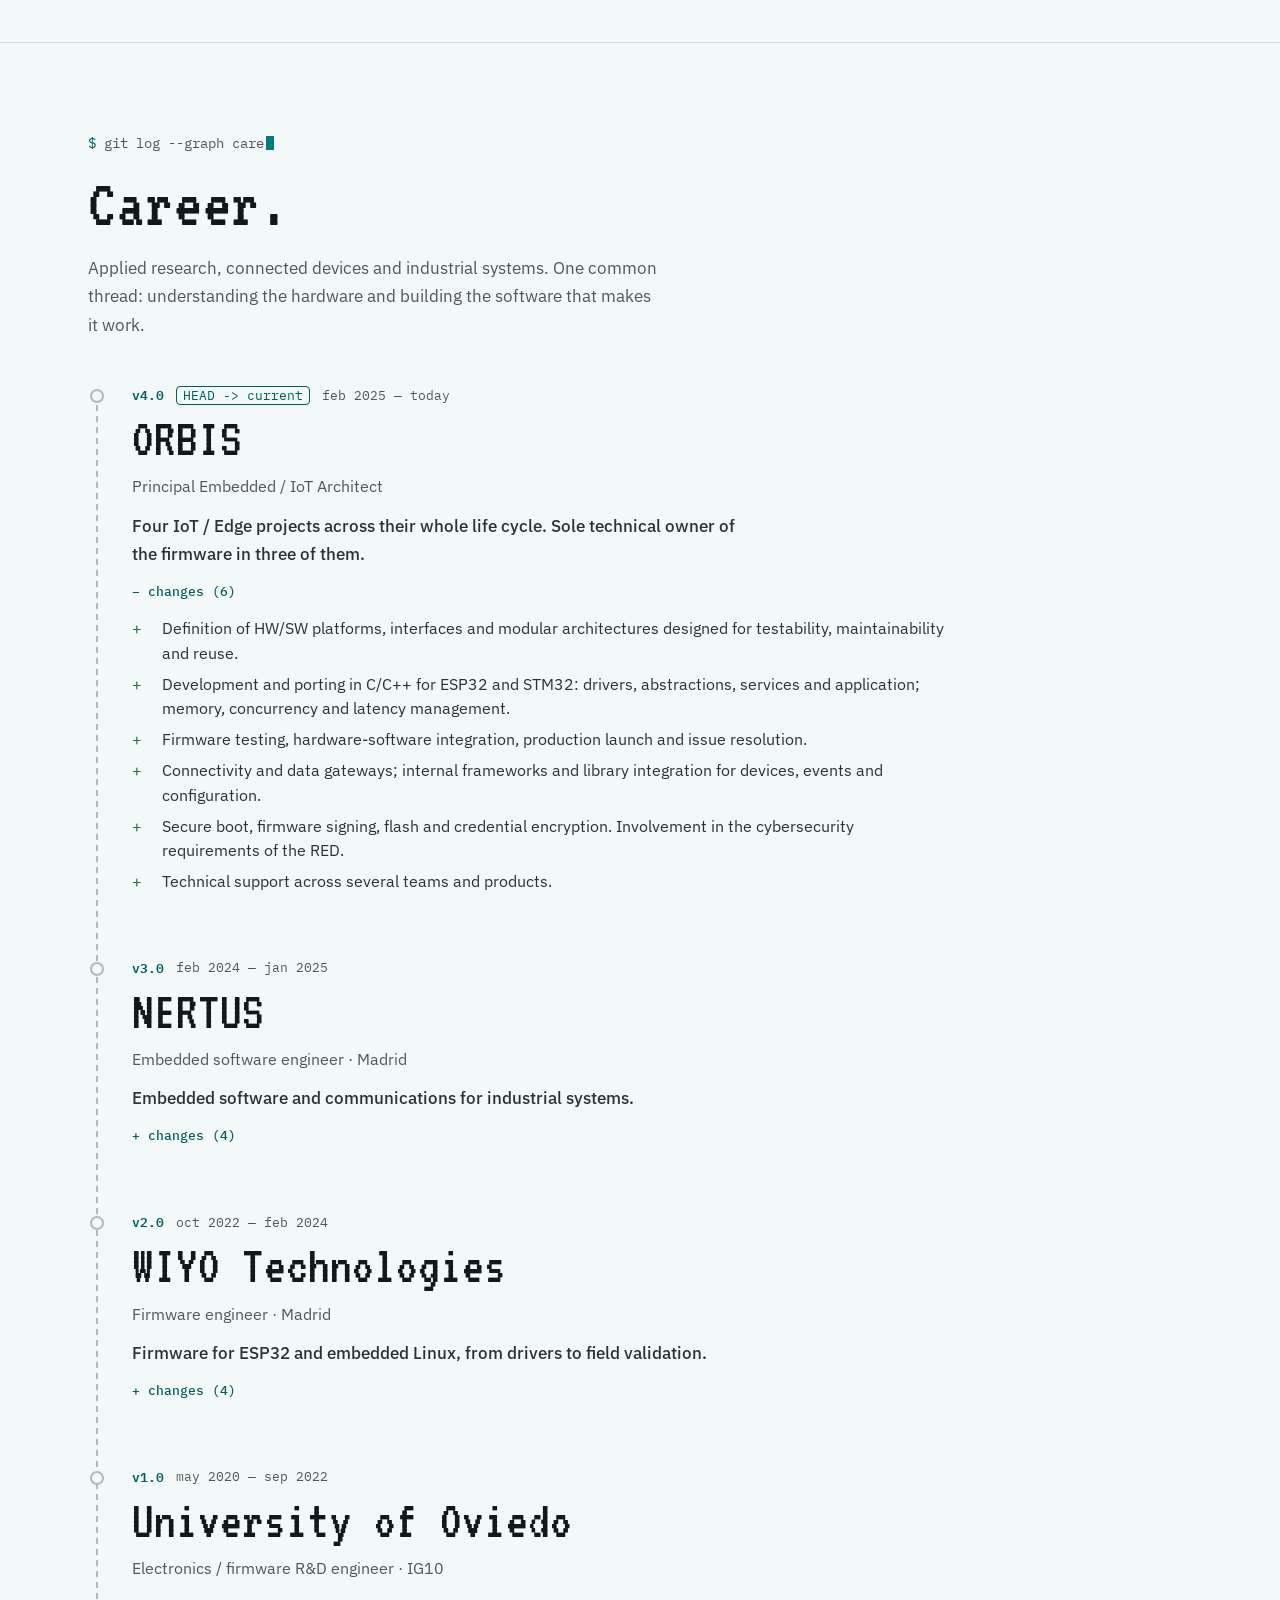
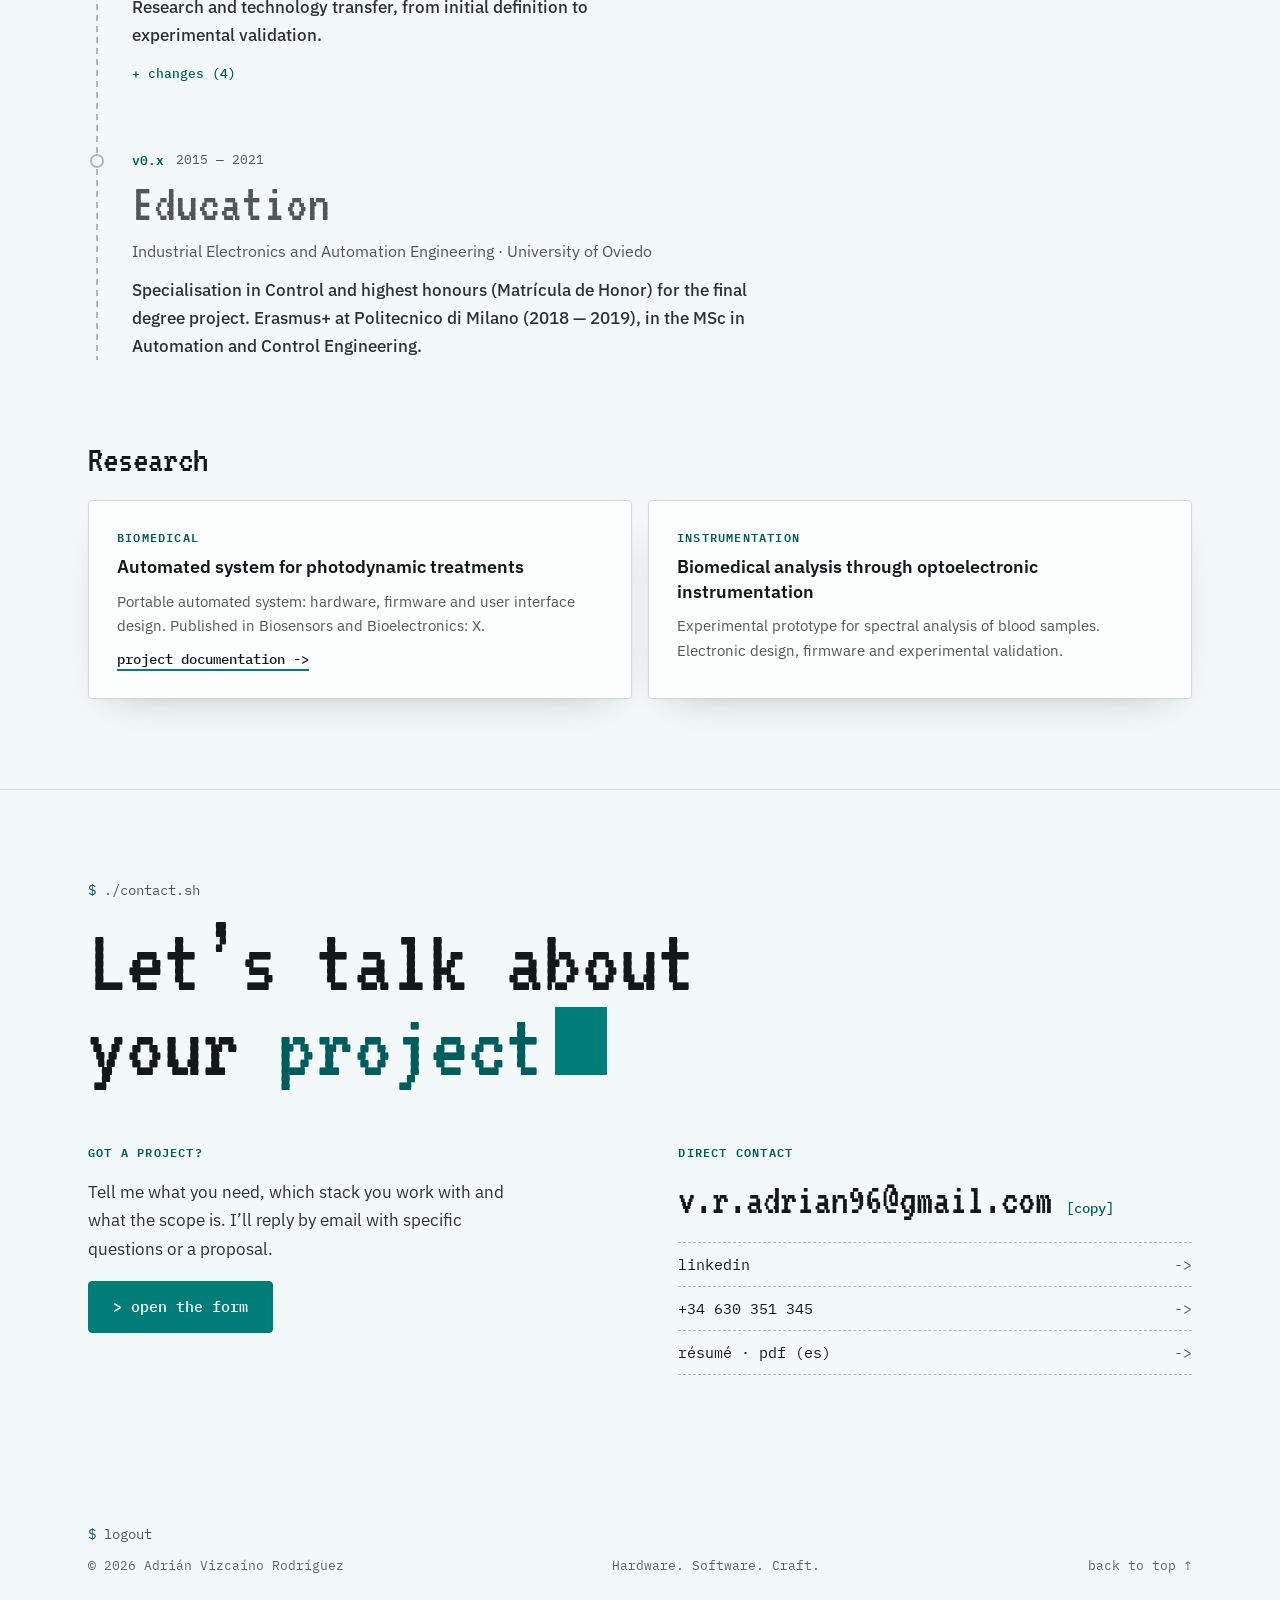
==== commit 2f8ac556: "Replace Stack with an architecture diagram that shows what each case touches "Capas que se cambian s" ====
--- a/Web-Portfolio/index.html
+++ b/Web-Portfolio/index.html
@@ -174,6 +174,42 @@
       </div>
     </section>
 
+    <!-- ── ARQUITECTURA ── -->
+    <section class="section" id="arquitectura" aria-labelledby="arch-title">
+      <div class="wrap">
+        <p class="cmd"><span class="ps1">$</span> <span data-type data-i18n="arch.cmd">tree firmware/</span></p>
+        <header class="sec-head">
+          <h2 class="title" id="arch-title" data-i18n="arch.title">Capas que se cambian sin romper el resto.</h2>
+          <p class="sec-lead" data-i18n="arch.lead">Así organizo el firmware: cada capa tiene un contrato claro y sus propias pruebas. Por eso empezar, migrar o ampliar no obliga a reescribir el producto.</p>
+        </header>
+        <div class="arch" data-arch>
+          <div class="arch-cases" role="group" data-i18n-attr="aria-label:arch.cases" aria-label="Qué capas se tocan en cada caso">
+            <span class="arch-q" aria-hidden="true" data-i18n="arch.q">qué se toca:</span>
+            <button type="button" data-case="cero" aria-pressed="false" data-i18n="arch.c1">desde cero</button>
+            <button type="button" data-case="migracion" aria-pressed="true" data-i18n="arch.c2">migración</button>
+            <button type="button" data-case="conectividad" aria-pressed="false" data-i18n="arch.c3">conectividad</button>
+            <button type="button" data-case="produccion" aria-pressed="false" data-i18n="arch.c4">producción</button>
+          </div>
+          <div class="arch-body">
+            <ol class="layers" reversed>
+              <li class="layer" data-touch="cero"><span class="layer-id">L5</span><h3 data-i18n="arch.l5">Aplicación</h3><p data-i18n="arch.l5.p">lógica del producto&nbsp;· máquinas de estados&nbsp;· configuración</p></li>
+              <li class="layer" data-touch="cero conectividad produccion"><span class="layer-id">L4</span><h3 data-i18n="arch.l4">Servicios y conectividad</h3><p data-i18n="arch.l4.p">BLE / NimBLE&nbsp;· Wi-Fi&nbsp;· Ethernet&nbsp;· GSM&nbsp;· LoRa&nbsp;· Zigbee&nbsp;· Matter&nbsp;· TCP/IP&nbsp;· UDP&nbsp;· MQTT&nbsp;· HTTP&nbsp;· WebSockets&nbsp;· Modbus&nbsp;· pasarelas&nbsp;· OTA&nbsp;· integración de stacks</p></li>
+              <li class="layer" data-touch="cero migracion"><span class="layer-id">L3</span><h3 data-i18n="arch.l3">Sistema operativo</h3><p data-i18n="arch.l3.p">FreeRTOS&nbsp;· Zephyr&nbsp;· ESP-IDF&nbsp;· Linux embebido&nbsp;· Yocto Project&nbsp;· OpenWrt&nbsp;· Debian</p></li>
+              <li class="layer" data-touch="cero migracion"><span class="layer-id">L2</span><h3 data-i18n="arch.l2">HAL y drivers</h3><p data-i18n="arch.l2.p">abstracción del hardware&nbsp;· drivers&nbsp;· UART&nbsp;· I²C&nbsp;· SPI&nbsp;· GPIO</p></li>
+              <li class="layer" data-touch="cero"><span class="layer-id">L1</span><h3 data-i18n="arch.l1">Placa</h3><p data-i18n="arch.l1.p">ESP32&nbsp;· STM32&nbsp;· Raspberry Pi&nbsp;· ARM&nbsp;· RISC-V&nbsp;· esquemáticos y PCB&nbsp;· Altium Designer&nbsp;· KiCad&nbsp;· validación eléctrica</p></li>
+            </ol>
+            <div class="arch-side" data-touch="cero migracion conectividad produccion">
+              <h3 data-i18n="arch.side">Pruebas y seguridad</h3>
+              <p data-i18n="arch.side.p">validación funcional&nbsp;· simulación&nbsp;· apps de prueba&nbsp;· automatización&nbsp;· Git&nbsp;· Docker&nbsp;· CI/CD&nbsp;· secure boot&nbsp;· firmado&nbsp;· cifrado de flash&nbsp;· hardening&nbsp;· requisitos RED</p>
+            </div>
+          </div>
+          <p class="arch-caption" data-arch-caption aria-live="polite"></p>
+        </div>
+        <p class="also" data-i18n="arch.principles"><span>Principios</span>definición HW/SW&nbsp;· modularidad&nbsp;· interfaces&nbsp;· reutilización&nbsp;· portabilidad&nbsp;· escalabilidad&nbsp;· testabilidad</p>
+        <p class="also" data-i18n="arch.langs"><span>Lenguajes</span>C&nbsp;· C++ moderno&nbsp;· Ada&nbsp;· Python&nbsp;· Bash</p>
+      </div>
+    </section>
+
     <!-- ── PROCESO ── -->
     <section class="section" id="proceso" aria-labelledby="process-title">
       <div class="wrap">
@@ -284,24 +320,6 @@
           </div>
           <p class="win-note" data-note>esquema conceptual · datos de supervisión simulados</p>
         </article>
-      </div>
-    </section>
-
-    <!-- ── STACK ── -->
-    <section class="section" id="stack" aria-labelledby="stack-title">
-      <div class="wrap">
-        <p class="cmd"><span class="ps1">$</span> <span data-type data-i18n="stack.cmd">tree --capas stack/</span></p>
-        <header class="sec-head">
-          <h2 class="title" id="stack-title" data-i18n="stack.title">De la placa a la plataforma.</h2>
-          <p class="sec-lead" data-i18n="stack.lead">Trabajo en todas las capas del sistema, así que las decisiones de una no rompen las demás.</p>
-        </header>
-        <ol class="layers" reversed>
-          <li class="layer" data-layer><span class="layer-id">L5</span><h3 data-i18n="layer.5">Pruebas y seguridad</h3><p data-i18n="layer.5.p">Validación funcional&nbsp;· simulación&nbsp;· automatización&nbsp;· Git&nbsp;· Docker&nbsp;· CI/CD&nbsp;· secure boot&nbsp;· firmado&nbsp;· cifrado de flash&nbsp;· hardening&nbsp;· requisitos RED</p></li>
-          <li class="layer" data-layer><span class="layer-id">L4</span><h3 data-i18n="layer.4">Arquitectura</h3><p data-i18n="layer.4.p">Definición HW/SW&nbsp;· modularidad&nbsp;· interfaces&nbsp;· reutilización&nbsp;· portabilidad&nbsp;· escalabilidad&nbsp;· testabilidad&nbsp;· integración de stacks</p></li>
-          <li class="layer" data-layer><span class="layer-id">L3</span><h3 data-i18n="layer.3">Conectividad</h3><p data-i18n="layer.3.p">Wi-Fi&nbsp;· Ethernet&nbsp;· GSM&nbsp;· BLE / NimBLE&nbsp;· Zigbee&nbsp;· Matter&nbsp;· LoRa&nbsp;· TCP/IP&nbsp;· UDP&nbsp;· WebSockets&nbsp;· MQTT&nbsp;· HTTP&nbsp;· Modbus&nbsp;· pasarelas</p></li>
-          <li class="layer" data-layer><span class="layer-id">L2</span><h3 data-i18n="layer.2">Firmware y SO</h3><p data-i18n="layer.2.p">C&nbsp;· C++ moderno&nbsp;· Ada&nbsp;· FreeRTOS&nbsp;· ESP-IDF&nbsp;· Linux embebido&nbsp;· OpenWrt&nbsp;· Debian&nbsp;· Yocto Project&nbsp;· Python&nbsp;· Bash</p></li>
-          <li class="layer" data-layer><span class="layer-id">L1</span><h3>Hardware</h3><p data-i18n="layer.1.p">ESP32&nbsp;· STM32&nbsp;· Raspberry Pi&nbsp;· ARM&nbsp;· RISC-V&nbsp;· esquemáticos y PCB&nbsp;· Altium Designer&nbsp;· KiCad&nbsp;· validación eléctrica</p></li>
-        </ol>
       </div>
     </section>
 
--- a/Web-Portfolio/styles.css
+++ b/Web-Portfolio/styles.css
@@ -301,15 +301,29 @@
 .video-facade:hover span{background:var(--accent);color:var(--on-accent)}
 .pane iframe{width:100%;height:100%;border:0}
 
-/* Stack */
+/* Arquitectura: capas del firmware y qué se toca en cada caso */
+.arch-cases{display:flex;flex-wrap:wrap;align-items:center;gap:8px 6px;margin-bottom:14px;font:400 13px/1.4 var(--mono)}
+.arch-q{margin-right:6px;color:var(--dim)}
+.arch-cases button{padding:6px 11px;border:1px solid var(--line);border-radius:var(--radius);color:var(--muted);transition:color .15s,border-color .15s,background-color .15s}
+.arch-cases button:hover{border-color:var(--line-strong);color:var(--fg)}
+.arch-cases button[aria-pressed="true"]{border-color:var(--accent);background:var(--accent-soft);color:var(--accent-ink);cursor:default}
+.arch-body{display:grid;grid-template-columns:minmax(0,1fr) minmax(220px,280px);gap:12px}
+.arch-side{display:flex;flex-direction:column;gap:6px;padding:14px clamp(16px,2.2vw,22px);border:1px solid var(--line);border-left:3px solid transparent;border-radius:var(--radius);background:var(--surface);box-shadow:var(--shadow);transition:background-color .3s,border-color .3s}
+.arch-side h3{color:var(--fg);font:600 14px/1.5 var(--mono)}
+.arch-side p{color:var(--muted);font-size:14px;line-height:1.55}
+.arch-caption{min-height:3.1em;margin:14px 0 28px;color:var(--text);font-size:16px;text-wrap:pretty}
+.arch-caption::before{content:"> ";color:var(--accent-ink);font-family:var(--mono)}
+.no-js .arch-cases,.no-js .arch-caption{display:none}
 .layers{border:1px solid var(--line);border-radius:var(--radius);background:var(--surface);box-shadow:var(--shadow);overflow:hidden}
 .layer{display:grid;grid-template-columns:3ch 17ch minmax(0,1fr);align-items:baseline;gap:2px 20px;padding:11px clamp(16px,2.2vw,24px);border-top:1px solid var(--line);border-left:3px solid transparent;transition:background-color .3s,border-color .3s}
 .layer:first-child{border-top:0}
 .layer-id{font:400 22px/1 var(--display);color:var(--dim);transition:color .3s}
 .layer h3{color:var(--fg);font:600 14px/1.5 var(--mono)}
 .layer p{color:var(--muted);font-size:14px;line-height:1.55}
-.layer.is-active{border-left-color:var(--accent);background:var(--accent-soft)}
-.layer.is-active .layer-id{color:var(--accent-ink)}
+.layer>*{transition:opacity .3s}
+.layer.is-touched,.arch-side.is-touched{border-left-color:var(--accent);background:var(--accent-soft)}
+.layer.is-touched .layer-id{color:var(--accent-ink)}
+.js .layer:not(.is-touched)>*{opacity:.6}
 
 /* Trayectoria */
 .log{position:relative;padding-left:44px}
@@ -436,6 +450,7 @@
   .win-body{grid-template-columns:minmax(0,1fr)}
   .win-body .screen{min-height:0;aspect-ratio:1/1;border-right:0;border-bottom:1px solid var(--line)}
   .pipeline{grid-template-columns:repeat(2,minmax(0,1fr))}
+  .arch-body{grid-template-columns:minmax(0,1fr)}
   .layer{grid-template-columns:3ch minmax(0,1fr)}
   .layer p{grid-column:2}
 }
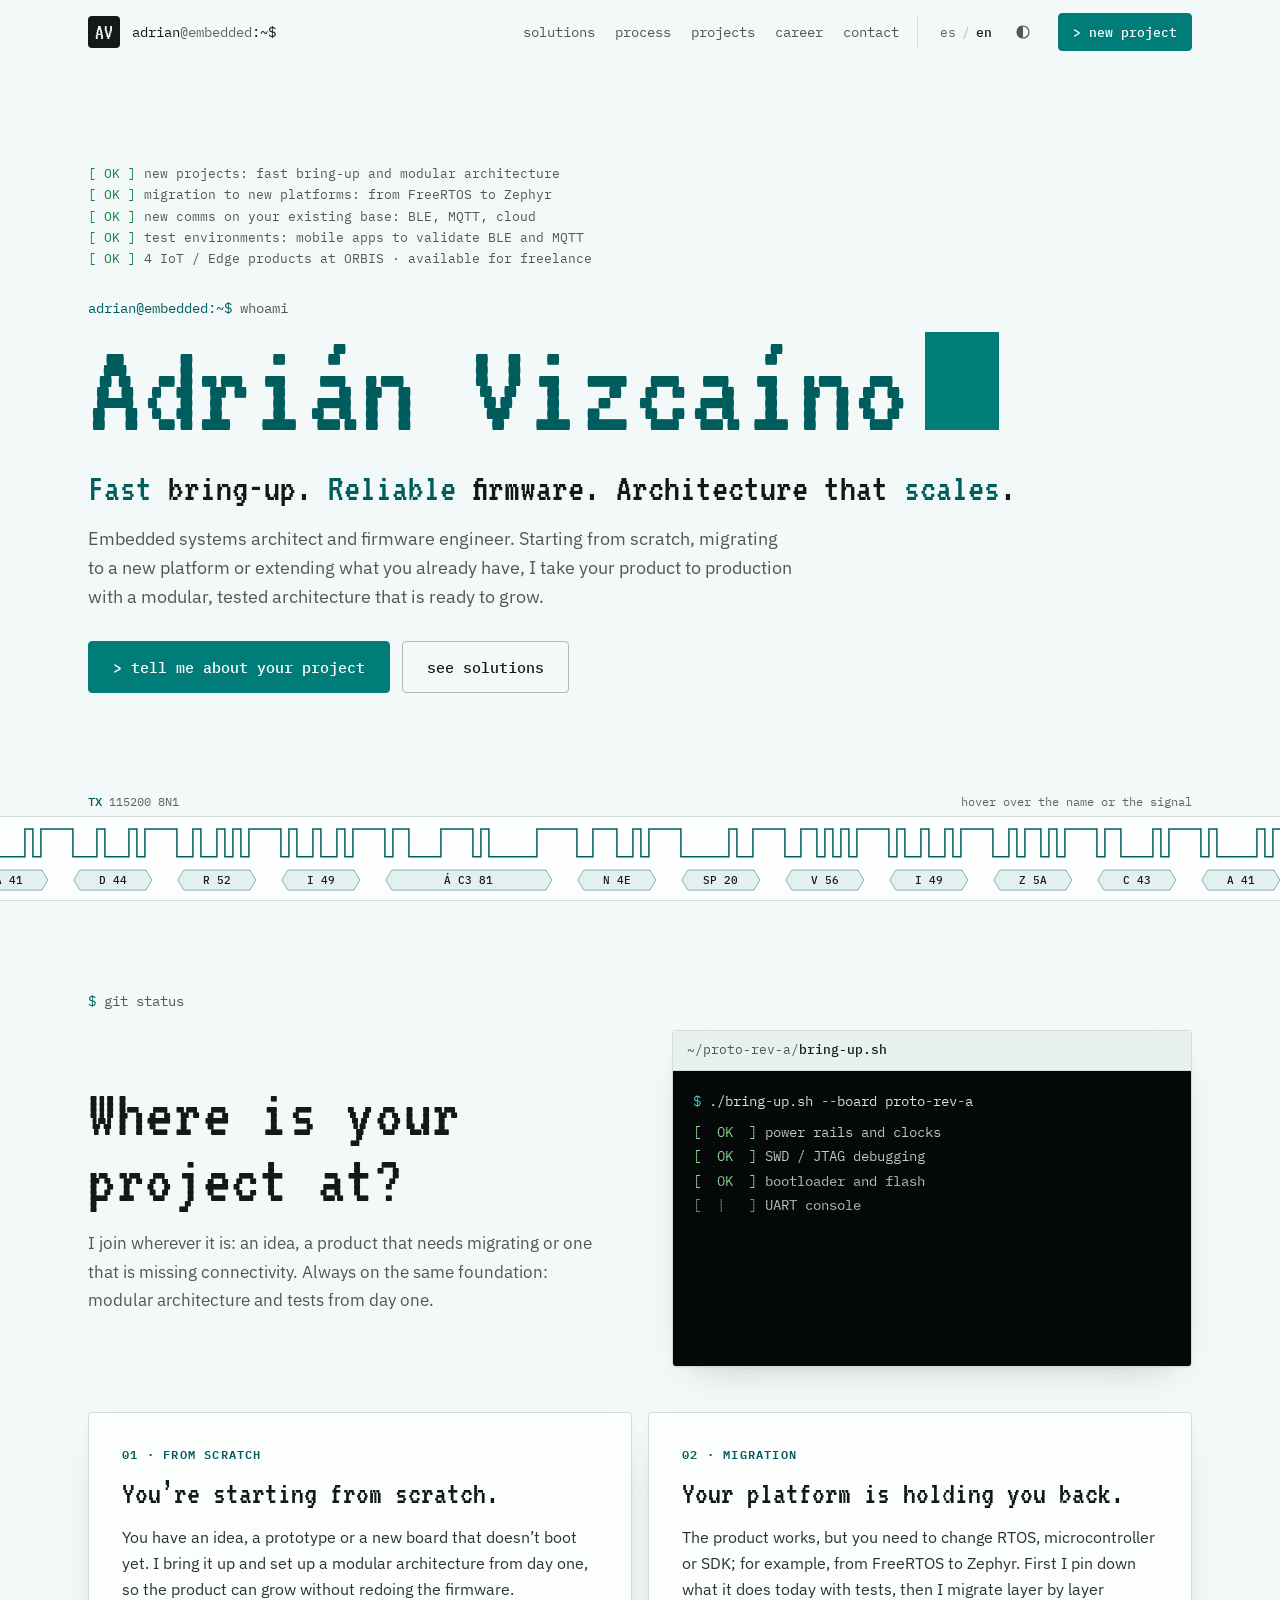
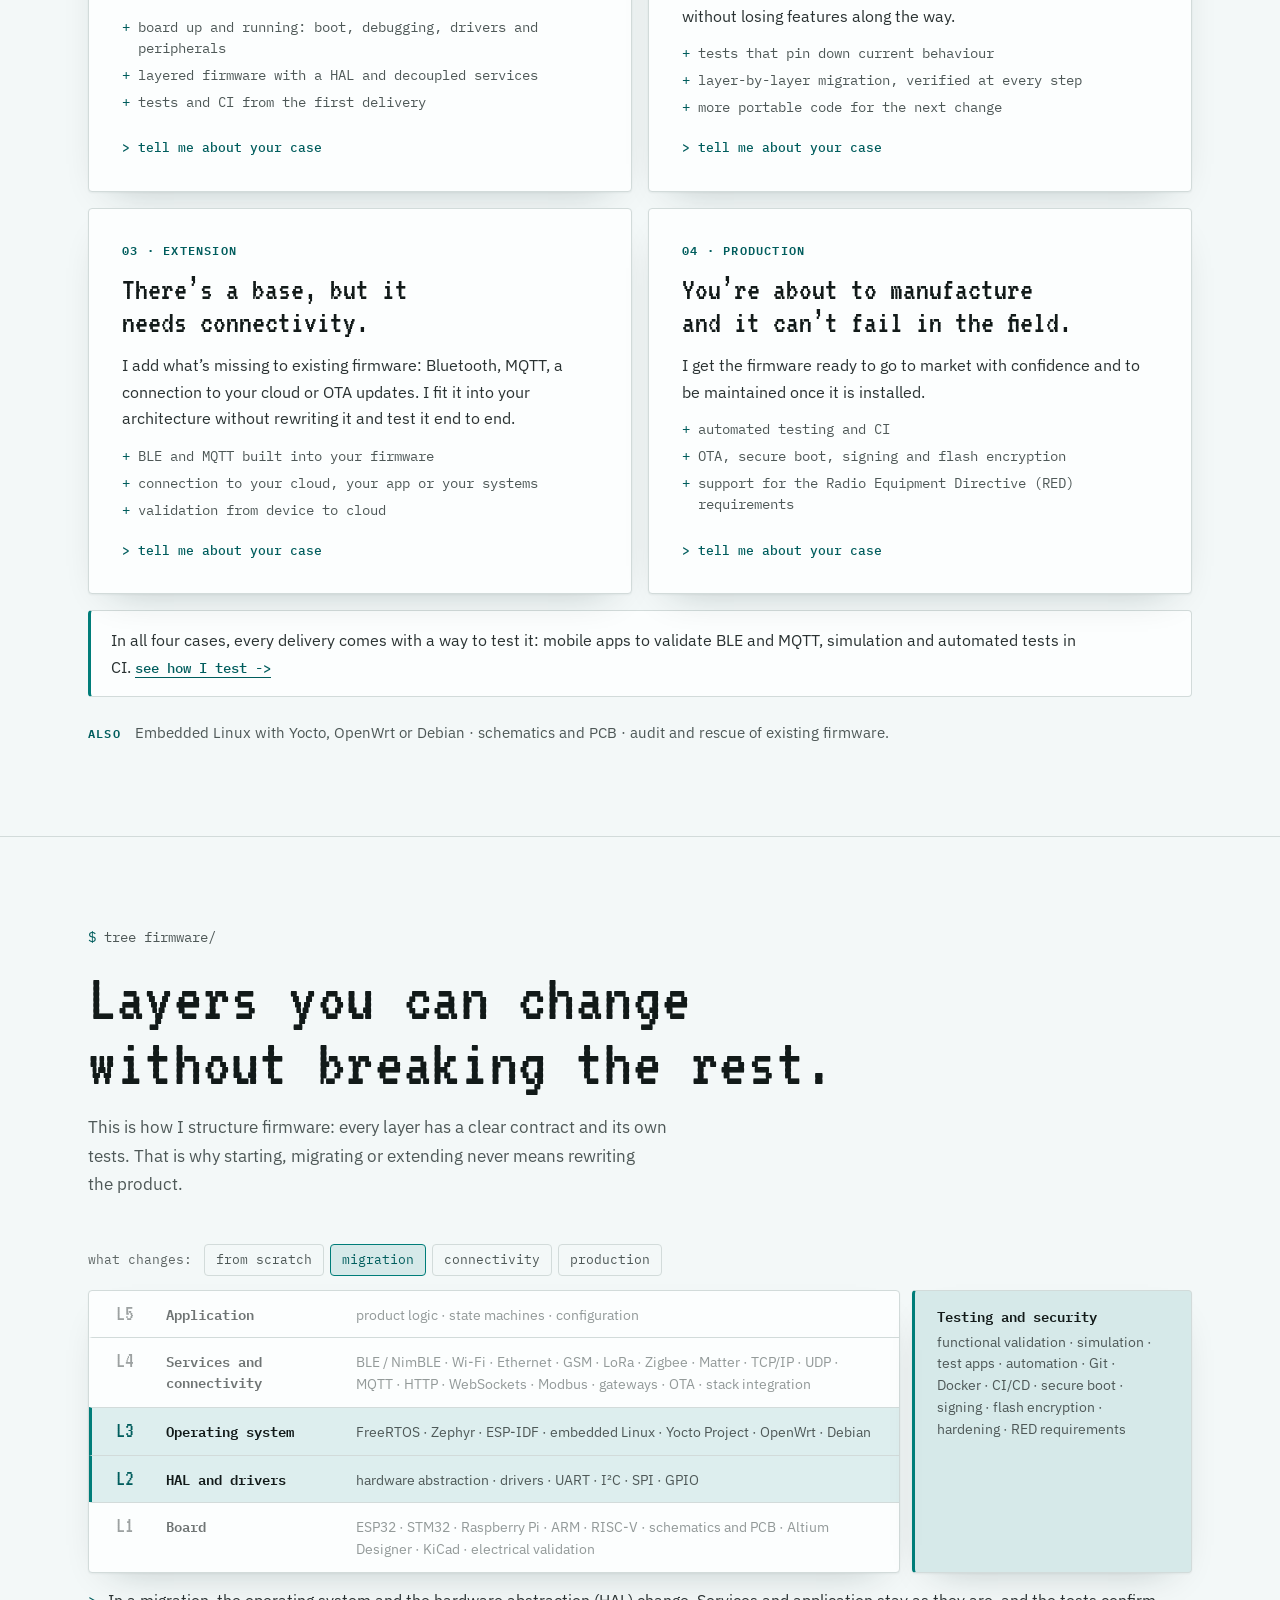
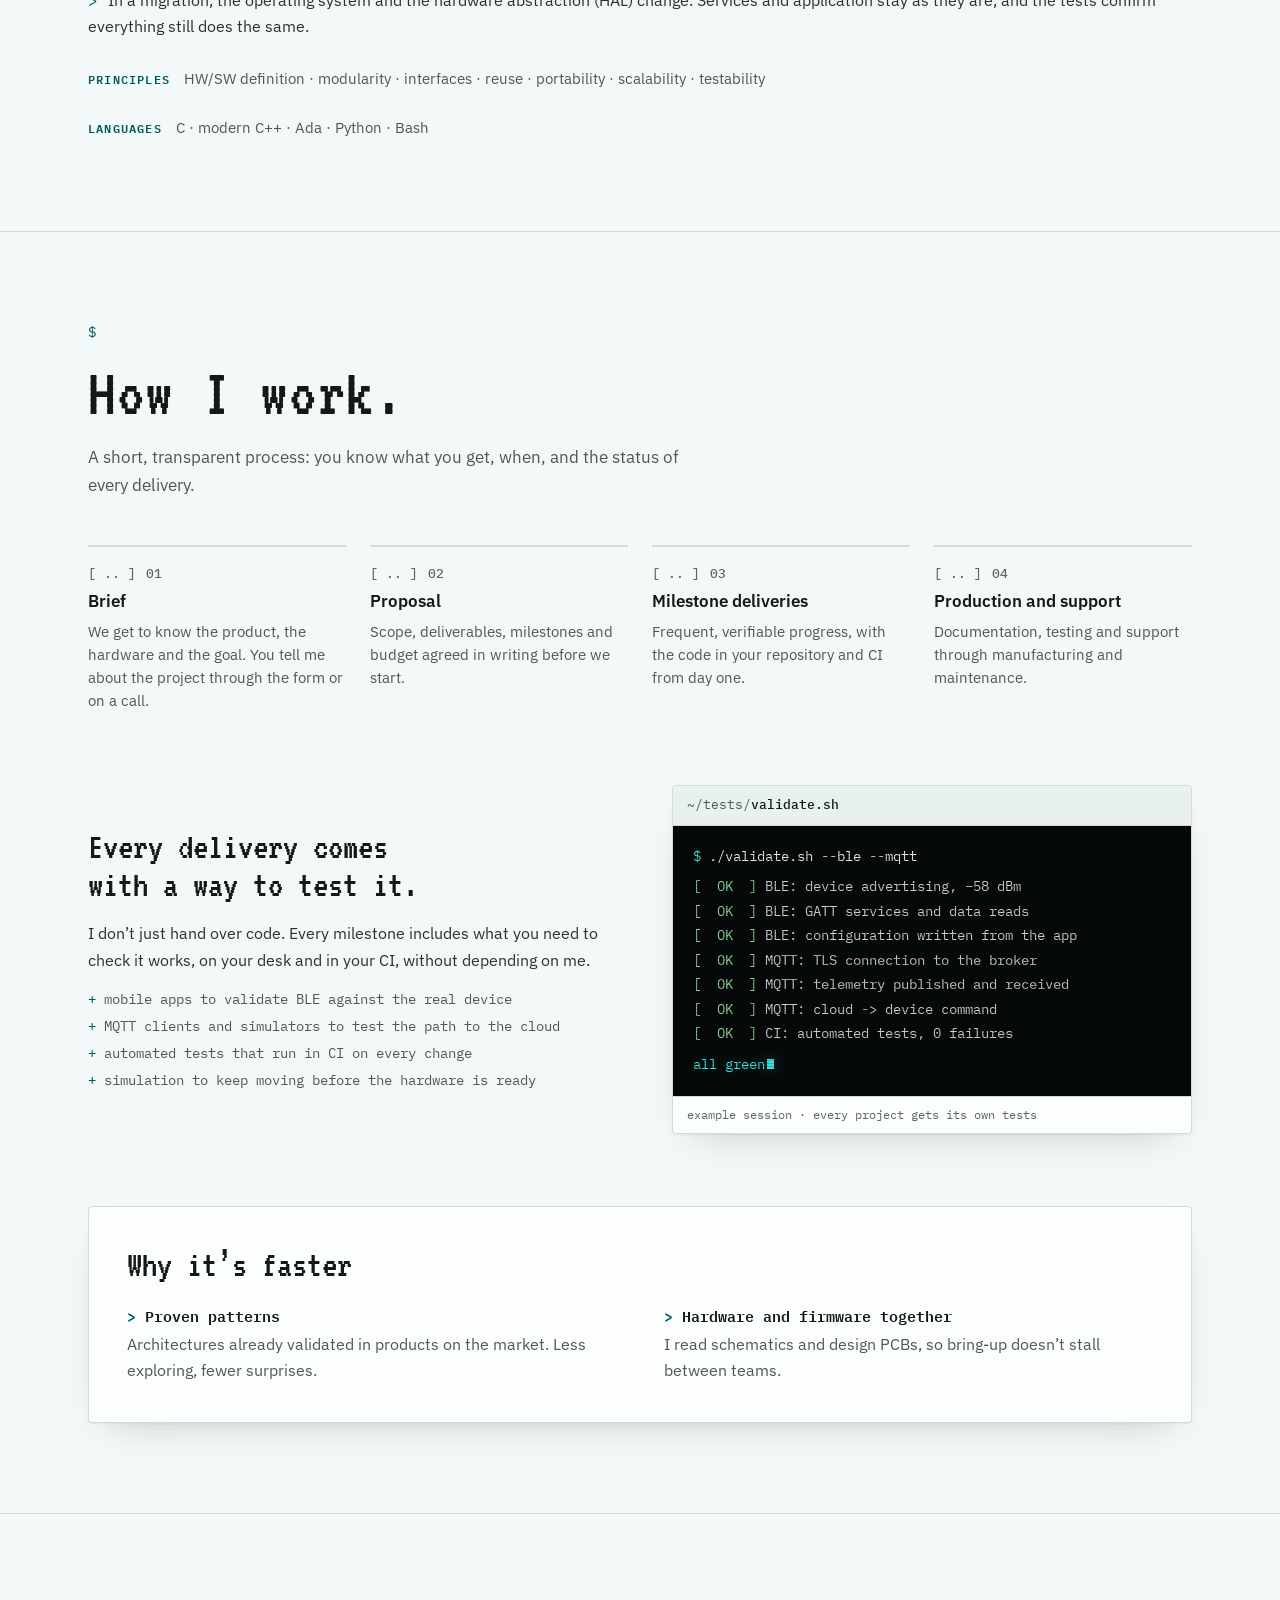
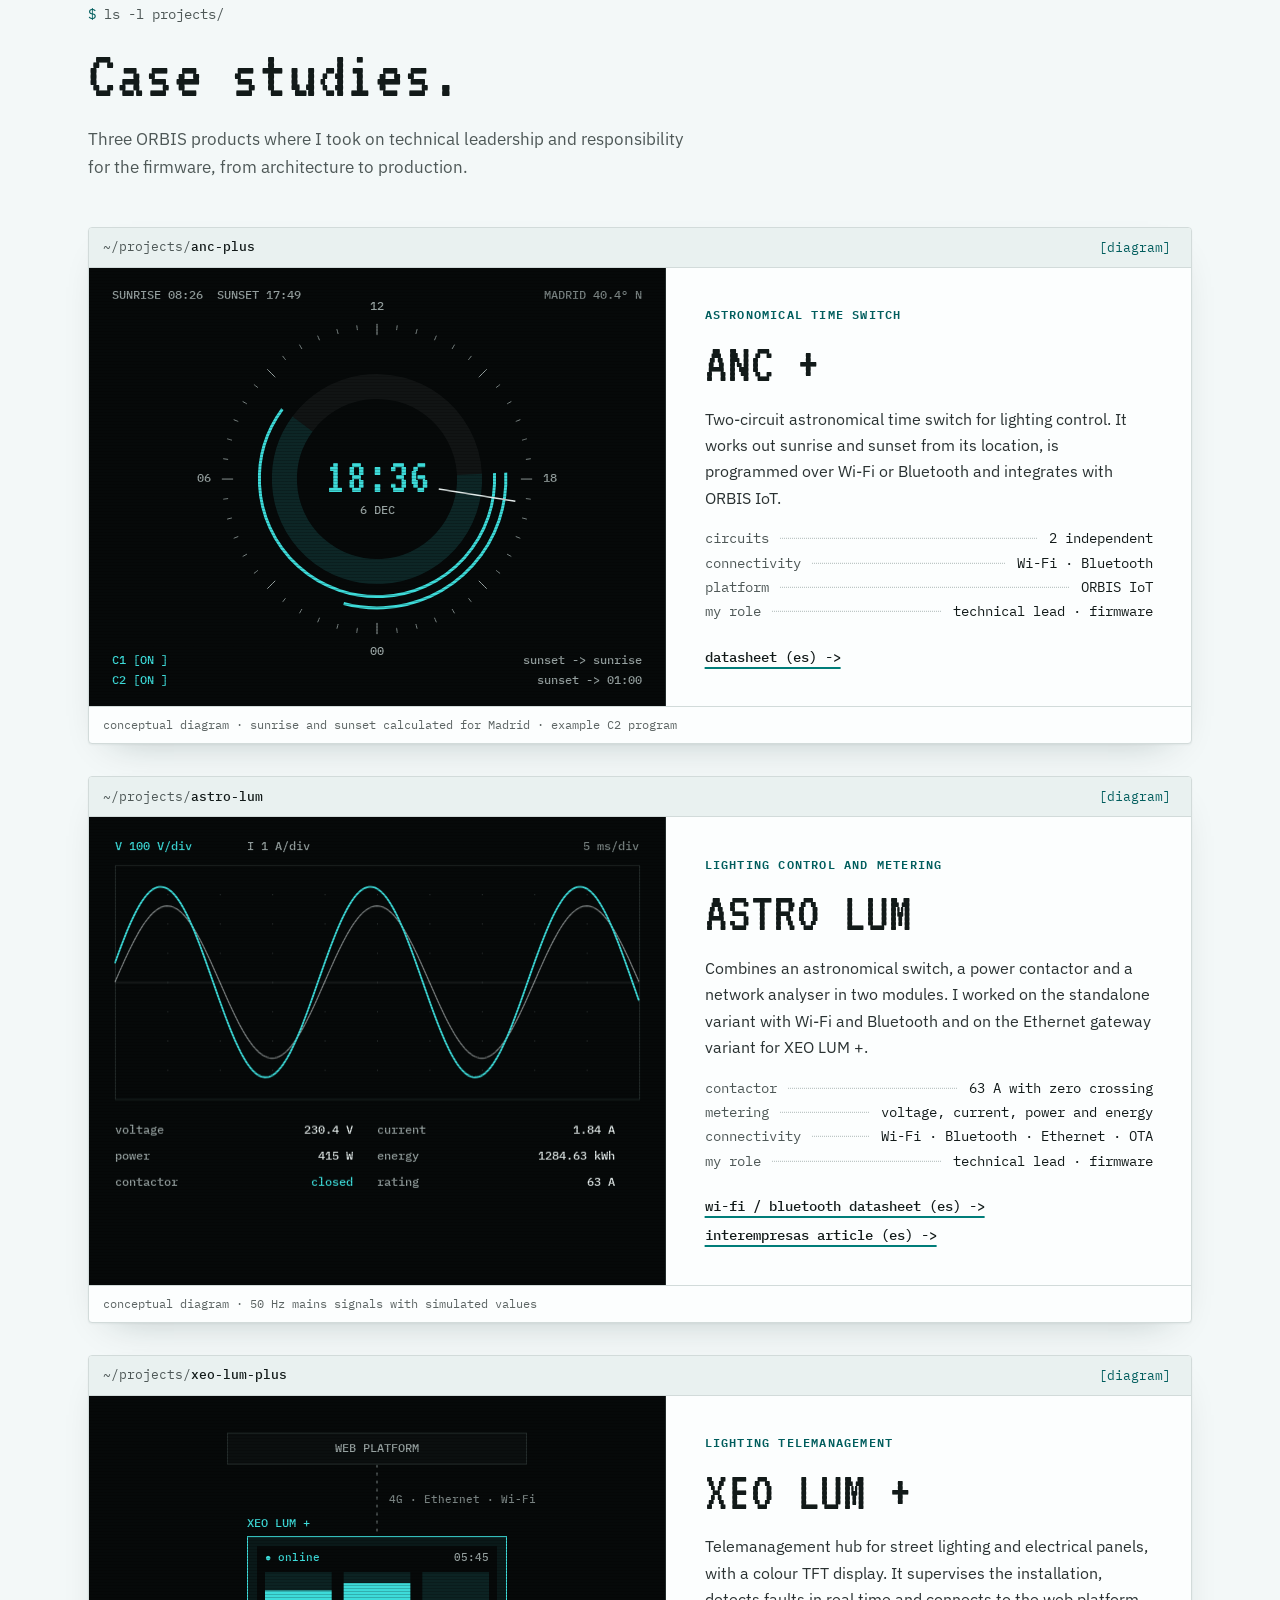
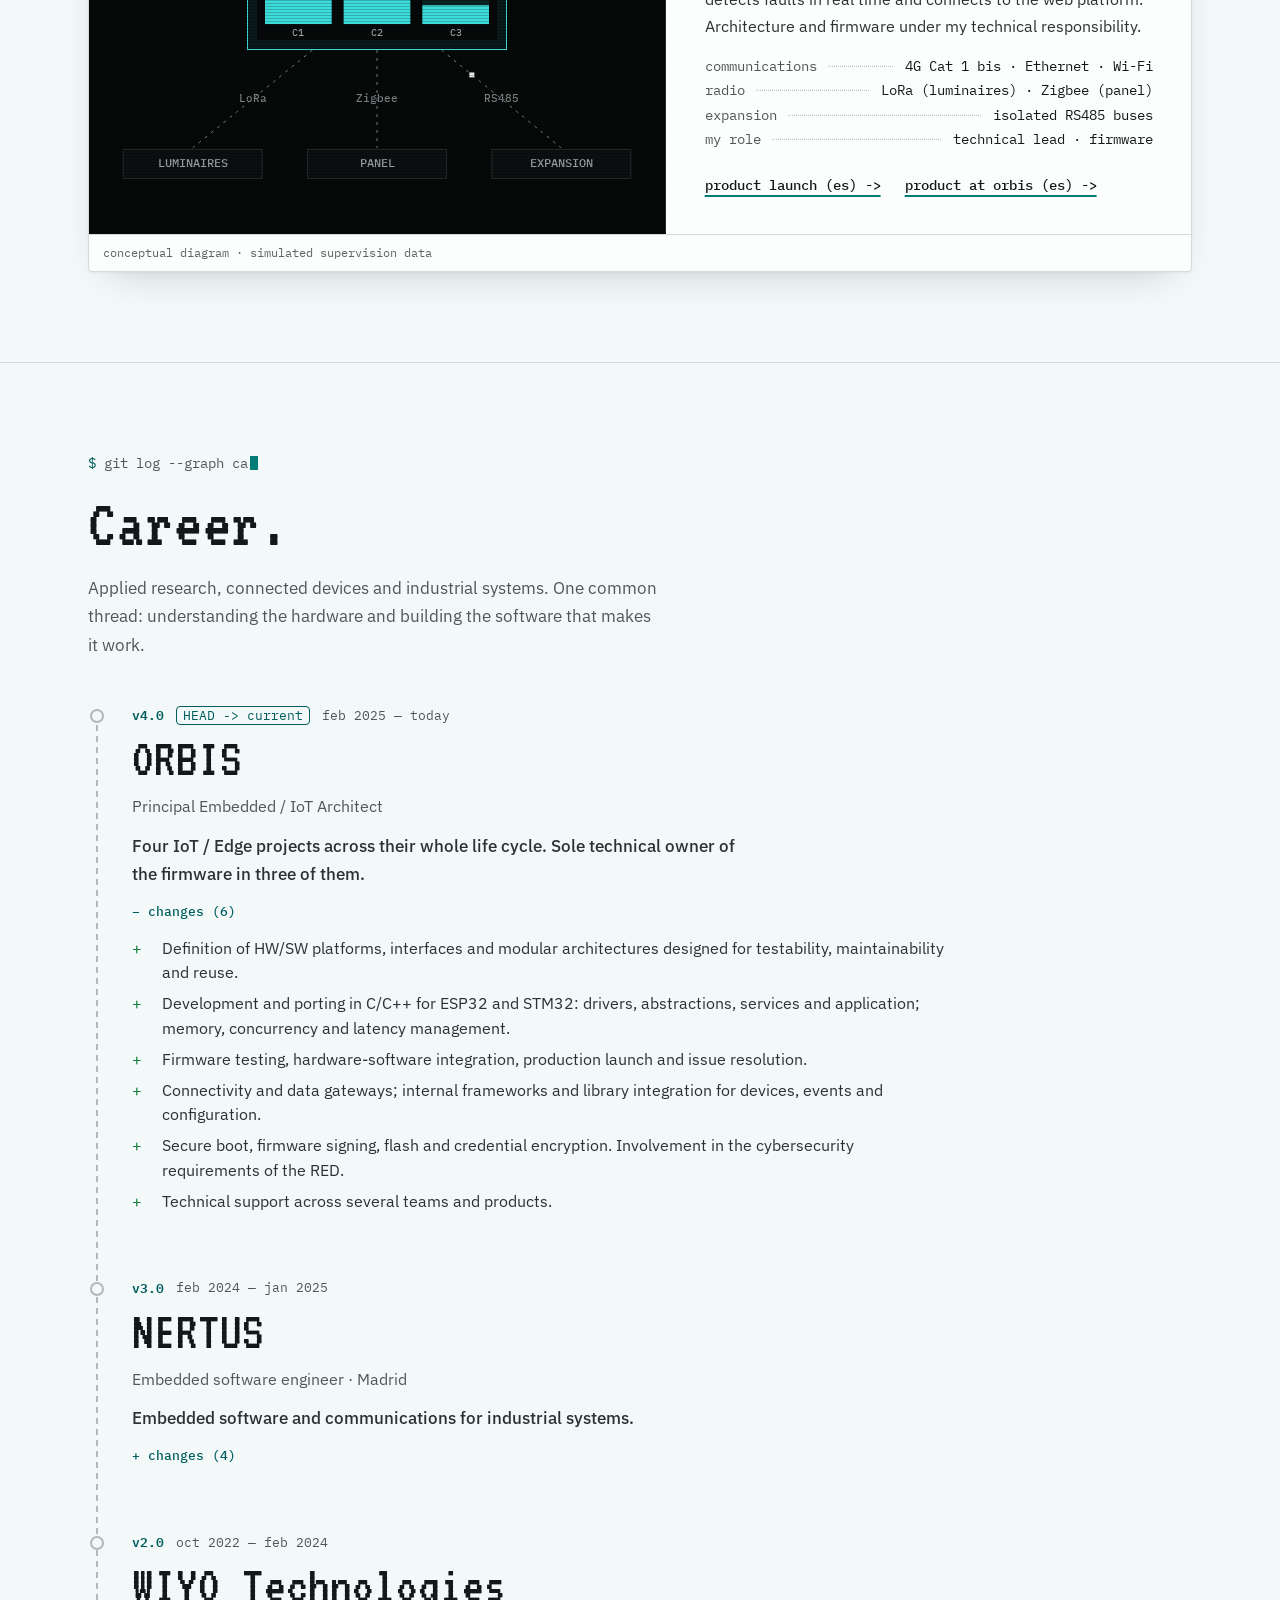
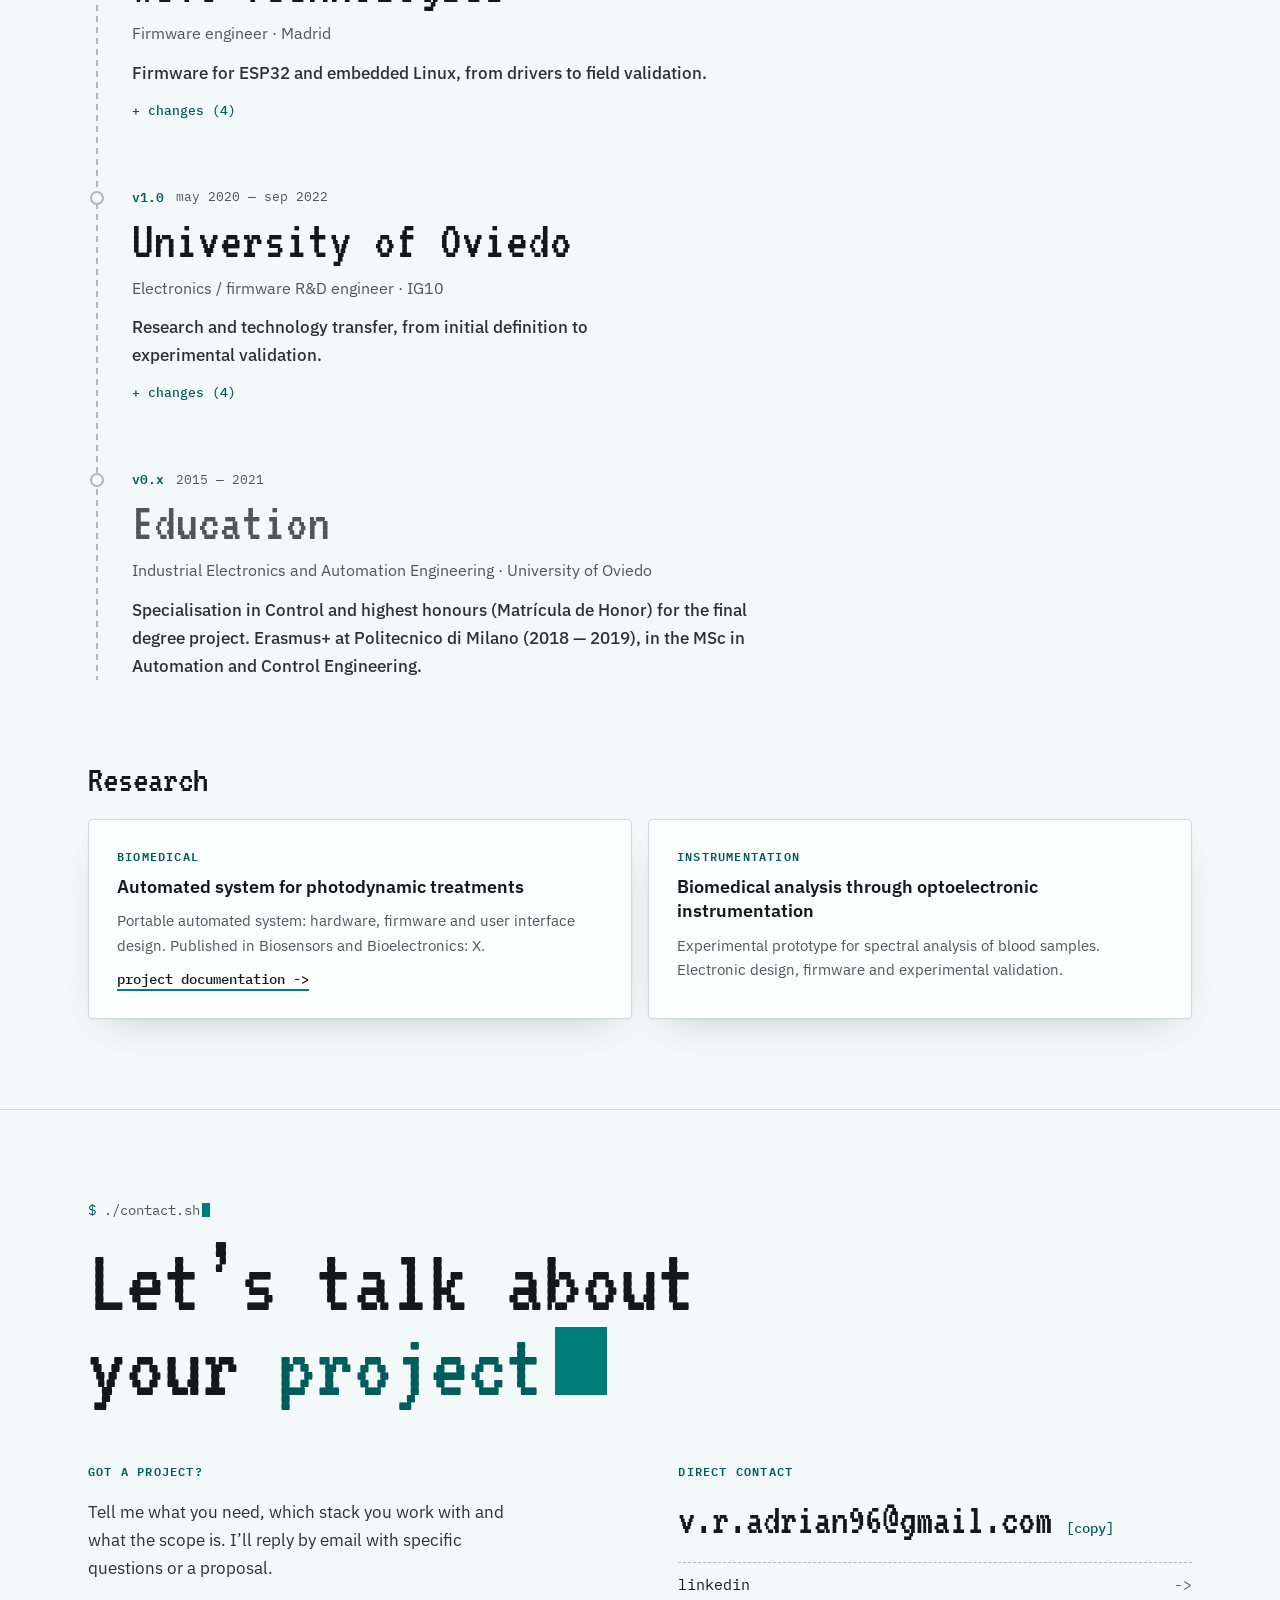
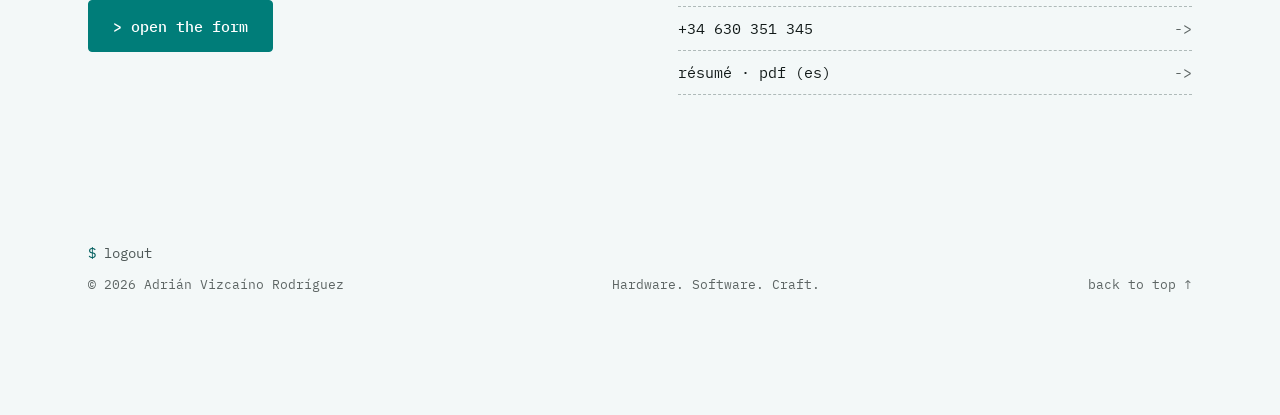
==== commit cc077e16: "Show the test environments that come with every delivery "Cómo trabajo" gains "Cada entrega llega co" ====
--- a/Web-Portfolio/index.html
+++ b/Web-Portfolio/index.html
@@ -169,7 +169,7 @@
             </div>
           </li>
         </ol>
-        <p class="sol-note"><span data-i18n="sol.note">En los cuatro casos, cada entrega llega con su forma de probarla: apps móviles para validar BLE y MQTT, simulación y pruebas automáticas en CI.</span> <a href="#proceso" data-i18n="sol.note.link">ver cómo lo pruebo -&gt;</a></p>
+        <p class="sol-note"><span data-i18n="sol.note">En los cuatro casos, cada entrega llega con su forma de probarla: apps móviles para validar BLE y MQTT, simulación y pruebas automáticas en CI.</span> <a href="#pruebas" data-i18n="sol.note.link">ver cómo lo pruebo -&gt;</a></p>
         <p class="also" data-i18n="sol.also"><span>También</span>Linux embebido con Yocto, OpenWrt o Debian · esquemáticos y PCB · auditoría y rescate de un firmware existente.</p>
       </div>
     </section>
@@ -225,13 +225,41 @@
           <li class="stage"><p class="stage-st"><span>[ OK ]</span> 04</p><h3 data-i18n="proc.4.h">Producción y soporte</h3><p data-i18n="proc.4.p">Documentación, pruebas y acompañamiento hasta fabricación y mantenimiento.</p></li>
         </ol>
 
+        <div class="proof" id="pruebas">
+          <div class="proof-text" data-reveal>
+            <h3 class="proof-title" data-i18n="tst.title">Cada entrega llega con su forma de probarla.</h3>
+            <p data-i18n="tst.lead">No entrego solo código. Cada hito incluye lo necesario para comprobar que funciona, en tu mesa y en tu CI, sin depender de mí.</p>
+            <ul class="gets">
+              <li data-i18n="tst.g1">apps móviles para validar BLE con el dispositivo real</li>
+              <li data-i18n="tst.g2">clientes y simuladores MQTT para probar el camino a la nube</li>
+              <li data-i18n="tst.g3">pruebas automáticas que se ejecutan en CI con cada cambio</li>
+              <li data-i18n="tst.g4">simulación para avanzar aunque el hardware no esté listo</li>
+            </ul>
+          </div>
+          <div class="window" role="img" data-i18n-attr="aria-label:tst.label" aria-label="Sesión de ejemplo de una validación: BLE con la app, MQTT con la nube y pruebas automáticas en CI, todo correcto.">
+            <div class="win-bar"><span class="win-path" data-i18n="tst.path">~/pruebas/<b>validar.sh</b></span></div>
+            <div class="screen term-body" aria-hidden="true">
+              <p class="term-cmd" data-i18n="tst.cmd"><span class="ps1">$</span> ./validar.sh --ble --mqtt</p>
+              <ol class="bootlog">
+                <li><span class="st">[  OK  ]</span> <span data-i18n="tst.1">BLE: dispositivo anunciado, −58 dBm</span></li>
+                <li><span class="st">[  OK  ]</span> <span data-i18n="tst.2">BLE: servicios GATT y lectura de datos</span></li>
+                <li><span class="st">[  OK  ]</span> <span data-i18n="tst.3">BLE: configuración escrita desde la app</span></li>
+                <li><span class="st">[  OK  ]</span> <span data-i18n="tst.4">MQTT: conexión TLS con el broker</span></li>
+                <li><span class="st">[  OK  ]</span> <span data-i18n="tst.5">MQTT: telemetría publicada y recibida</span></li>
+                <li><span class="st">[  OK  ]</span> <span data-i18n="tst.6">MQTT: comando nube -&gt; dispositivo</span></li>
+                <li><span class="st">[  OK  ]</span> <span data-i18n="tst.7">CI: pruebas automáticas, 0 fallos</span></li>
+              </ol>
+              <p class="term-end" data-i18n="tst.end">todo en verde<span class="cursor"></span></p>
+            </div>
+            <p class="win-note" data-i18n="tst.note">sesión de ejemplo · cada proyecto lleva sus propias pruebas</p>
+          </div>
+        </div>
+
         <div class="why" data-reveal>
           <h3 class="why-title" data-i18n="why.title">Por qué es más rápido</h3>
           <dl class="why-list">
             <div><dt data-i18n="why.1.t">Patrones probados</dt><dd data-i18n="why.1.d">Arquitecturas ya validadas en productos que están en el mercado. Menos exploración y menos sorpresas.</dd></div>
             <div><dt data-i18n="why.2.t">Hardware y firmware a la vez</dt><dd data-i18n="why.2.d">Leo esquemáticos y diseño PCB, así que el bring-up no se atasca entre equipos.</dd></div>
-            <div><dt data-i18n="why.3.t">Desacoplado desde el inicio</dt><dd data-i18n="why.3.d">Con capas y contratos claros, cambiar de MCU, de radio o de plataforma no obliga a reescribir.</dd></div>
-            <div><dt data-i18n="why.4.t">Pruebas desde el primer día</dt><dd data-i18n="why.4.d">Integración continua y validación en cada entrega: los fallos aparecen pronto, no en campo.</dd></div>
           </dl>
         </div>
       </div>
--- a/Web-Portfolio/styles.css
+++ b/Web-Portfolio/styles.css
@@ -267,6 +267,10 @@
 .js .stage .stage-st span{color:var(--dim)}
 .js .stage.is-done{border-top-color:var(--accent)}
 .js .stage.is-done .stage-st span{color:var(--ok)}
+.proof{display:grid;grid-template-columns:minmax(0,1fr) minmax(0,1fr);gap:32px clamp(32px,5vw,72px);align-items:center;margin-top:clamp(56px,8vh,88px)}
+.proof-text{display:grid;gap:16px}
+.proof-title{font:400 clamp(32px,3vw,44px)/1 var(--display);color:var(--fg);text-wrap:balance}
+.proof-text>p{max-width:56ch;color:var(--text);font-size:16px}
 .why{margin-top:clamp(56px,8vh,88px);padding:clamp(24px,3vw,40px);border:1px solid var(--line);border-radius:var(--radius);background:var(--surface);box-shadow:var(--shadow)}
 .why-title{margin-bottom:22px;font:400 clamp(32px,3vw,44px)/1 var(--display);color:var(--fg)}
 .why-list{display:grid;grid-template-columns:repeat(2,minmax(0,1fr));gap:24px 48px}
@@ -446,7 +450,7 @@
   .menu-btn{display:inline-flex;align-items:center}
 }
 @media (max-width:900px){
-  .sol-intro,.solutions,.why-list,.research-grid,.contact-grid{grid-template-columns:minmax(0,1fr)}
+  .sol-intro,.proof,.solutions,.why-list,.research-grid,.contact-grid{grid-template-columns:minmax(0,1fr)}
   .win-body{grid-template-columns:minmax(0,1fr)}
   .win-body .screen{min-height:0;aspect-ratio:1/1;border-right:0;border-bottom:1px solid var(--line)}
   .pipeline{grid-template-columns:repeat(2,minmax(0,1fr))}
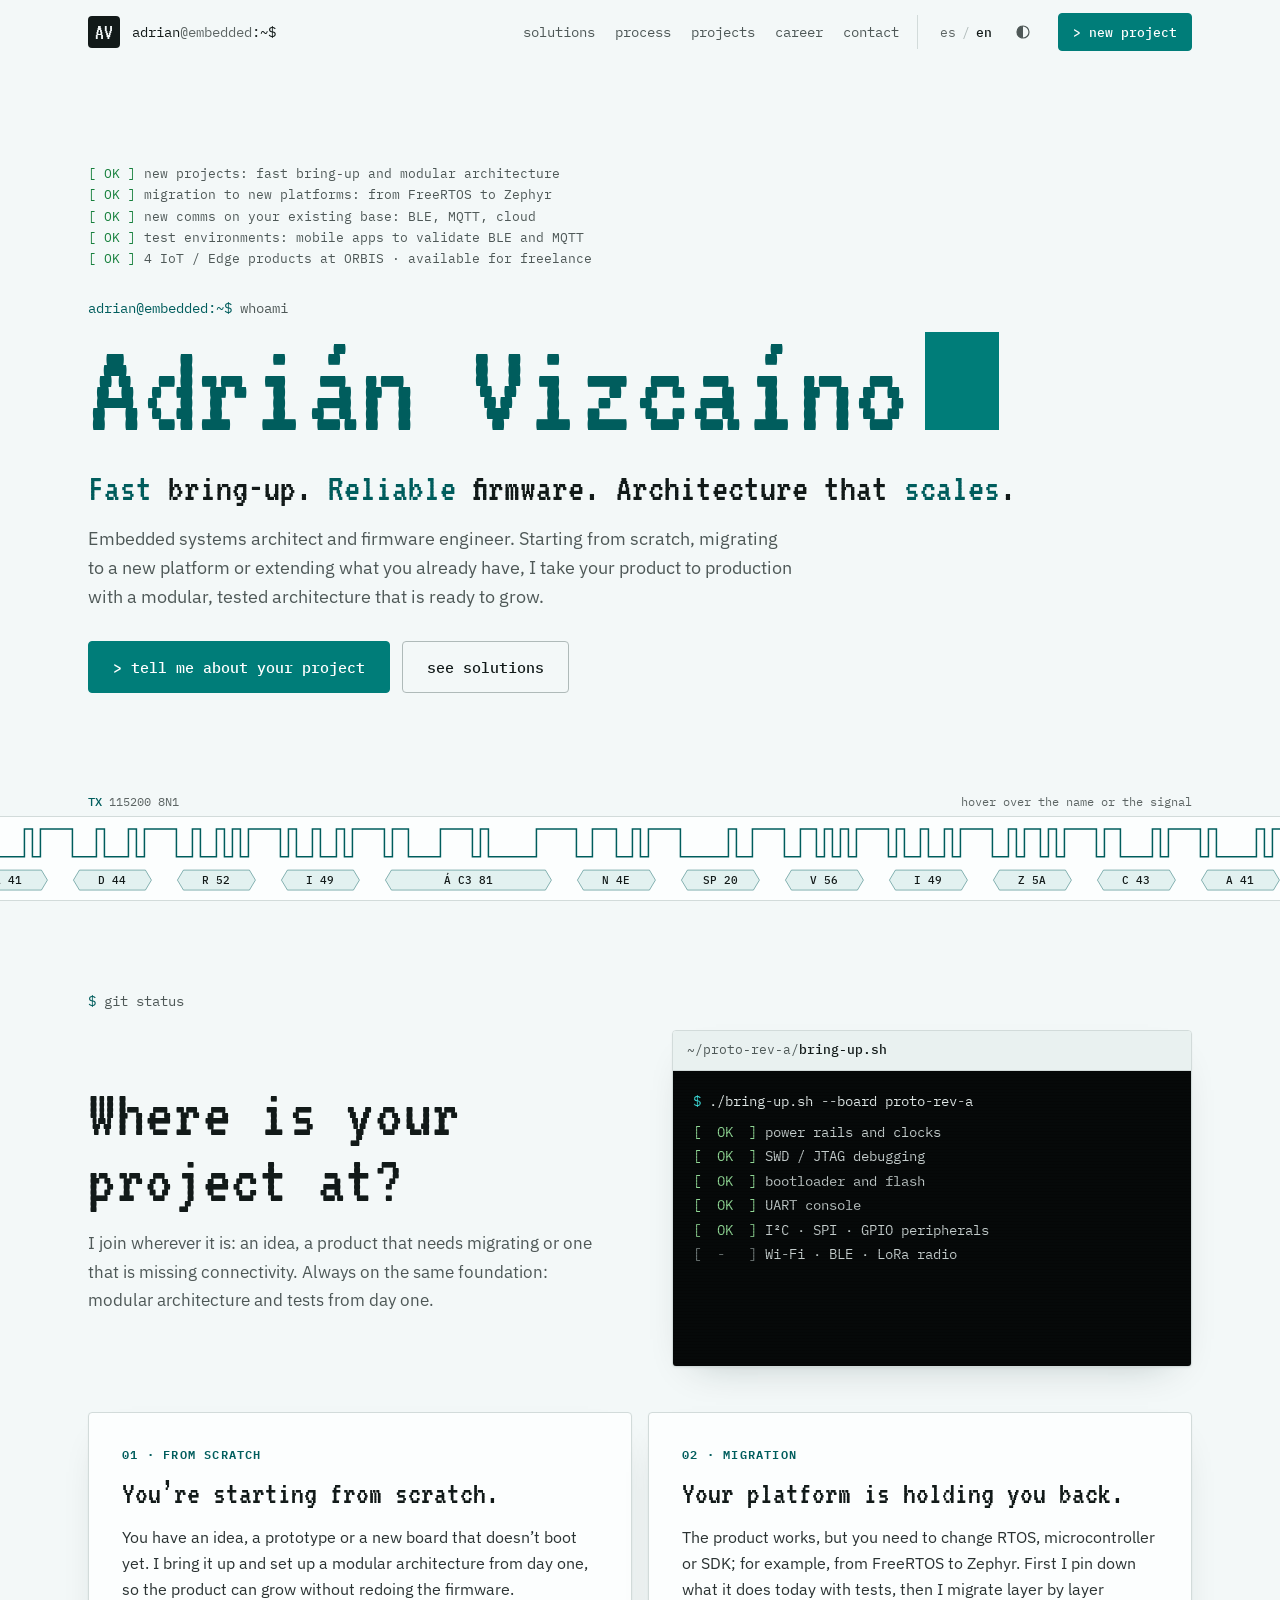
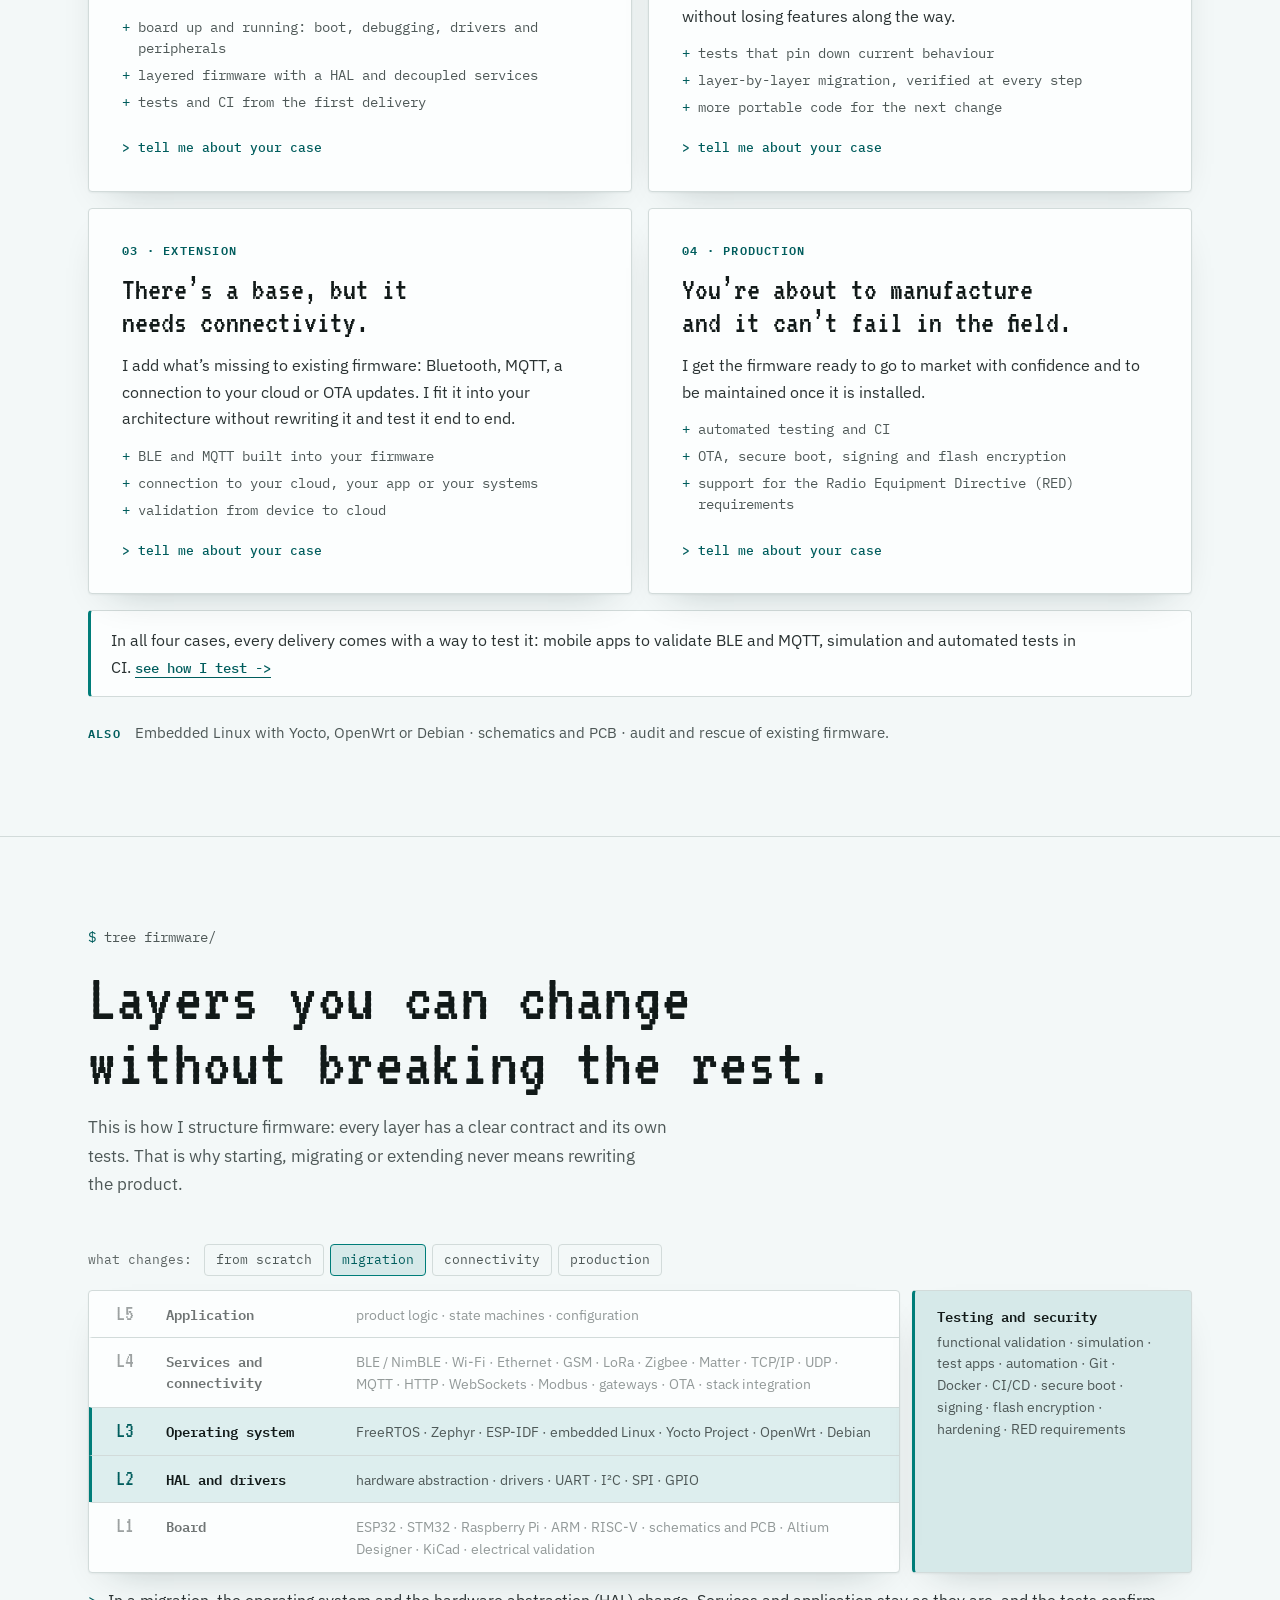
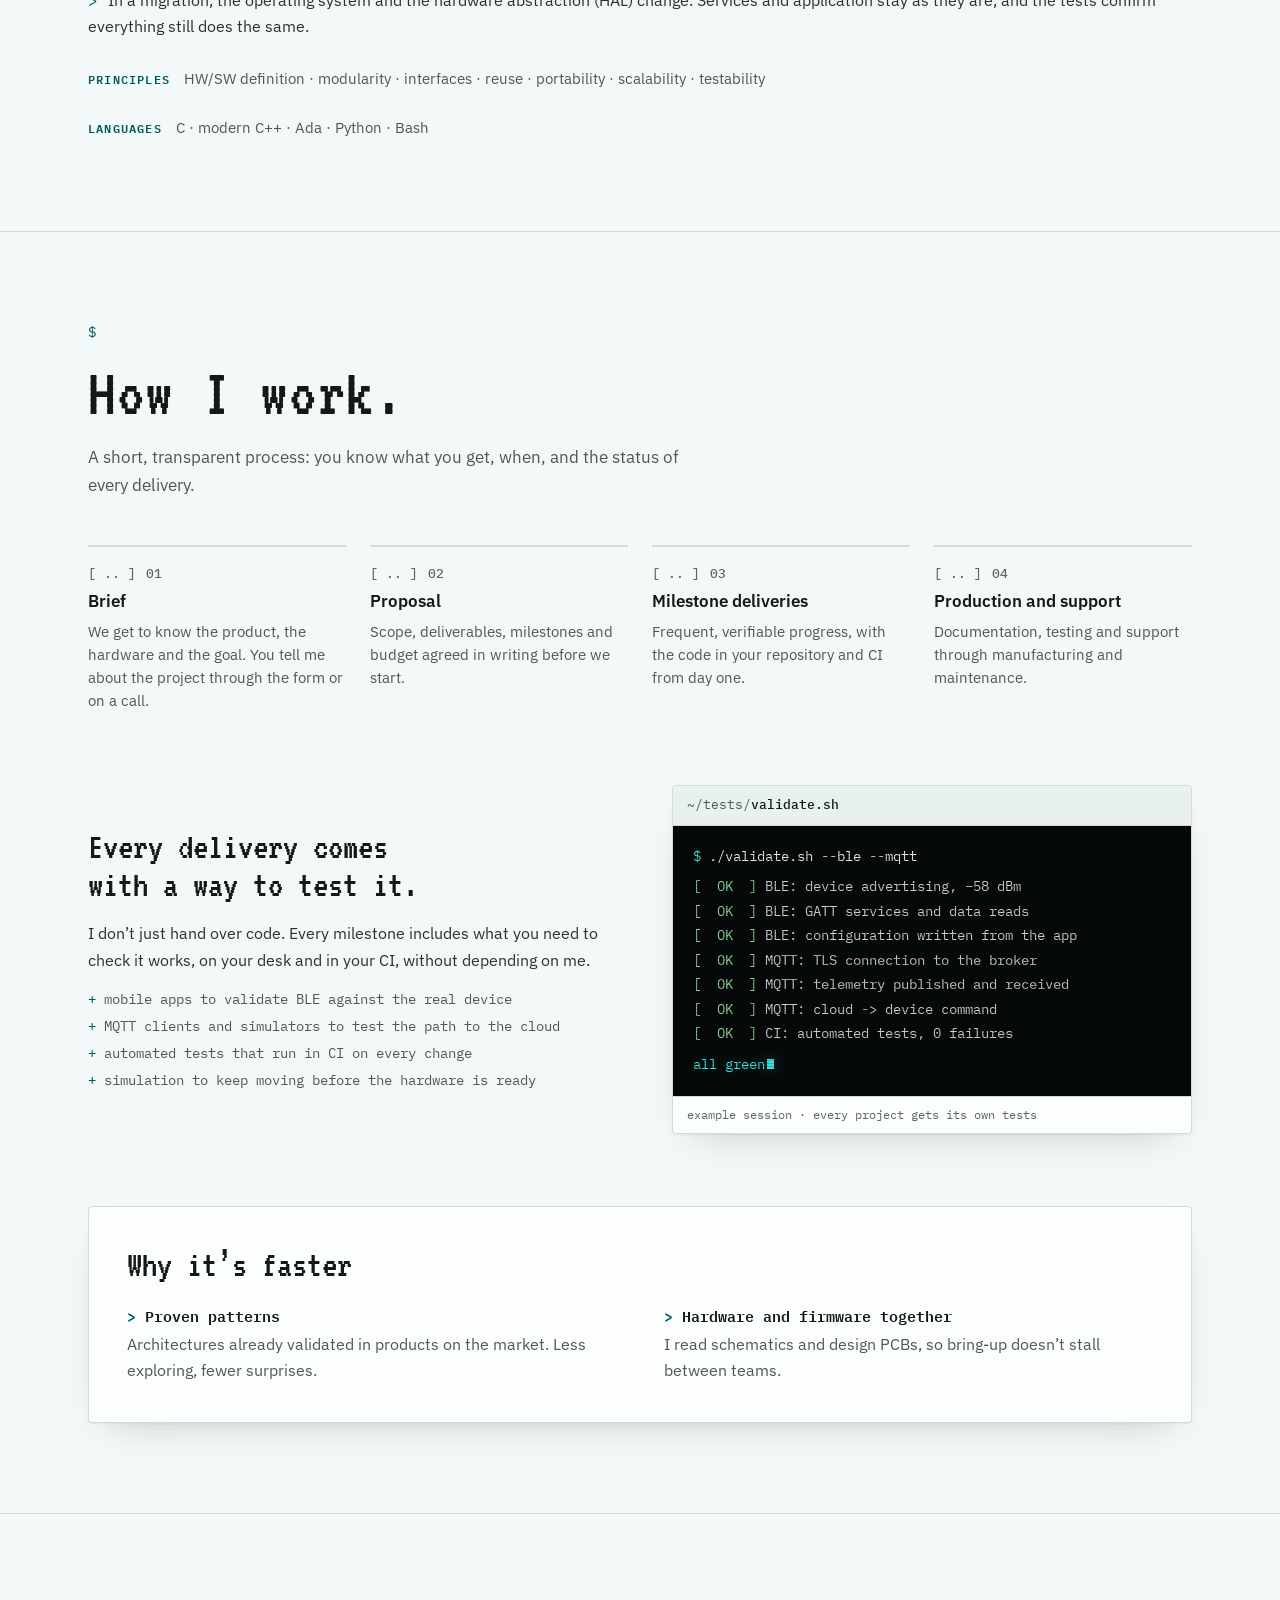
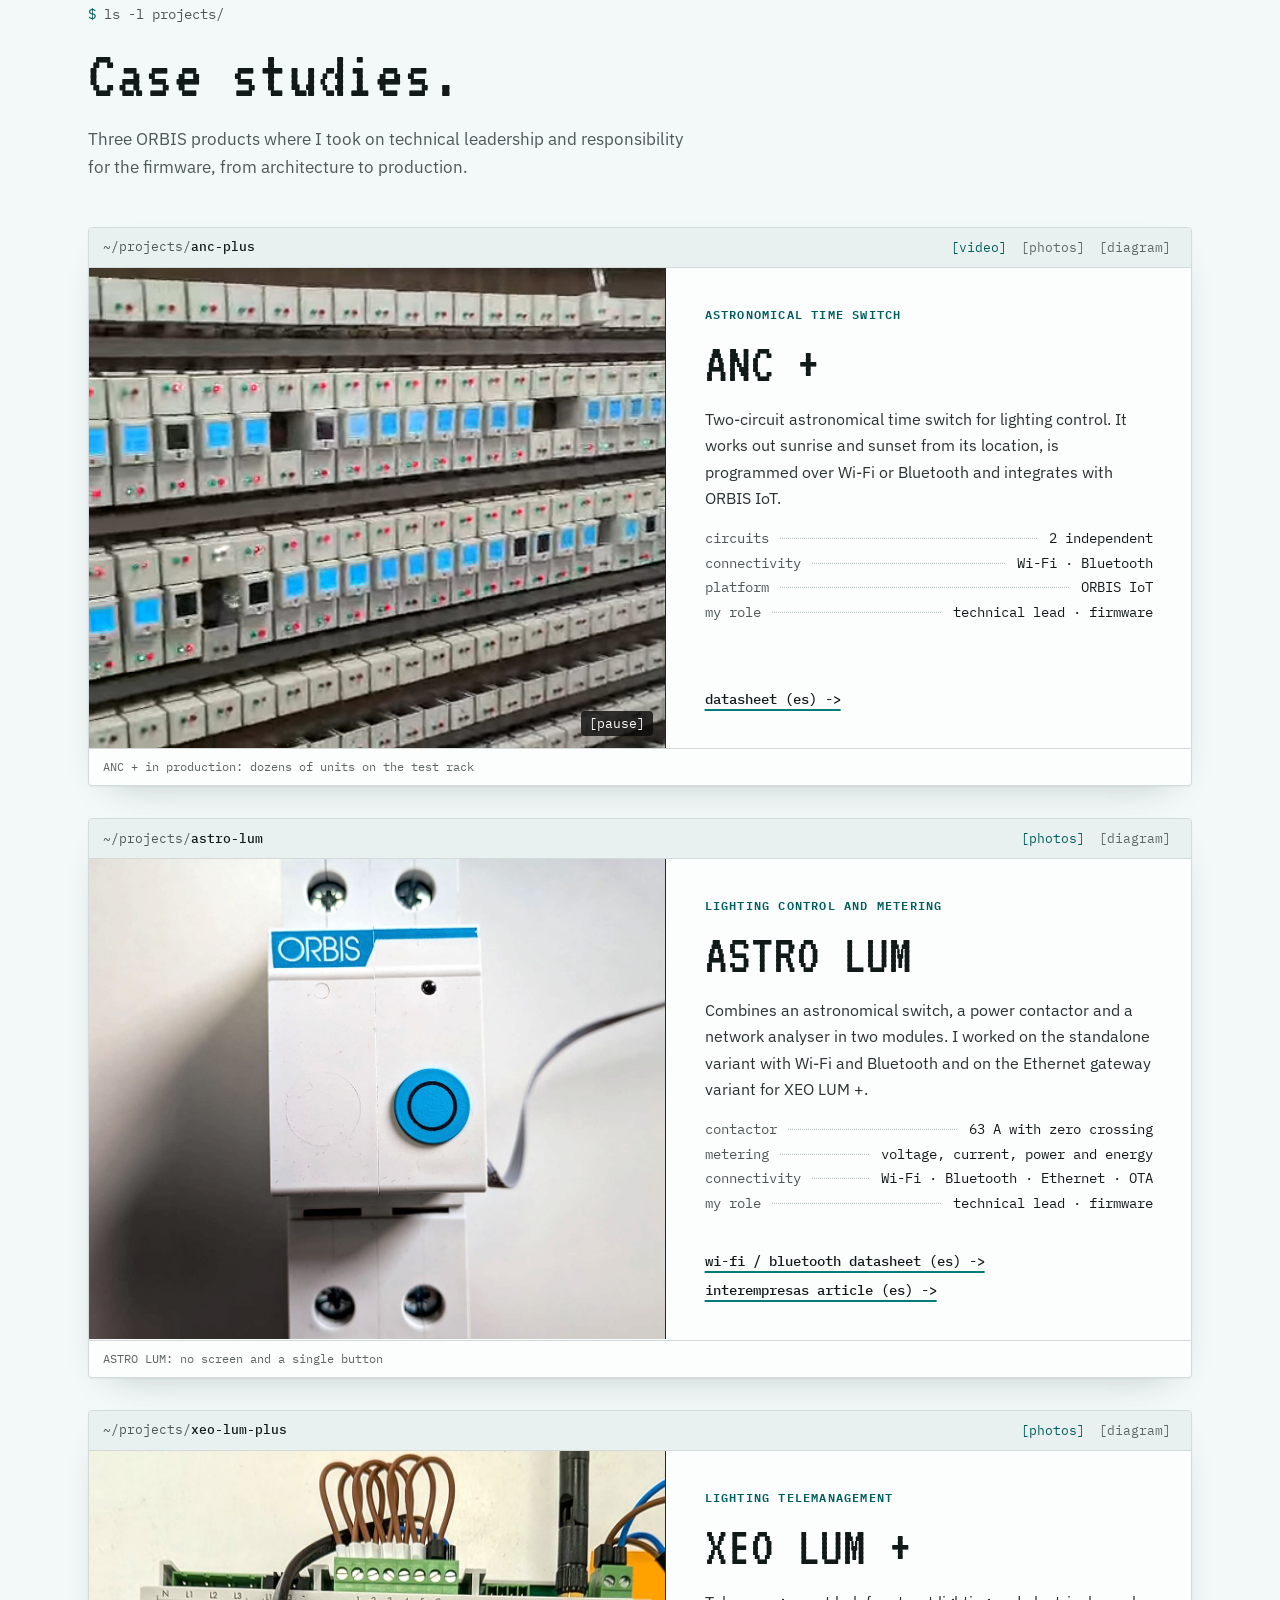
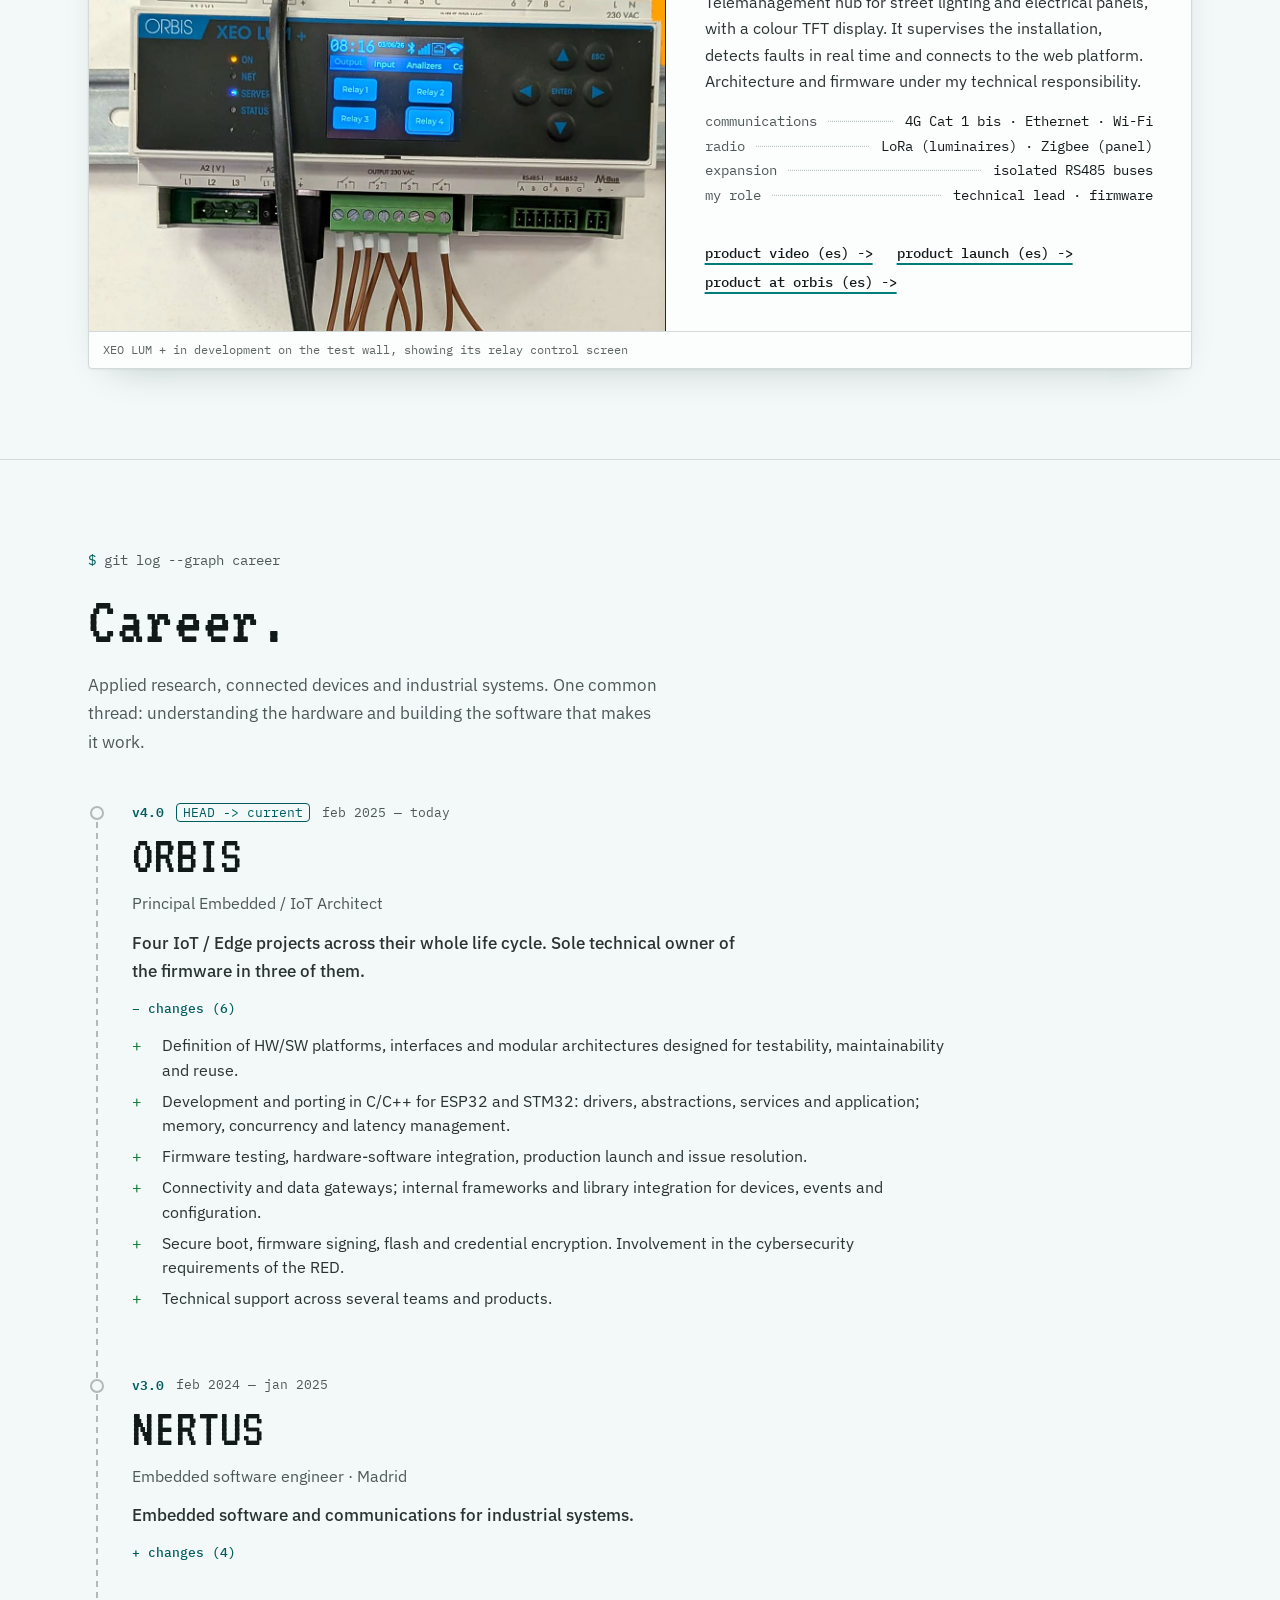
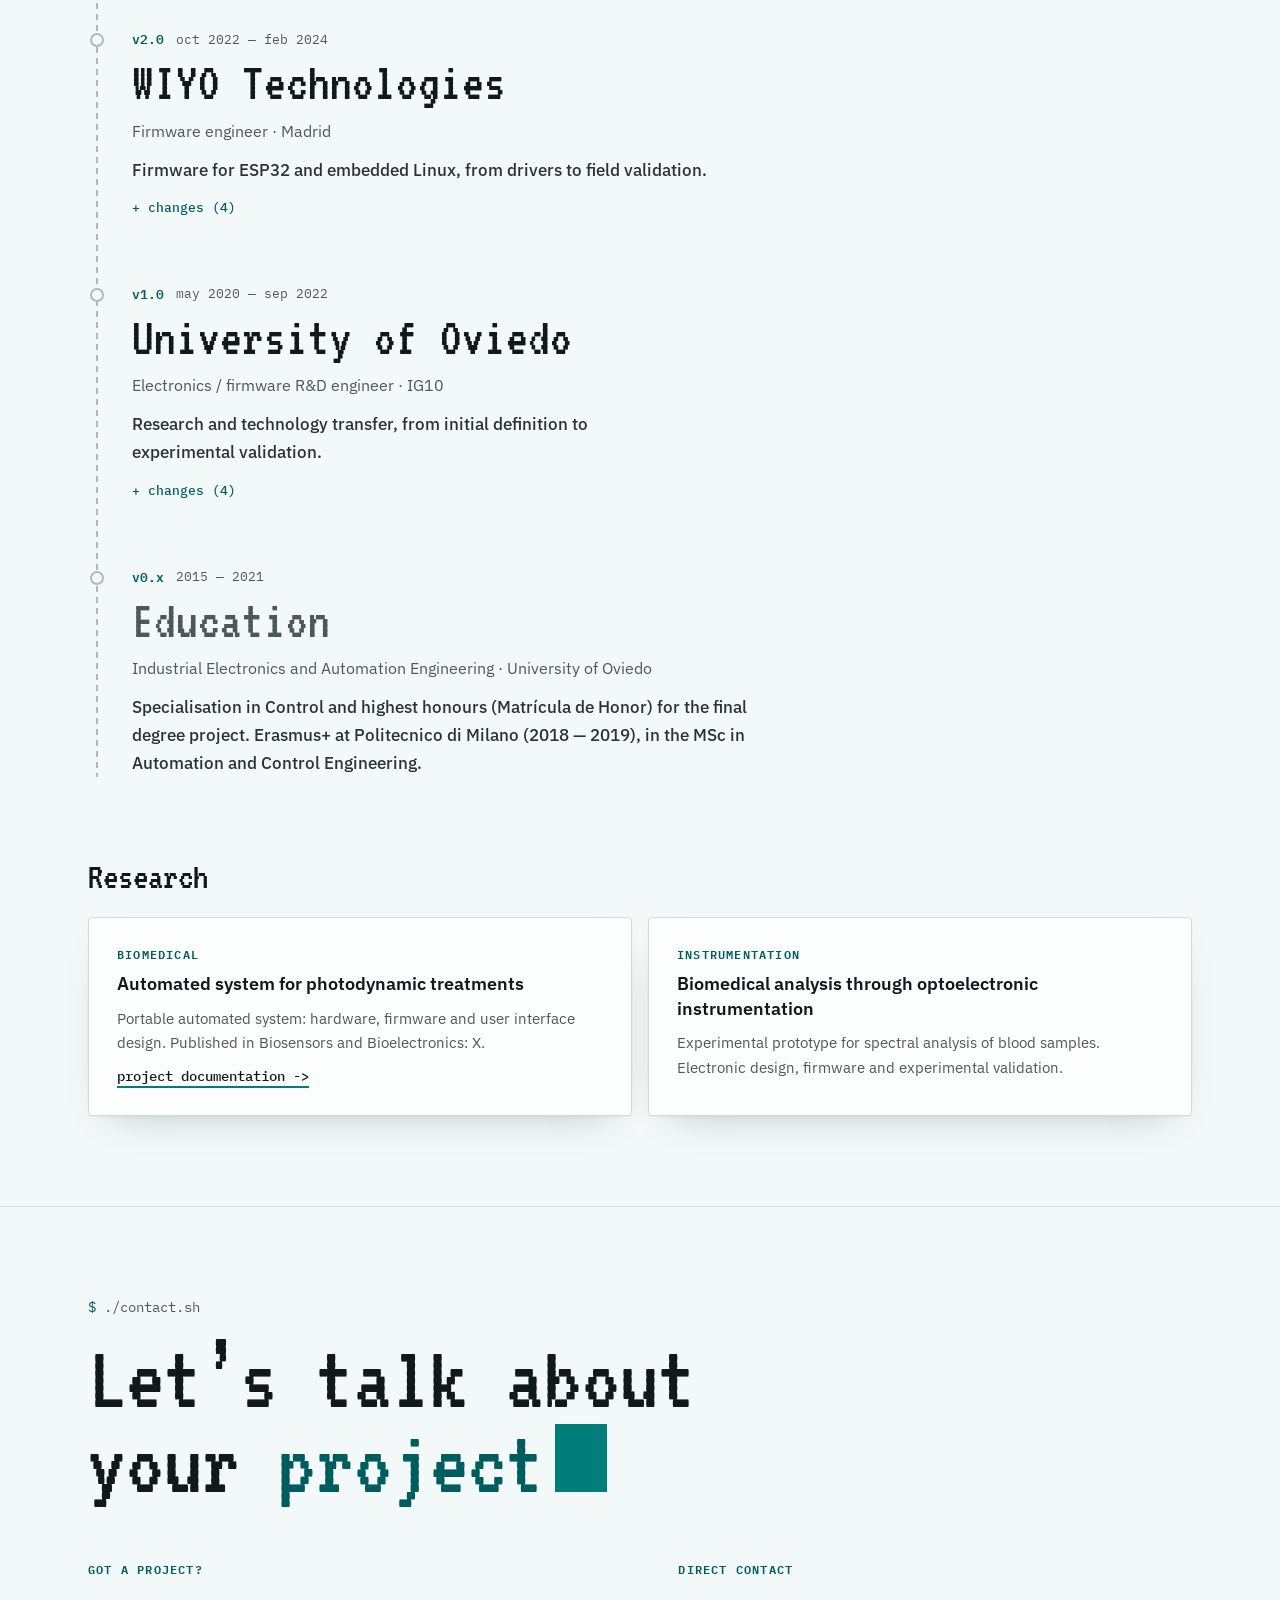
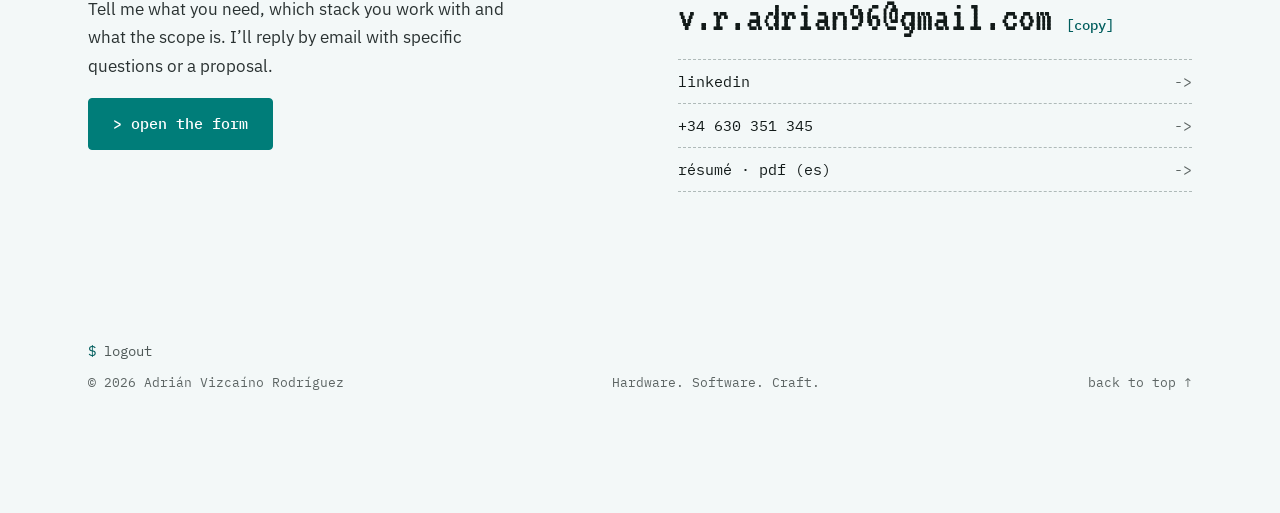
==== commit 98952629: "Show Adrián's own XEO LUM + photo and link the ORBIS video instead The YouTube thumbnail showed some" ====
--- a/Web-Portfolio/index.html
+++ b/Web-Portfolio/index.html
@@ -343,7 +343,7 @@
                 <div><dt data-i18n="spec.expansion">expansión</dt><dd data-i18n="spec.expansion.v">buses RS485 aislados</dd></div>
                 <div><dt data-i18n="spec.role">mi papel</dt><dd data-i18n="spec.role.v">liderazgo técnico · firmware</dd></div>
               </dl>
-              <p class="product-links"><a class="link" href="https://www.interempresas.net/Electricidad/610729-ORBIS-presenta-Xeo-Lum-para-la-telegestion-de-alumbrado.html" target="_blank" rel="noopener" data-i18n="xeo.link1">presentación del producto -&gt;</a><a class="link" href="https://orbis.es/noticias/energia-inteligente/directiva-eed-la-eficiencia-energetica-entra-en-una-nueva-etapa/" target="_blank" rel="noopener" data-i18n="xeo.link2">producto en orbis -&gt;</a></p>
+              <p class="product-links"><a class="link" href="https://www.youtube.com/watch?v=LOH5GwTmqz0" target="_blank" rel="noopener" data-i18n="xeo.link3">vídeo del producto -&gt;</a><a class="link" href="https://www.interempresas.net/Electricidad/610729-ORBIS-presenta-Xeo-Lum-para-la-telegestion-de-alumbrado.html" target="_blank" rel="noopener" data-i18n="xeo.link1">presentación del producto -&gt;</a><a class="link" href="https://orbis.es/noticias/energia-inteligente/directiva-eed-la-eficiencia-energetica-entra-en-una-nueva-etapa/" target="_blank" rel="noopener" data-i18n="xeo.link2">producto en orbis -&gt;</a></p>
             </div>
           </div>
           <p class="win-note" data-note>esquema conceptual · datos de supervisión simulados</p>
--- a/Web-Portfolio/styles.css
+++ b/Web-Portfolio/styles.css
@@ -284,8 +284,9 @@
 .win-tabs button,.win-tabs span{padding:3px 6px;color:var(--dim);font:400 13px var(--mono)}
 .win-tabs button:hover{color:var(--fg)}
 .win-tabs [aria-selected="true"]{color:var(--accent-ink)}
-.win-body{display:grid;grid-template-columns:minmax(0,1.1fr) minmax(0,1fr)}
-.win-body .screen{min-height:420px;border-right:1px solid var(--line)}
+.win-body{display:grid;grid-template-columns:minmax(0,1.1fr) minmax(0,1fr);container-type:inline-size}
+/* La pantalla mide al menos 6:5 (el formato de las fotos y el vídeo) y se estira si la ficha es más alta. */
+.win-body .screen{min-height:420px;min-height:max(420px,43.6cqw);border-right:1px solid var(--line)}
 .pane{position:absolute;inset:0}
 .pane canvas{width:100%;height:100%}
 .product-info{display:flex;flex-direction:column;gap:16px;padding:clamp(24px,3vw,40px);min-width:0}
@@ -299,11 +300,16 @@
 .gallery-nav{position:absolute;right:12px;bottom:12px;z-index:3;display:flex;align-items:center;gap:6px;padding:4px 8px;border-radius:var(--radius);background:rgba(10,10,10,.8);color:#cfcfcf;font:400 13px var(--mono)}
 .gallery-nav button{padding:2px 6px;color:#ffffff}
 .gallery-nav button:hover{color:var(--accent)}
-.video-facade{position:absolute;inset:0;display:grid;place-items:center;width:100%;background:var(--bg) center/cover no-repeat}
+/* La miniatura de YouTube (4:3) lleva franjas negras: con 134 % de alto quedan fuera. */
+.video-facade{position:absolute;inset:0;display:grid;place-items:center;width:100%;background:var(--bg) center/auto 134% no-repeat}
 .video-facade::before{content:"";position:absolute;inset:0;background:rgba(0,0,0,.4)}
 .video-facade span{position:relative;padding:10px 16px;border:1px solid var(--accent);border-radius:var(--radius);background:rgba(10,10,10,.8);color:var(--accent);font:500 14px var(--mono)}
 .video-facade:hover span{background:var(--accent);color:var(--on-accent)}
 .pane iframe{width:100%;height:100%;border:0}
+.pane-video{display:block;width:100%;height:100%;object-fit:cover}
+.video-toggle{position:absolute;right:12px;bottom:12px;z-index:3;padding:4px 8px;border-radius:var(--radius);background:rgba(10,10,10,.8);color:#ffffff;font:400 13px var(--mono)}
+.video-toggle:hover{color:var(--accent)}
+.win-note a{color:var(--accent-ink);text-underline-offset:3px}
 
 /* Arquitectura: capas del firmware y qué se toca en cada caso */
 .arch-cases{display:flex;flex-wrap:wrap;align-items:center;gap:8px 6px;margin-bottom:14px;font:400 13px/1.4 var(--mono)}
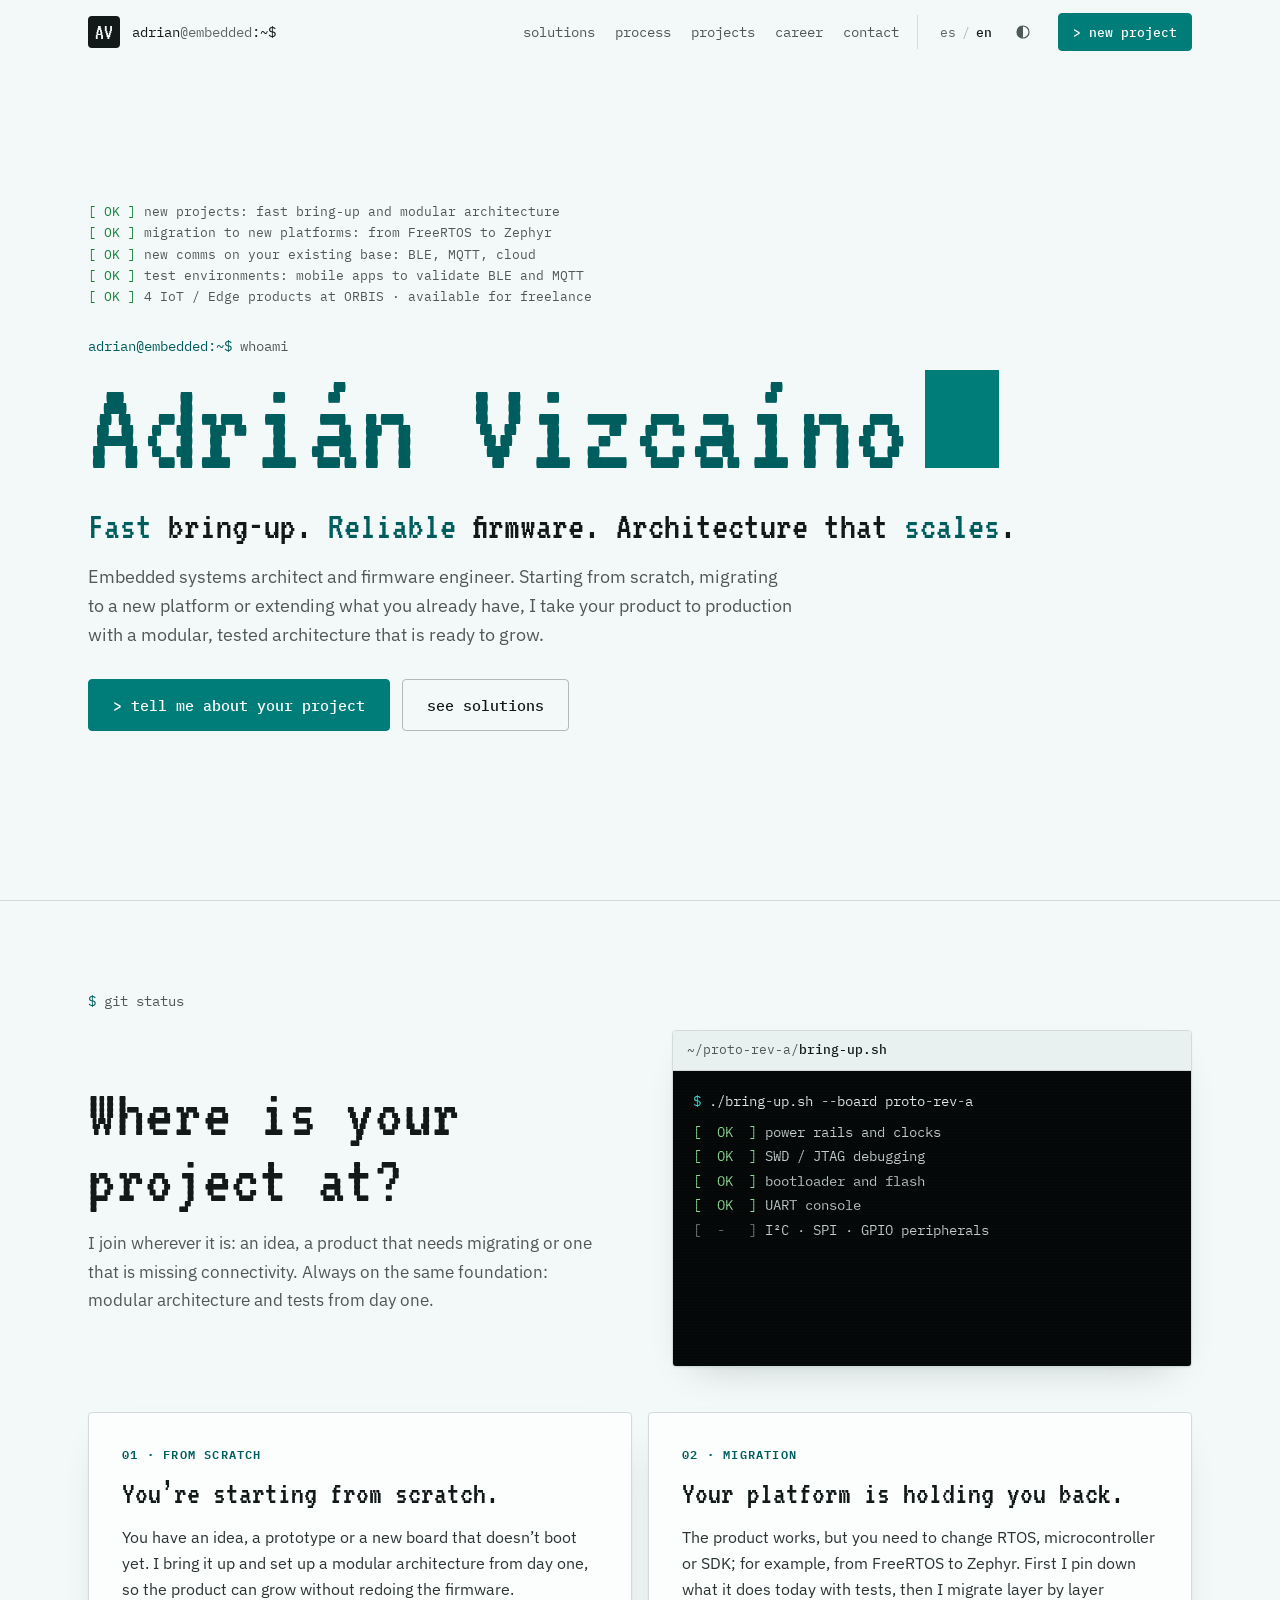
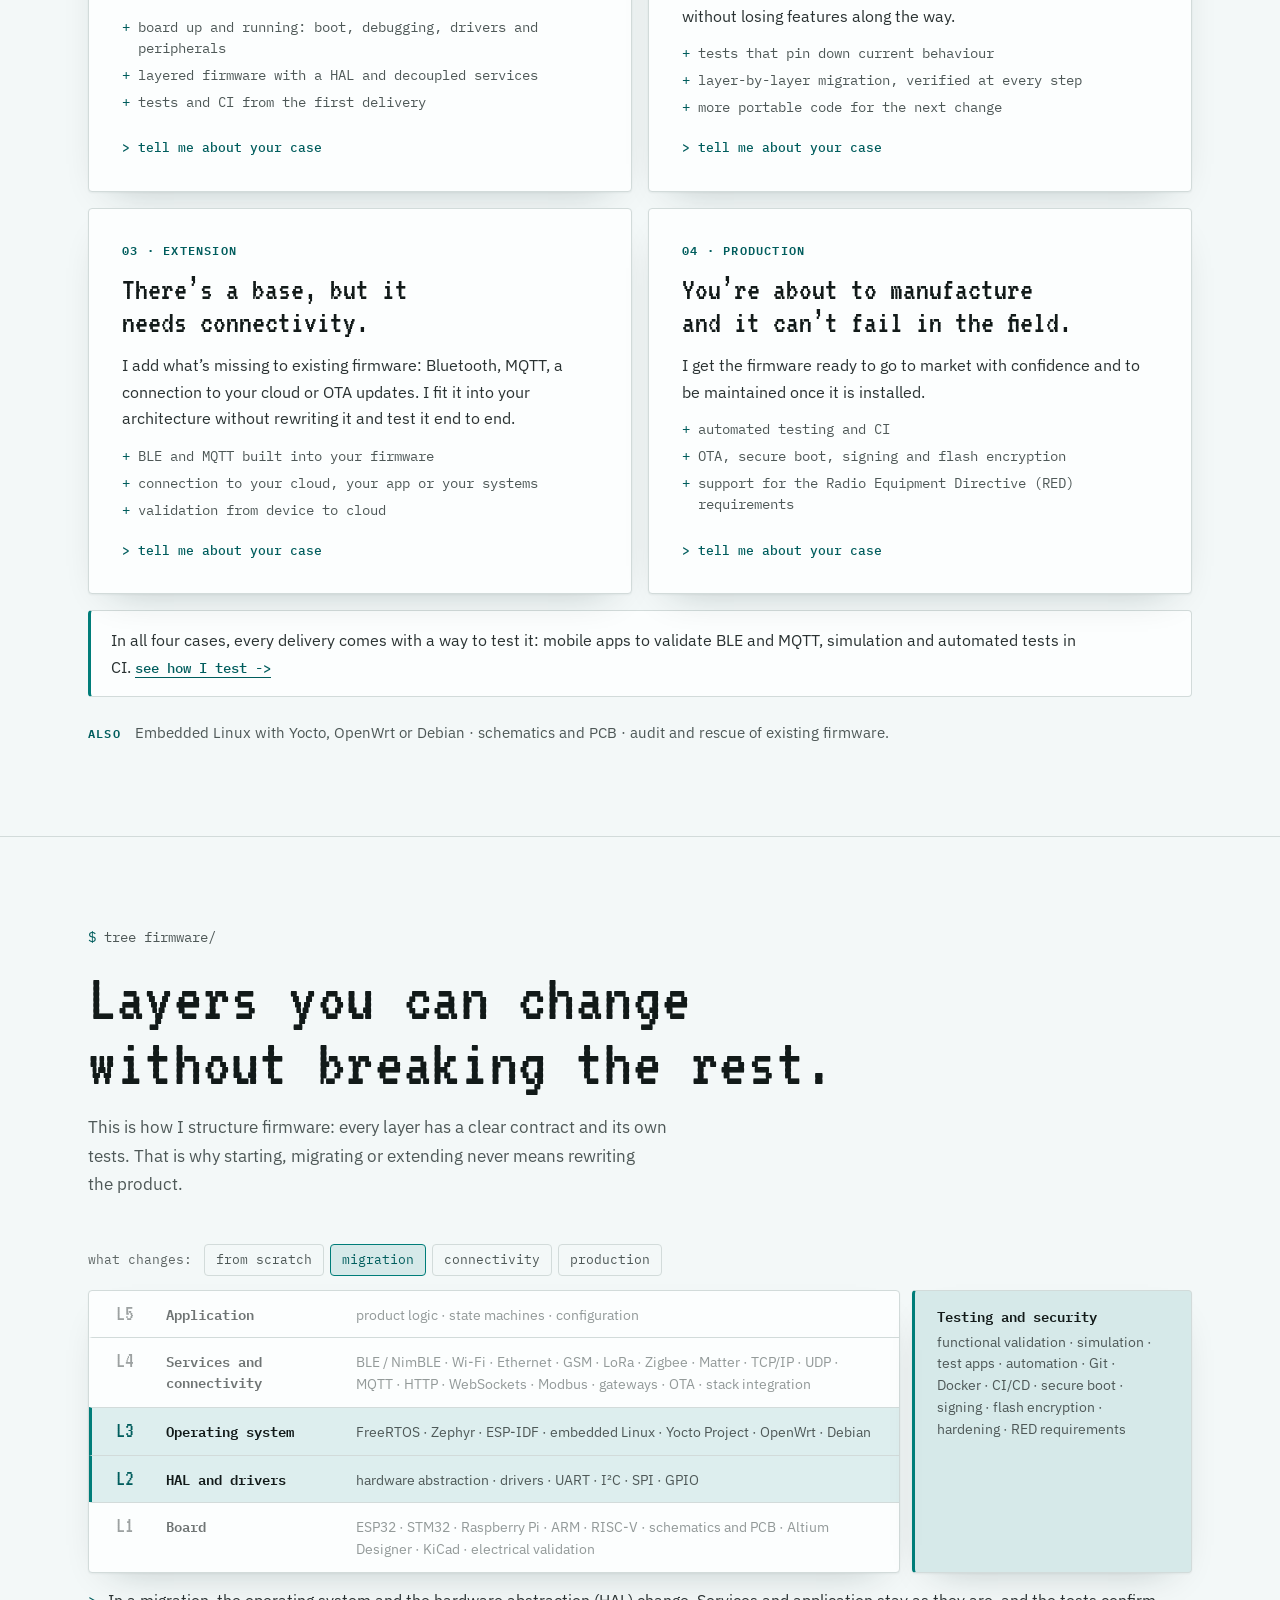
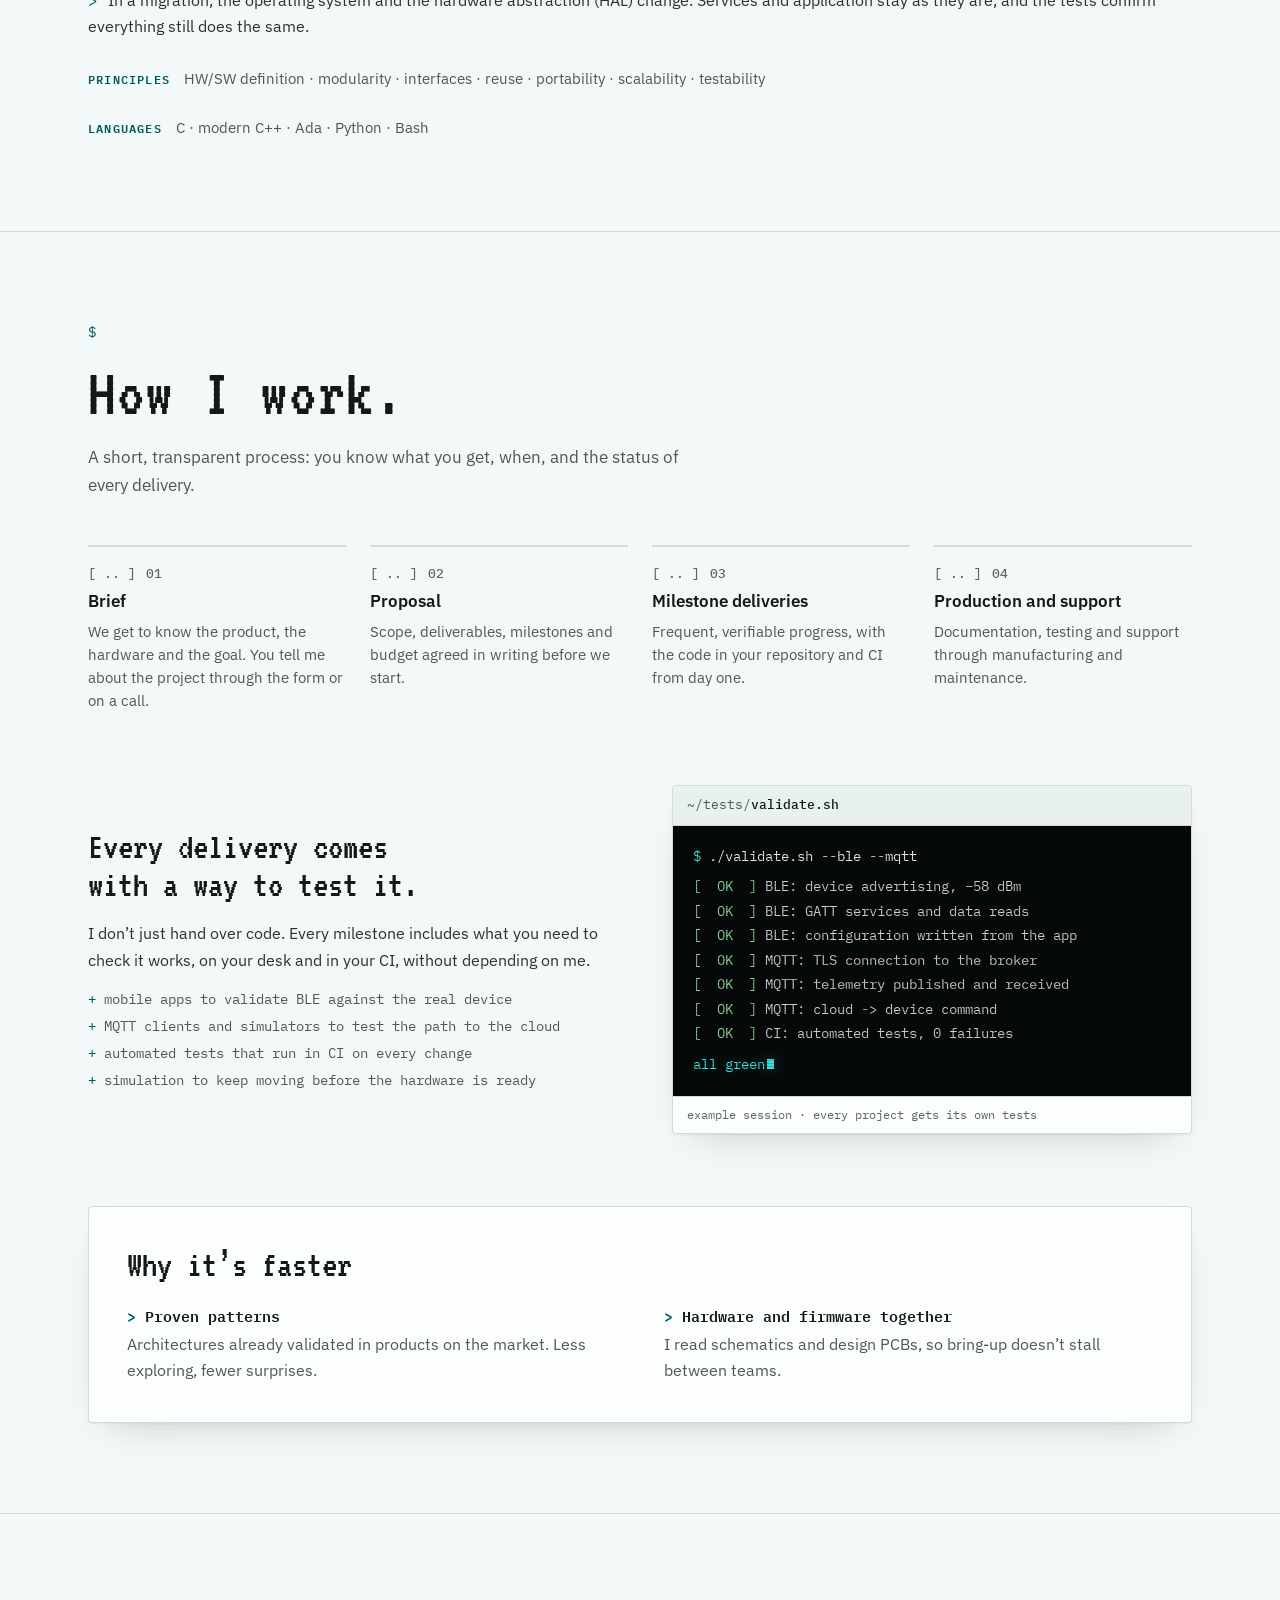
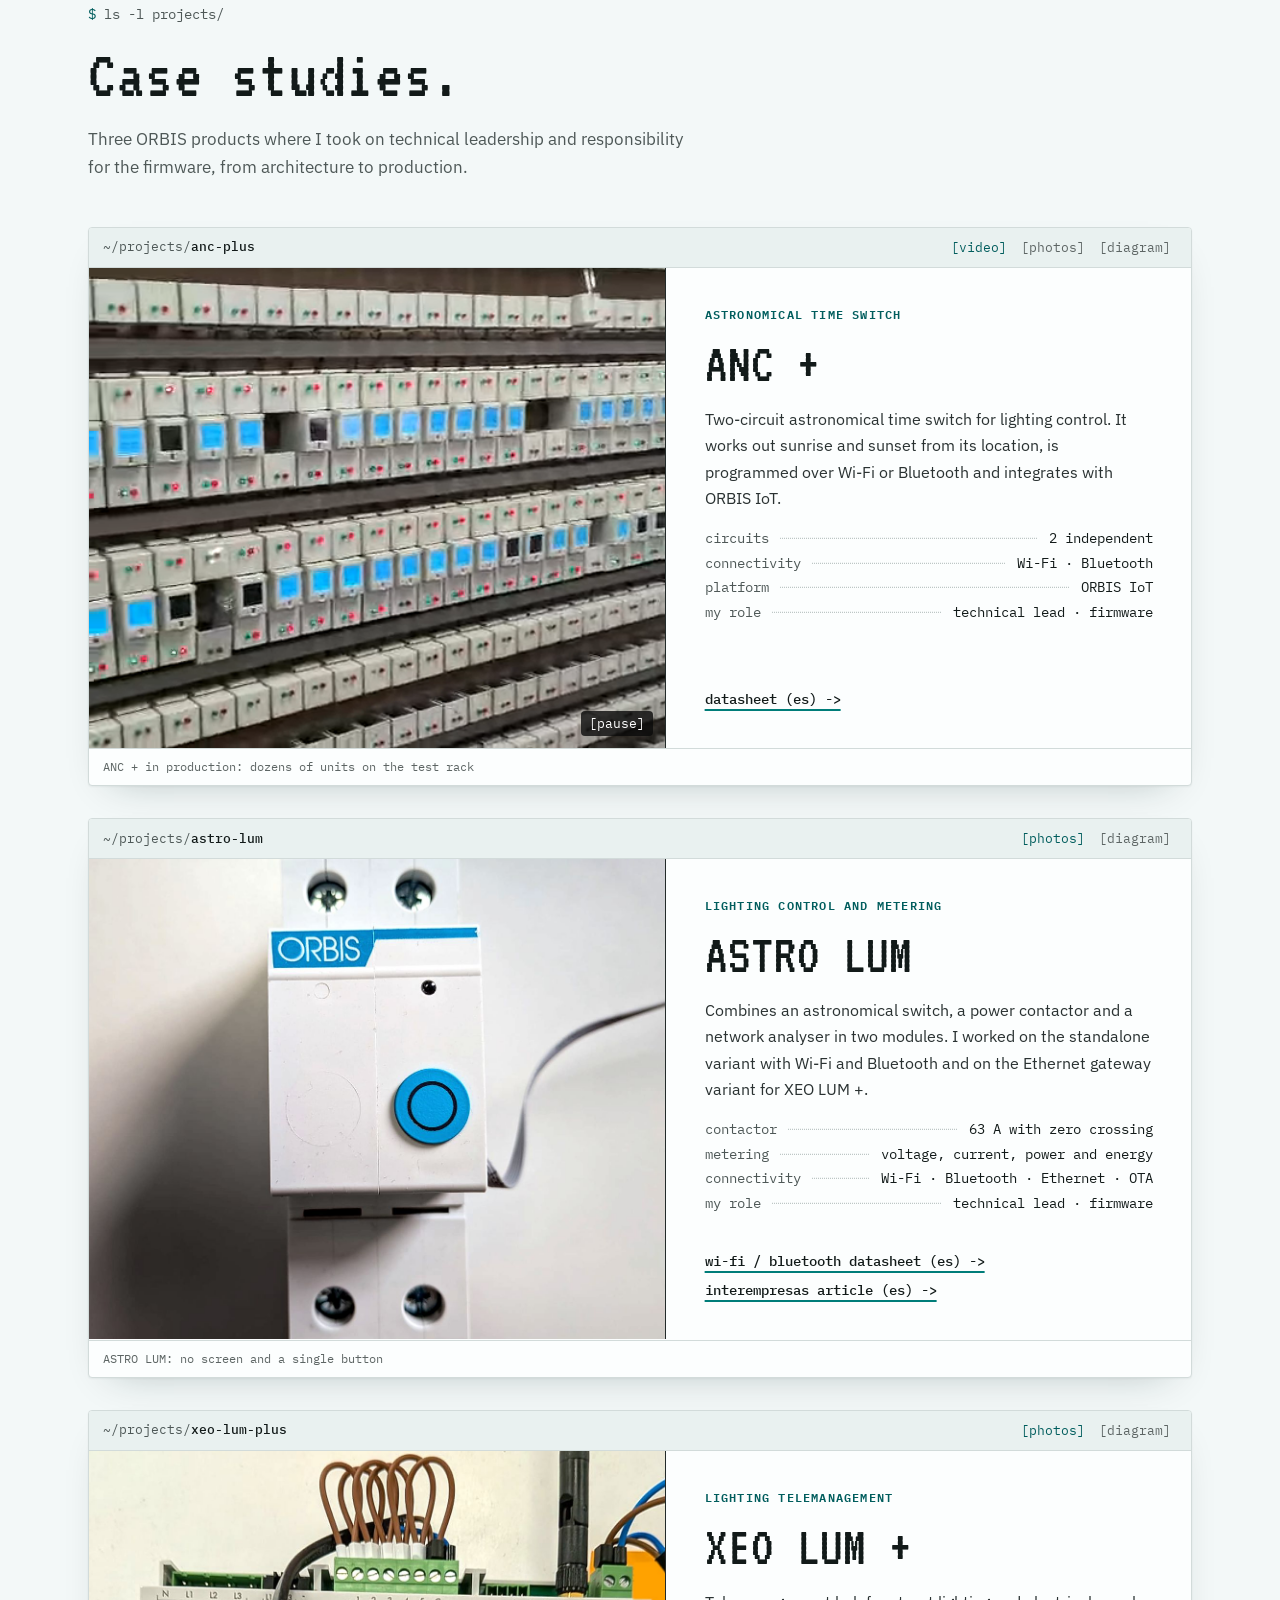
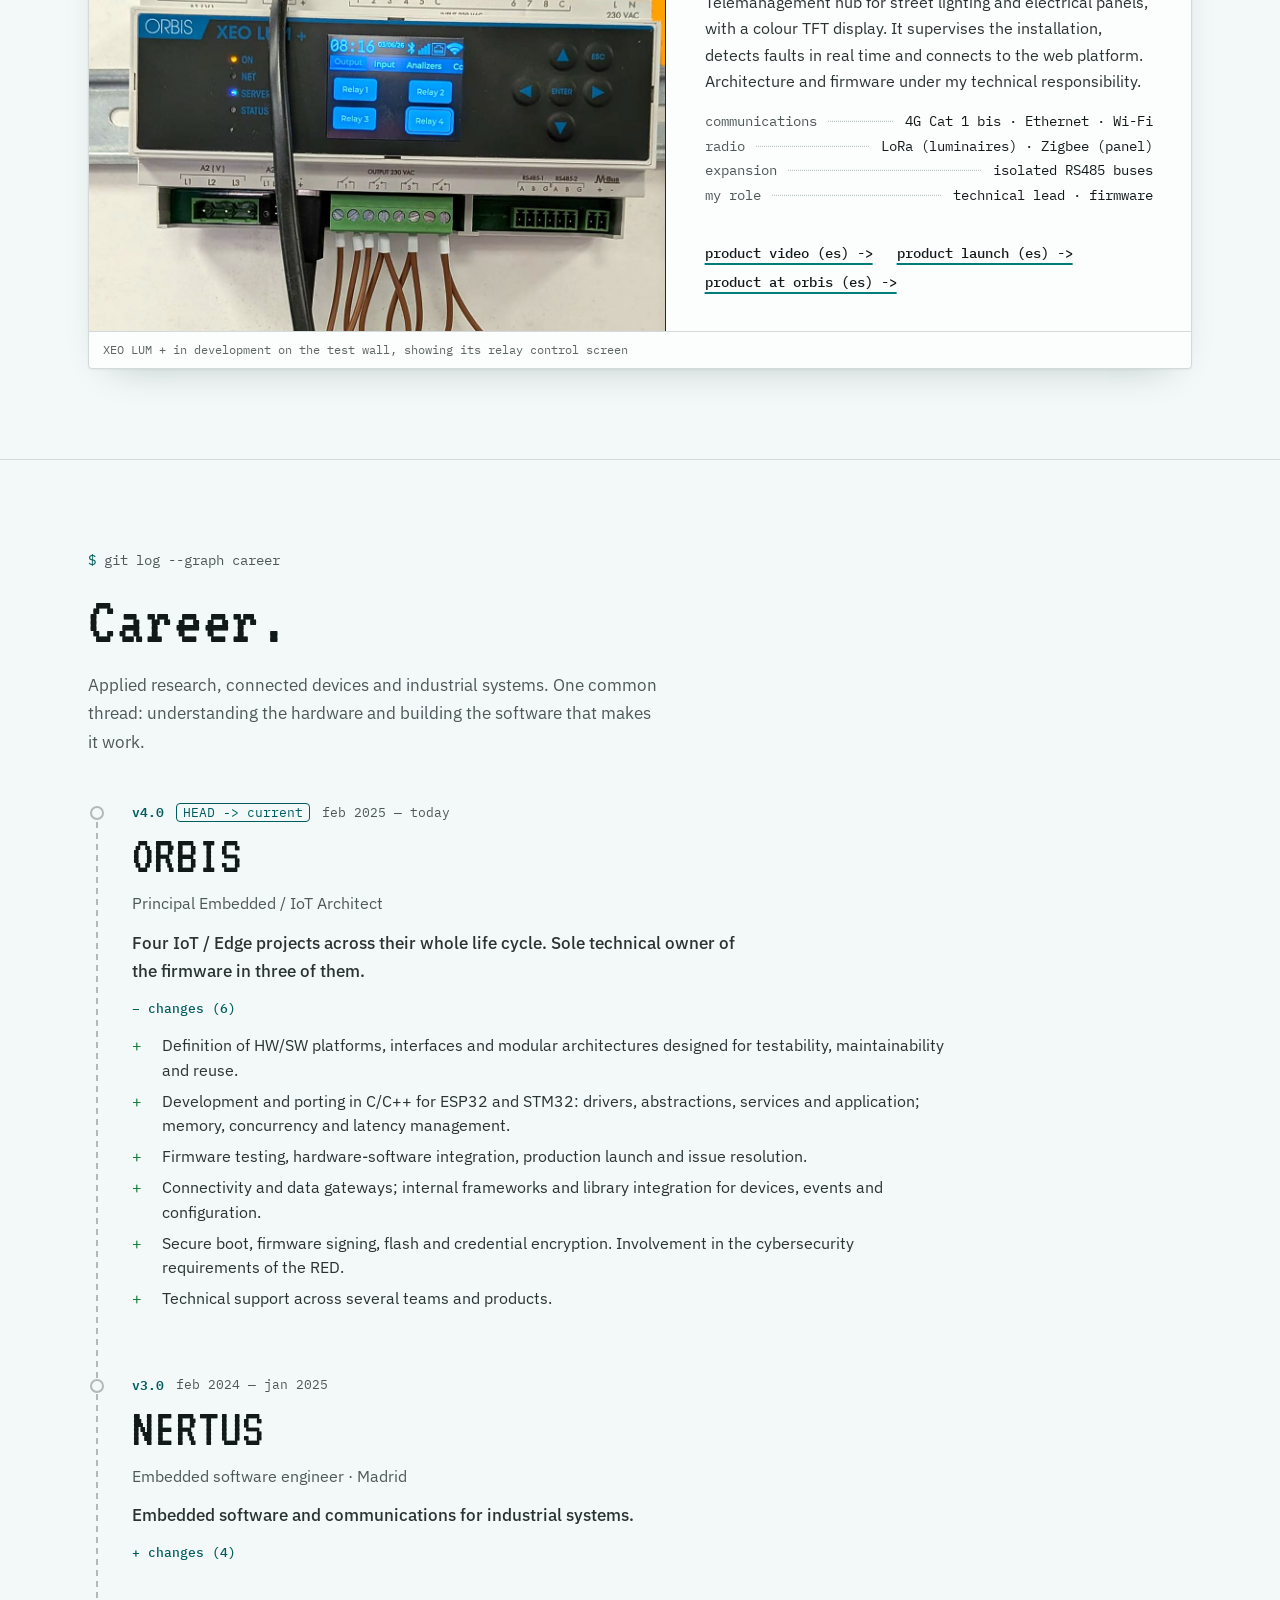
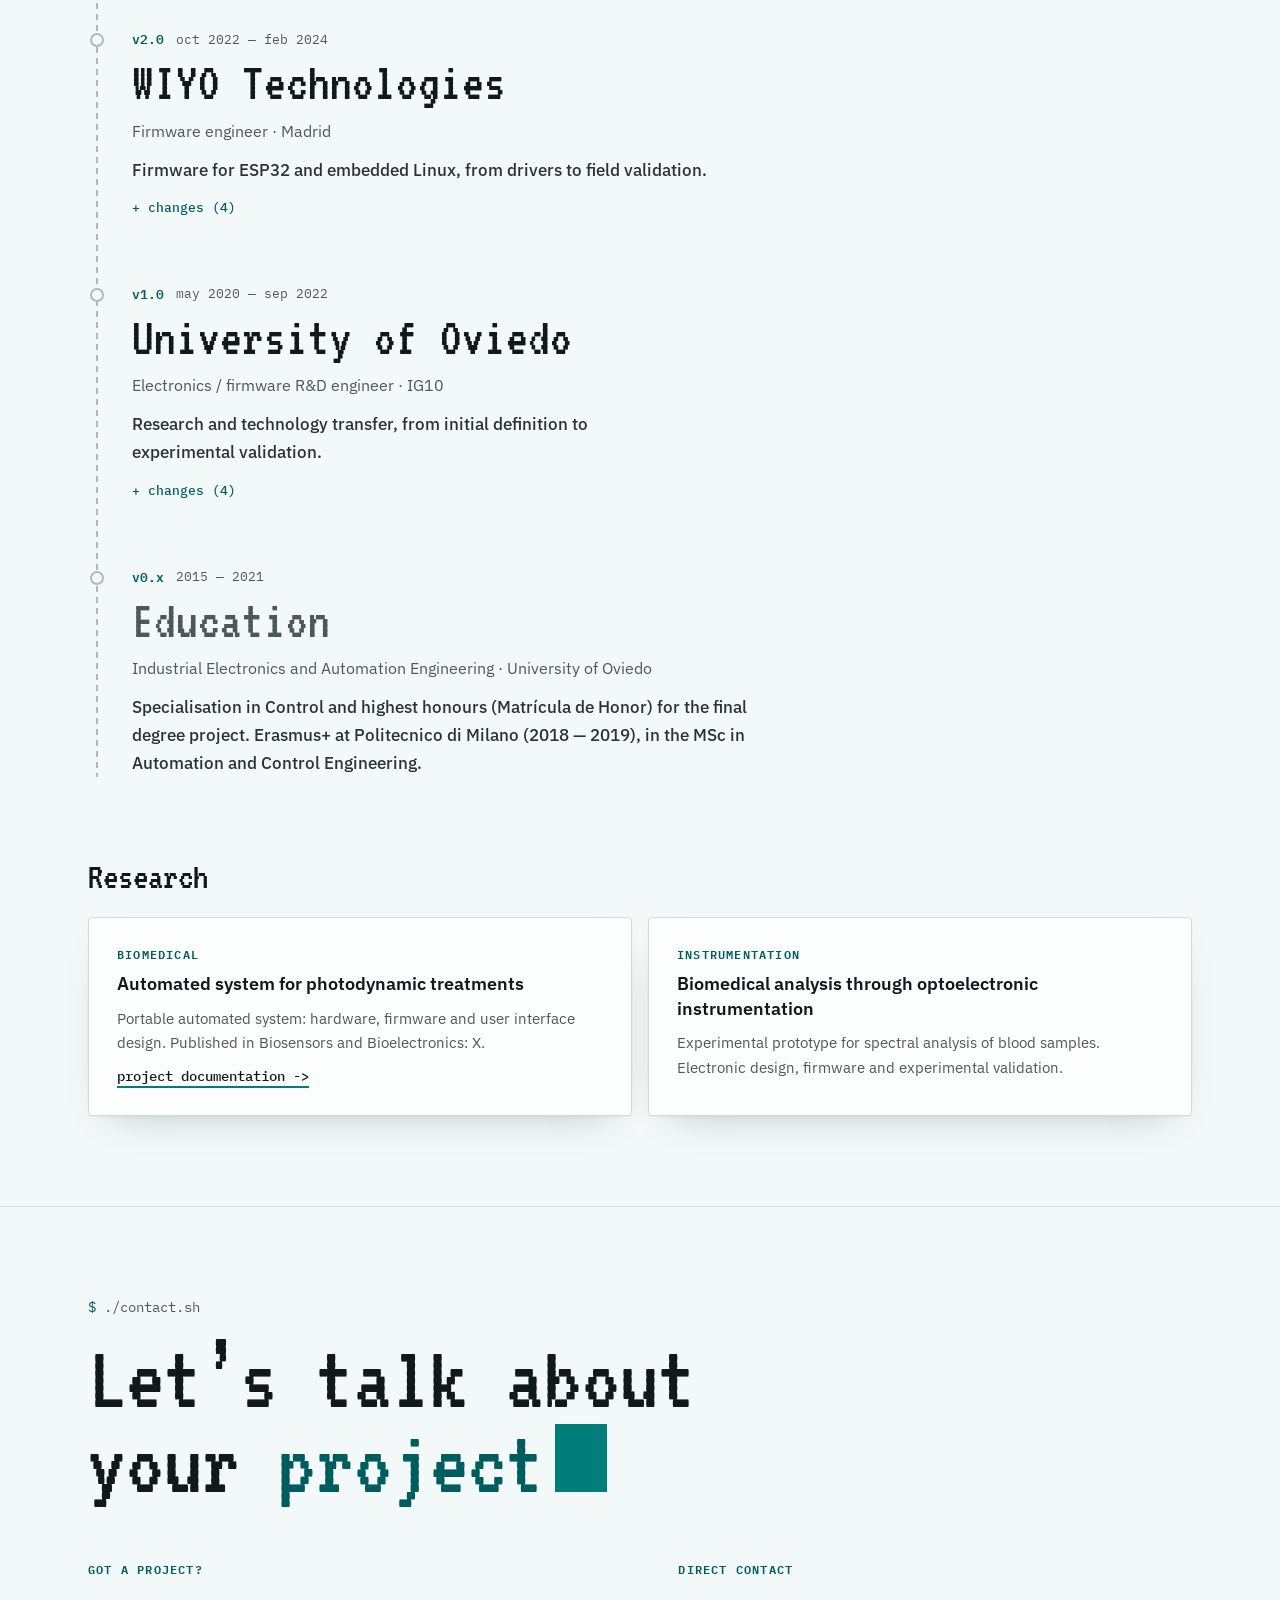
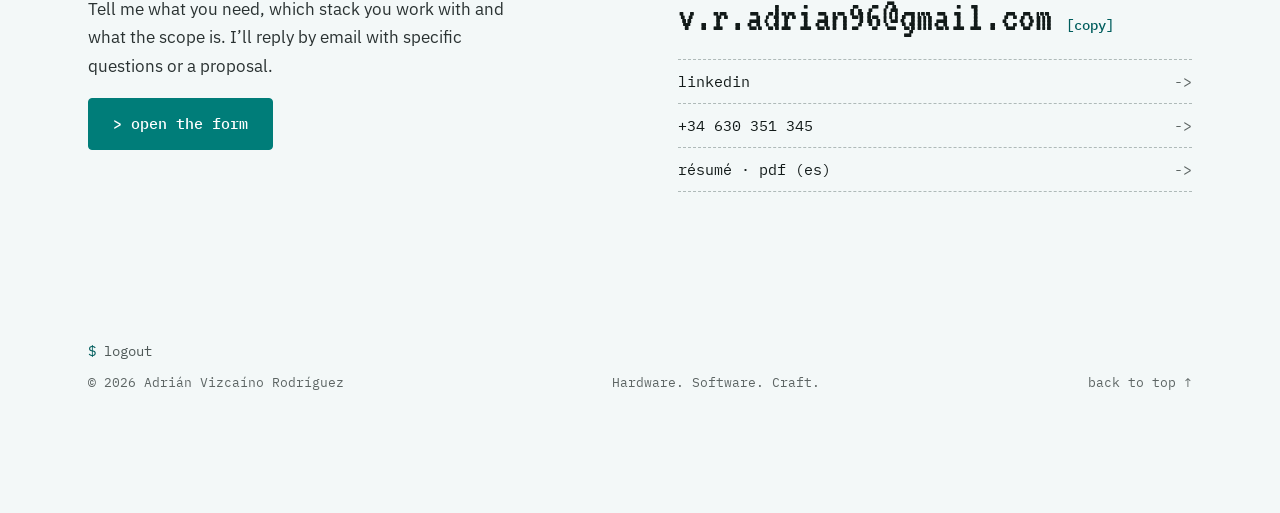
==== commit 184637b6: "Remove the UART signal line from the hero Adrián didn't like how it looked. The markup, styles, draw" ====
--- a/Web-Portfolio/index.html
+++ b/Web-Portfolio/index.html
@@ -77,11 +77,6 @@
           <button class="btn btn-solid btn-lg" type="button" data-open-brief data-i18n="hero.cta">&gt; cuéntame tu proyecto</button>
           <a class="btn btn-line btn-lg" href="#soluciones" data-i18n="hero.cta2">ver soluciones</a>
         </div>
-      </div>
-      <div class="uart" data-uart>
-        <p class="uart-label" aria-hidden="true"><span><b>TX</b> 115200 8N1</span><span class="uart-hint" data-i18n="uart.hint">pasa el cursor por el nombre o por la señal</span></p>
-        <canvas aria-hidden="true"></canvas>
-        <p class="sr-only" data-i18n="uart.sr">Animación de una línea serie UART que transmite mi nombre byte a byte.</p>
       </div>
     </section>
 
--- a/Web-Portfolio/styles.css
+++ b/Web-Portfolio/styles.css
@@ -200,7 +200,7 @@
 .menu-btn::after{content:"]";color:var(--accent-ink);margin-left:.3em}
 
 /* ── Inicio ── */
-.hero{position:relative;display:flex;flex-direction:column;justify-content:center;min-height:min(100svh,980px);padding-top:calc(var(--header) + env(safe-area-inset-top,0px) + 32px);padding-bottom:140px}
+.hero{position:relative;display:flex;flex-direction:column;justify-content:center;min-height:min(100svh,980px);padding-top:calc(var(--header) + env(safe-area-inset-top,0px) + 32px);padding-bottom:64px}
 .boot{display:grid;margin-bottom:28px;color:var(--muted);font:400 13px/1.65 var(--mono)}
 .boot li{display:grid;grid-template-columns:auto minmax(0,1fr);column-gap:1ch}
 .boot .ok{color:var(--ok);white-space:pre}
@@ -214,11 +214,6 @@
 .hero-tagline{margin-bottom:16px;font:400 clamp(30px,3.1vw,44px)/1.05 var(--display);color:var(--fg);text-wrap:balance}
 .hero-lead{max-width:64ch;margin-bottom:30px;font-size:clamp(17px,1.4vw,19px);line-height:1.6;color:var(--muted);text-wrap:pretty}
 .hero-cta{display:flex;flex-wrap:wrap;gap:12px}
-.uart{position:absolute;left:0;right:0;bottom:0;height:84px;border-top:1px solid var(--line);background:var(--surface)}
-.uart canvas{width:100%;height:100%;cursor:crosshair}
-.uart-label{position:absolute;left:0;right:0;bottom:calc(100% + 8px);max-width:1200px;margin-inline:auto;display:flex;justify-content:space-between;gap:16px;padding-left:max(var(--gutter),env(safe-area-inset-left,0px));padding-right:max(var(--gutter),env(safe-area-inset-right,0px));color:var(--dim);font:400 12px var(--mono)}
-.uart-label b{color:var(--accent-ink);font-weight:500}
-@media (hover:none){.uart-hint{display:none}}
 .js .boot li{opacity:0;transition:opacity .15s}
 .js .boot.is-on li{opacity:1}
 .js .hero-tagline,.js .hero-lead,.js .hero-cta{transition:opacity .6s ease-out}
@@ -465,10 +460,9 @@
   .layer p{grid-column:2}
 }
 @media (max-width:640px){
-  .hero{padding-bottom:124px}
+  .hero{padding-bottom:48px}
   .hero-title{font-size:min(23vw,110px)}
   .boot{row-gap:4px;margin-bottom:22px;font-size:12px;line-height:1.45}
-  .uart{height:76px}
   body{font-size:16px}
   .brand-text{display:none}
   .term-body{padding:14px 14px 16px;font-size:12.5px}
